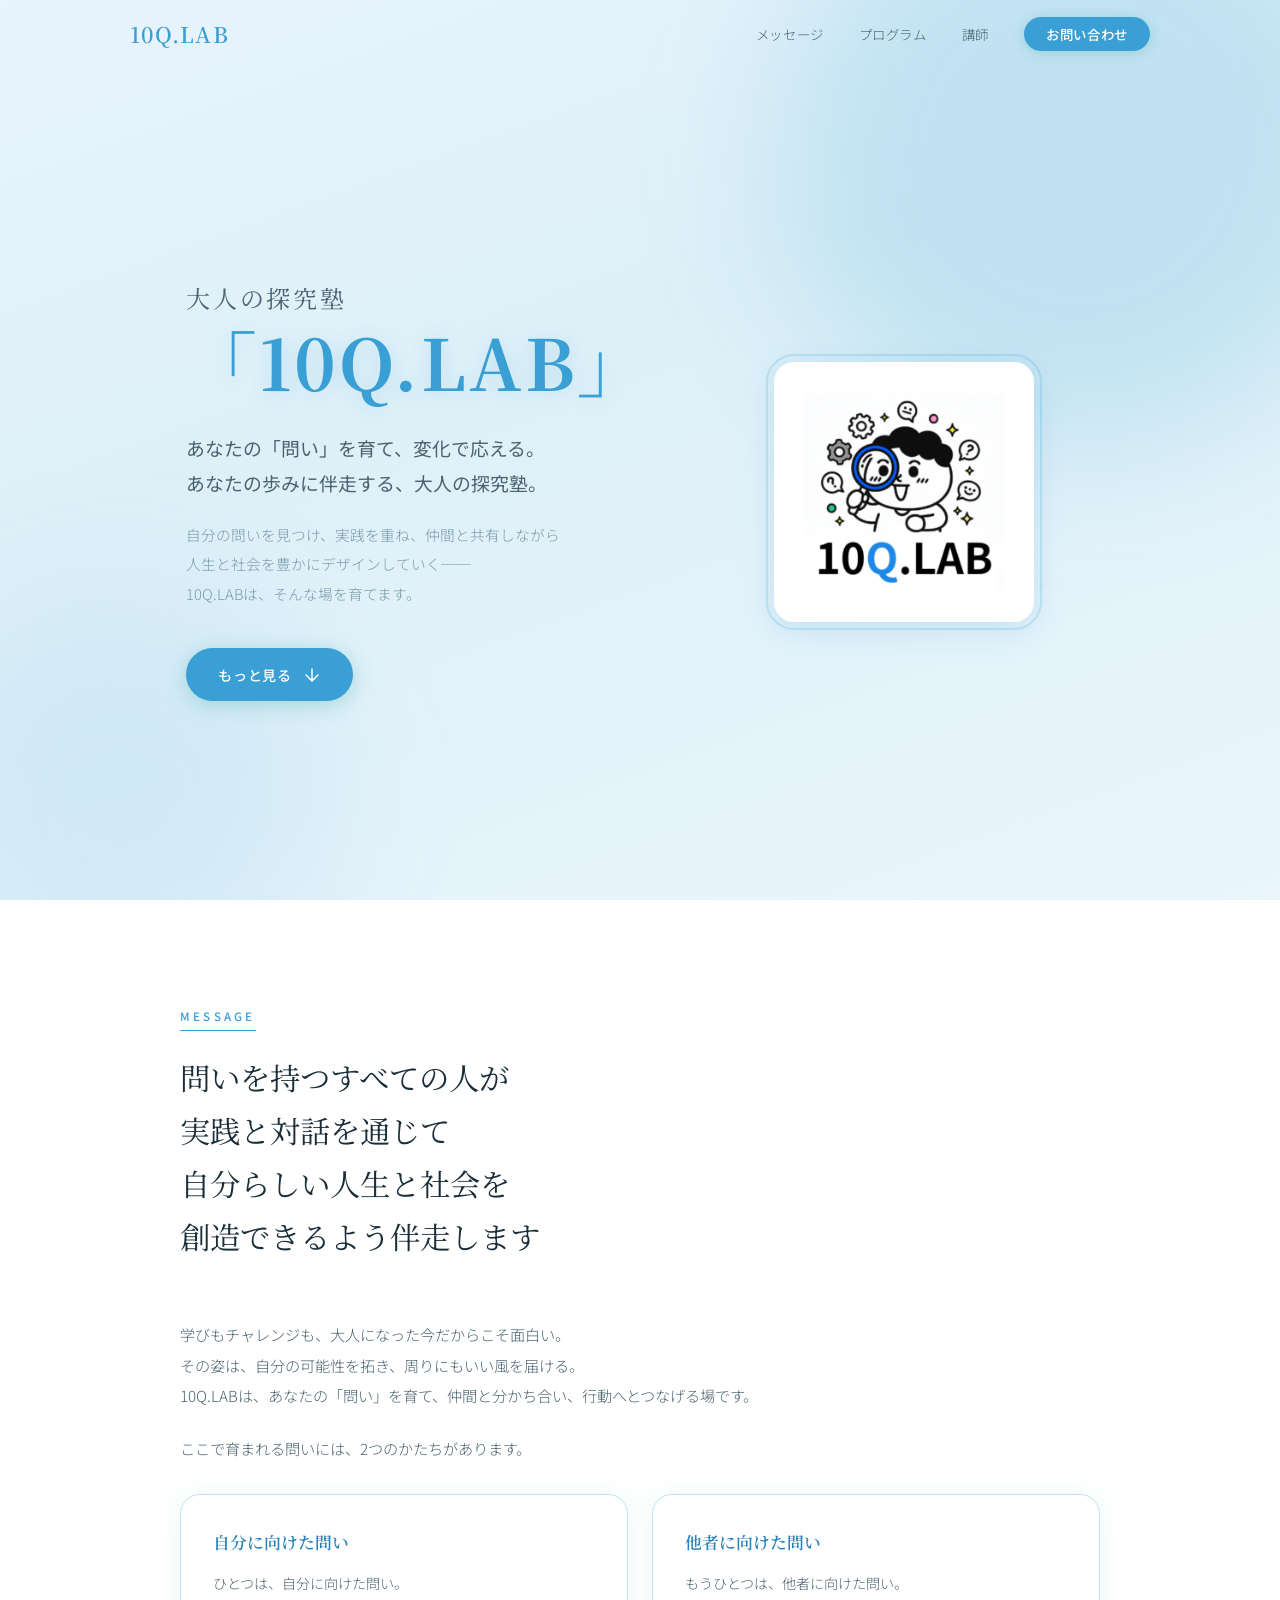
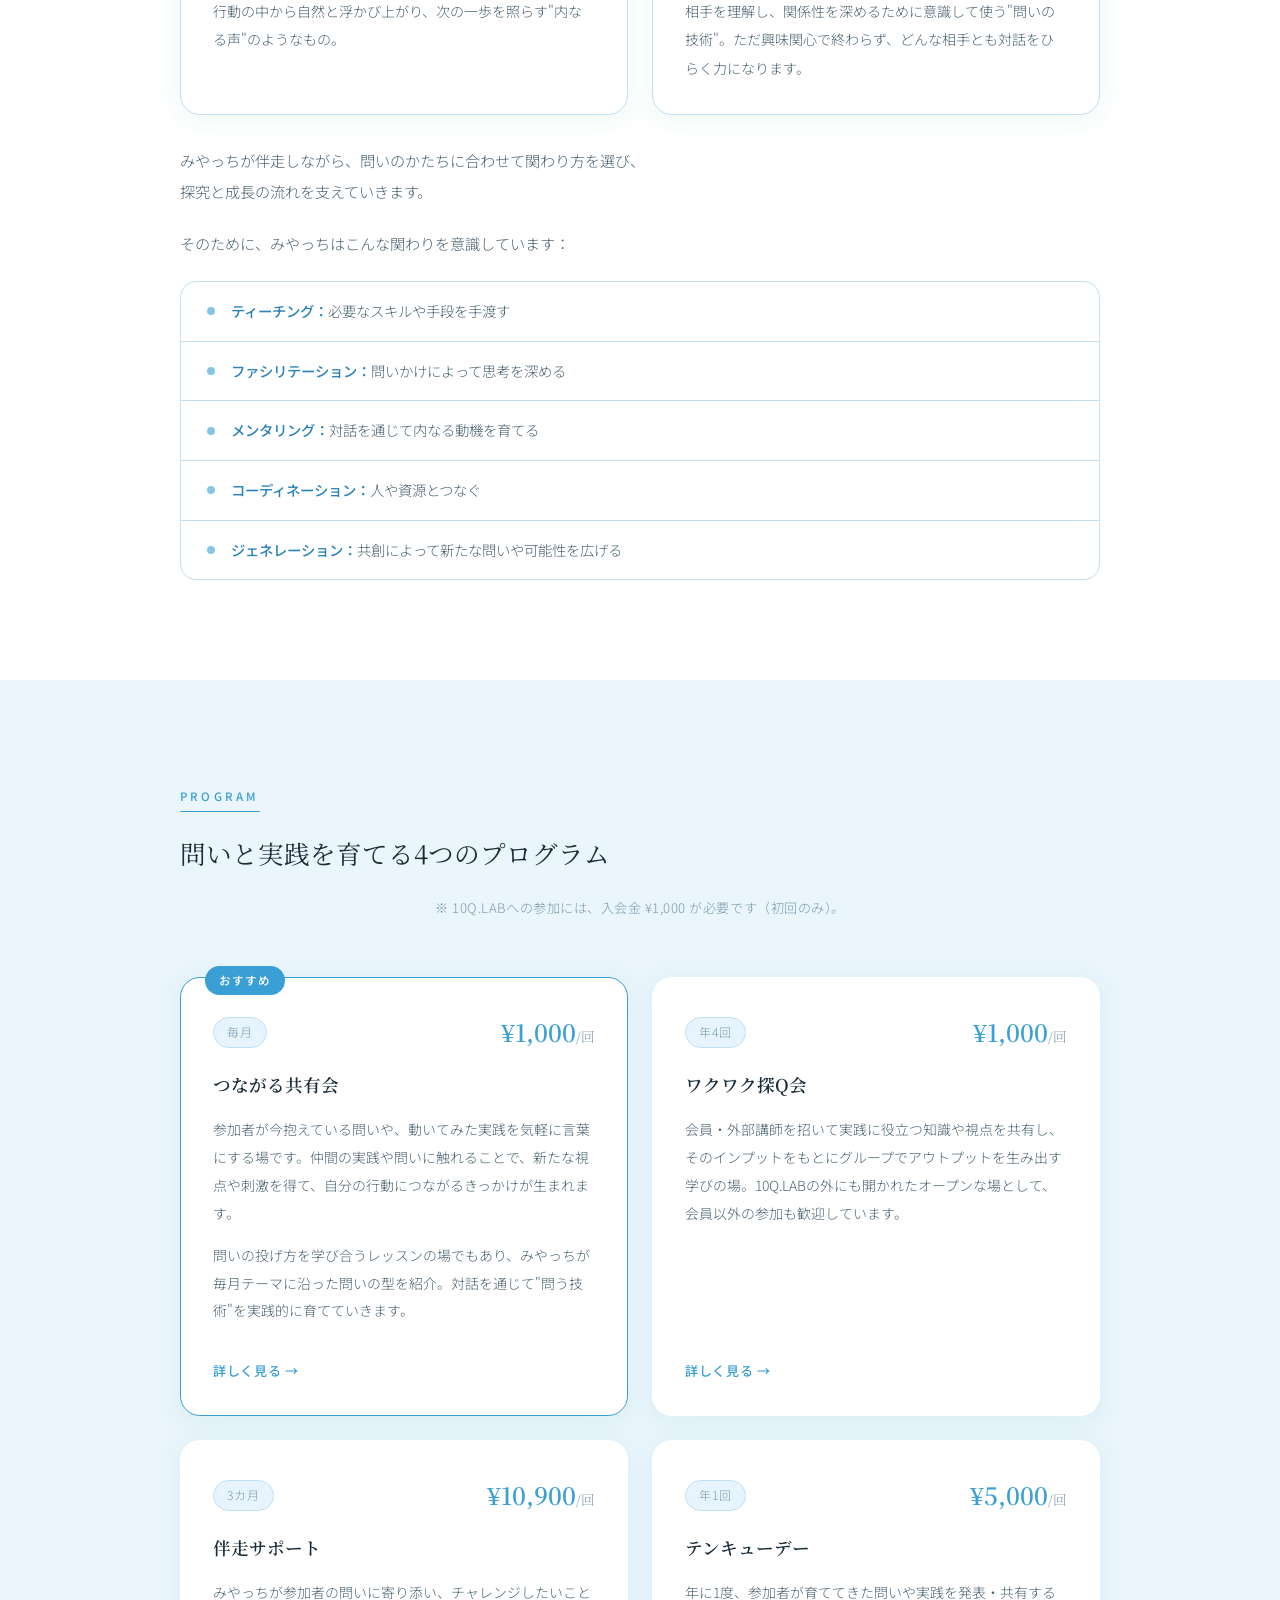
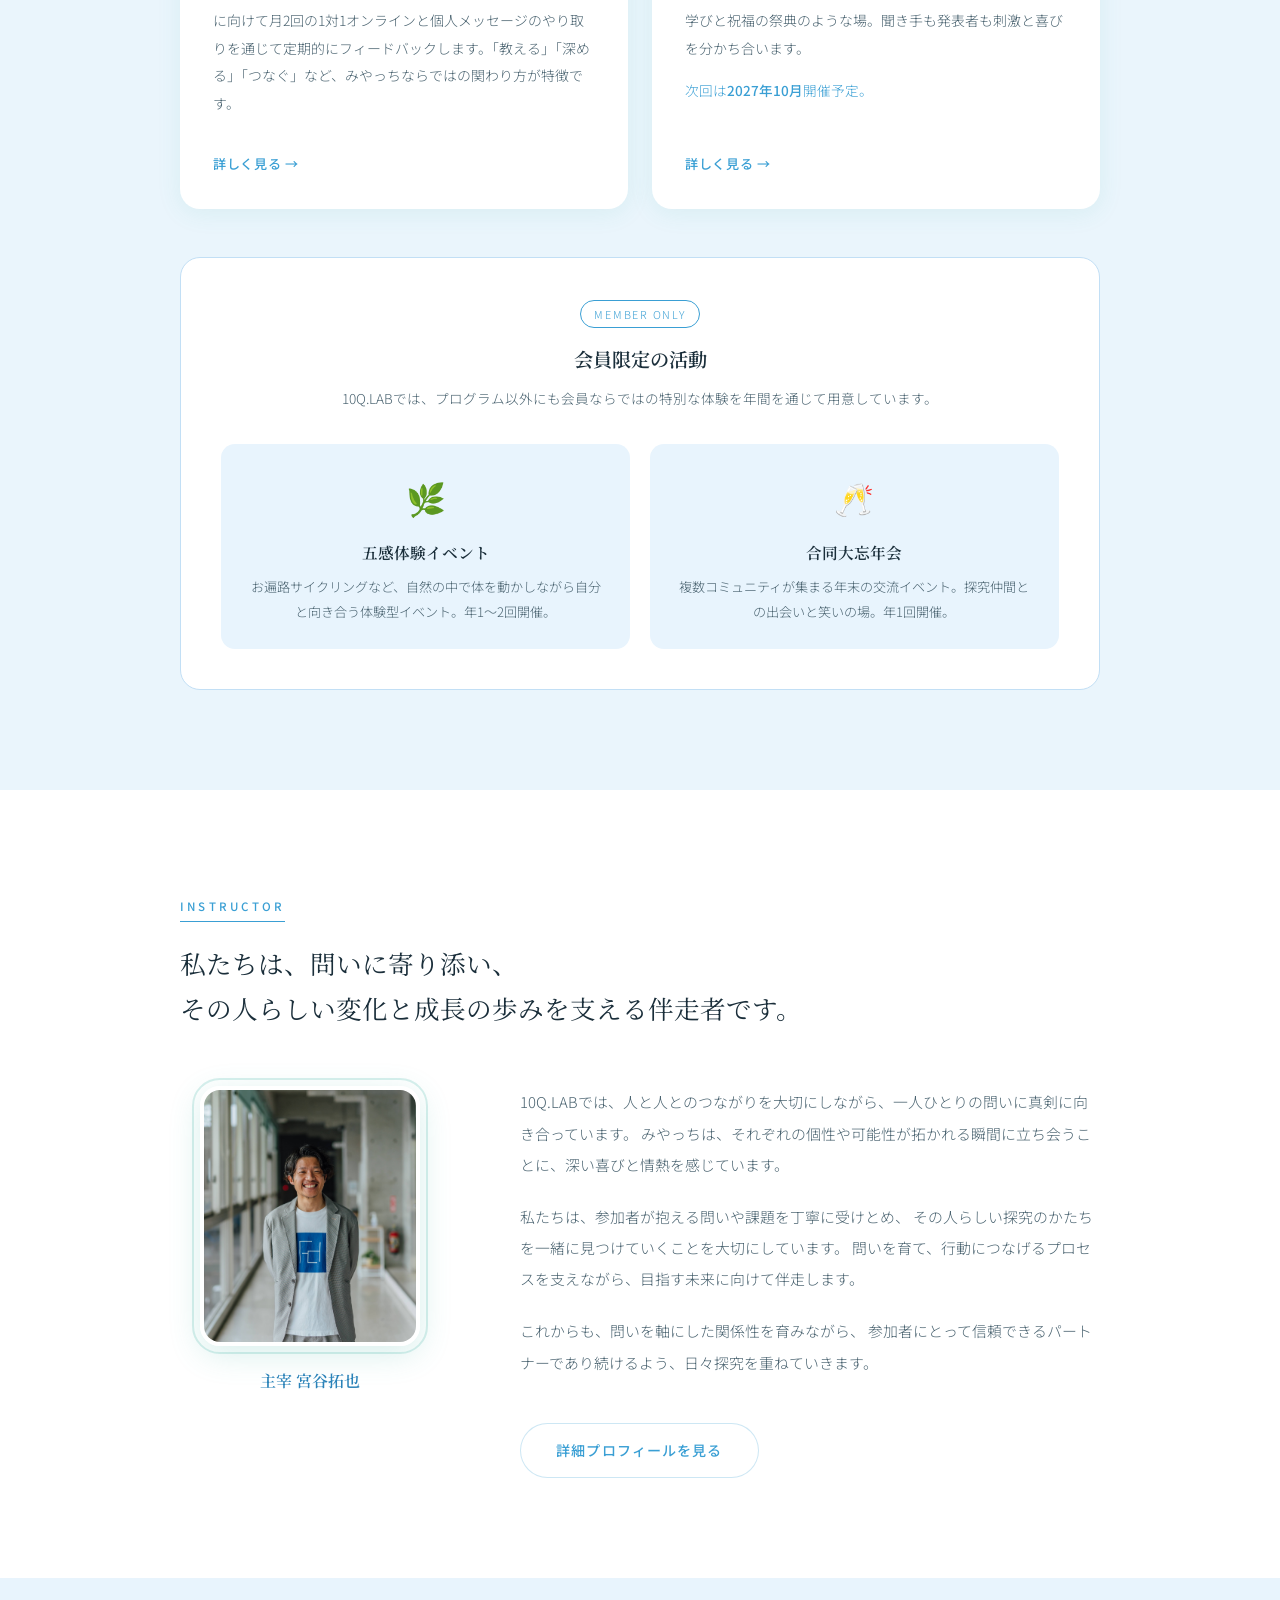
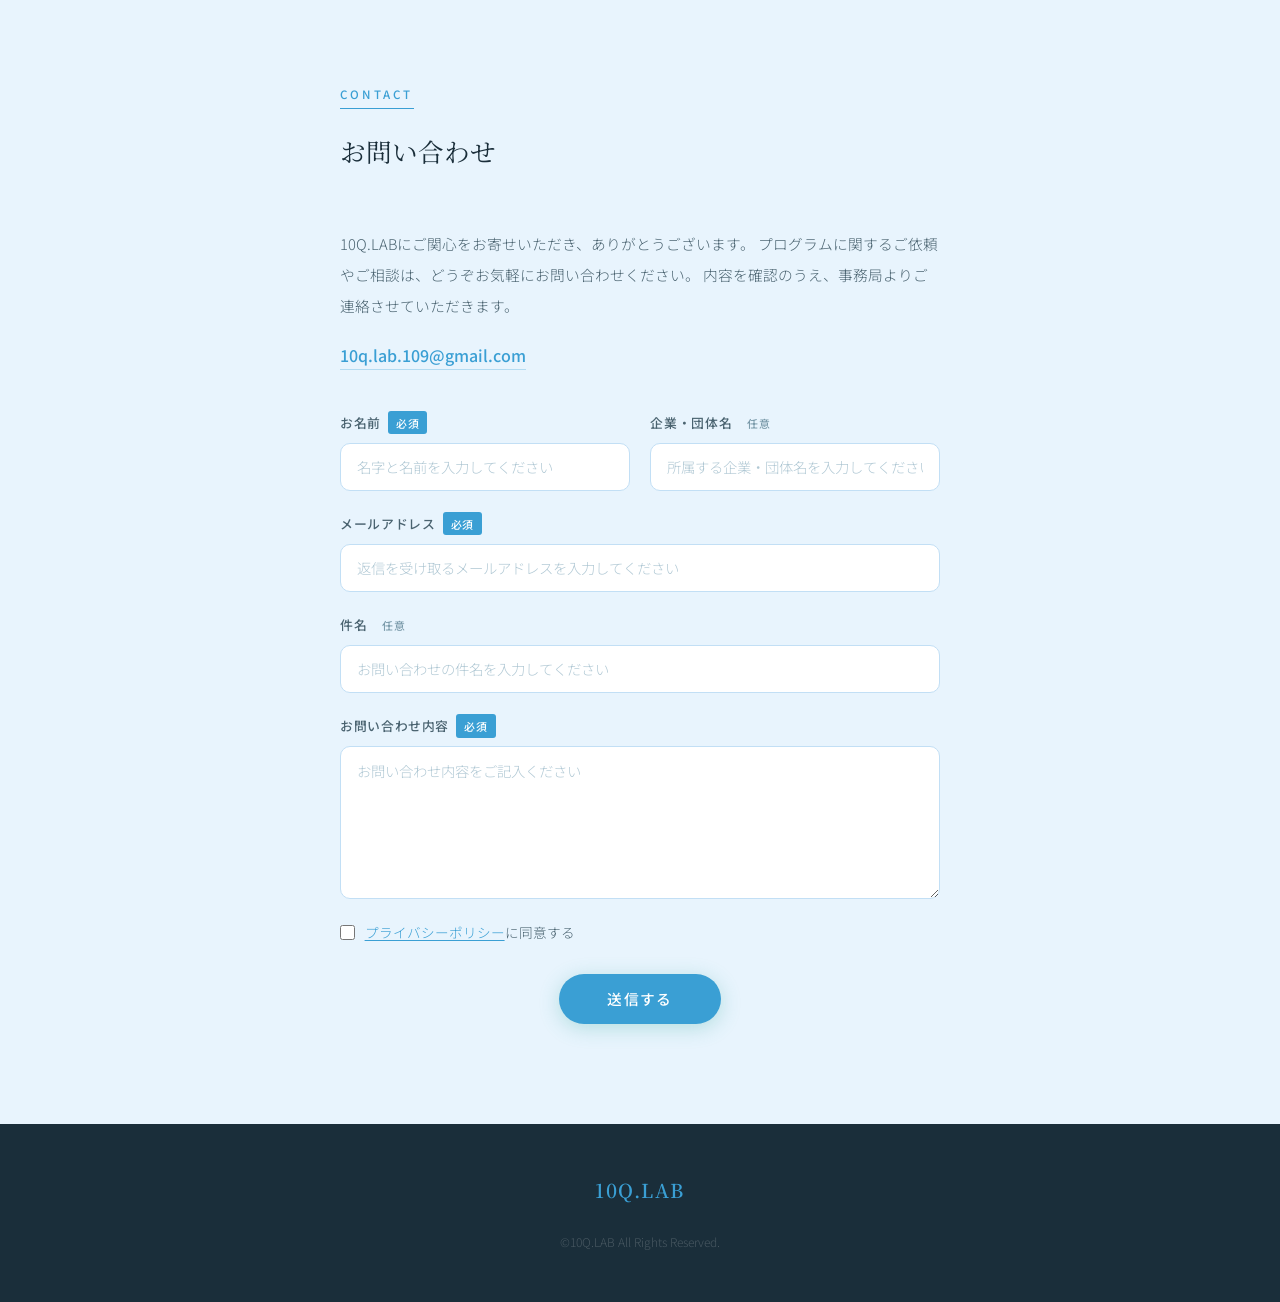
==== index.html @ c4c84e3c "共有会の名前変更とテンキューデー次回開催日更新 - 「問いと実践の共有会」→「つながる共有会」に名称変更（index.html, program-sharing.html） - ワクワク探Q会の詳細ペ" ====
<!DOCTYPE html>
<html lang="ja">
<head>
  <meta charset="UTF-8" />
  <meta name="viewport" content="width=device-width, initial-scale=1.0" />
  <title>10Q.LAB | 大人の探究塾</title>
  <link rel="preconnect" href="https://fonts.googleapis.com" />
  <link rel="preconnect" href="https://fonts.gstatic.com" crossorigin />
  <link href="https://fonts.googleapis.com/css2?family=Noto+Serif+JP:wght@300;400;600&family=Noto+Sans+JP:wght@300;400;500&family=DM+Sans:ital,wght@0,300;0,400;1,300&display=swap" rel="stylesheet" />
  <link rel="stylesheet" href="style.css" />
</head>
<body>

  <!-- ナビゲーション -->
  <header class="header" id="header">
    <nav class="nav">
      <a href="#" class="nav-logo">10Q.LAB</a>
      <ul class="nav-links" id="navLinks">
        <li><a href="#message">メッセージ</a></li>
        <li><a href="#program">プログラム</a></li>
        <li><a href="#instructor">講師</a></li>
        <li><a href="#contact" class="nav-cta">お問い合わせ</a></li>
      </ul>
      <button class="nav-toggle" id="navToggle" aria-label="メニュー">
        <span></span><span></span>
      </button>
    </nav>
  </header>

  <!-- ヒーロー -->
  <section class="hero">
    <div class="hero-blob hero-blob-1"></div>
    <div class="hero-blob hero-blob-2"></div>
    <div class="hero-inner">
      <div class="hero-text">
        <h1 class="hero-title">
          <span class="hero-title-sub">大人の探究塾</span>
          <span class="hero-title-main">「10Q.LAB」</span>
        </h1>
        <p class="hero-tagline">あなたの「問い」を育て、変化で応える。<br />あなたの歩みに伴走する、大人の探究塾。</p>
        <p class="hero-body">
          自分の問いを見つけ、実践を重ね、仲間と共有しながら<br />
          人生と社会を豊かにデザインしていく──<br />
          10Q.LABは、そんな場を育てます。
        </p>
        <a href="#message" class="hero-btn">
          <span>もっと見る</span>
          <svg width="18" height="18" viewBox="0 0 18 18" fill="none"><path d="M9 3v12M3 9l6 6 6-6" stroke="currentColor" stroke-width="1.5" stroke-linecap="round" stroke-linejoin="round"/></svg>
        </a>
      </div>
      <div class="hero-visual">
        <div class="hero-logo-frame">
          <img src="logo.png" alt="10Q.LAB" class="hero-logo-big" />
        </div>
      </div>
    </div>
  </section>

  <!-- メッセージ -->
  <section class="section" id="message">
    <div class="container">
      <div class="sec-header">
        <span class="sec-tag">MESSAGE</span>
        <h2 class="sec-title">
          問いを持つすべての人が<br />
          実践と対話を通じて<br />
          自分らしい人生と社会を<br />
          創造できるよう伴走します
        </h2>
      </div>

      <div class="msg-body">
        <p>学びもチャレンジも、大人になった今だからこそ面白い。<br />
        その姿は、自分の可能性を拓き、周りにもいい風を届ける。<br />
        10Q.LABは、あなたの「問い」を育て、仲間と分かち合い、行動へとつなげる場です。</p>

        <p>ここで育まれる問いには、2つのかたちがあります。</p>

        <div class="msg-two-q">
          <div class="two-q-card reveal">
              <h3>自分に向けた問い</h3>
            <p>ひとつは、自分に向けた問い。<br />行動の中から自然と浮かび上がり、次の一歩を照らす"内なる声"のようなもの。</p>
          </div>
          <div class="two-q-card reveal">
              <h3>他者に向けた問い</h3>
            <p>もうひとつは、他者に向けた問い。<br />相手を理解し、関係性を深めるために意識して使う"問いの技術"。ただ興味関心で終わらず、どんな相手とも対話をひらく力になります。</p>
          </div>
        </div>

        <p>みやっちが伴走しながら、問いのかたちに合わせて関わり方を選び、<br />探究と成長の流れを支えていきます。</p>

        <p>そのために、みやっちはこんな関わりを意識しています：</p>

        <ul class="approach-list">
          <li class="reveal"><span class="ap-dot"></span><span class="ap-text"><strong>ティーチング：</strong>必要なスキルや手段を手渡す</span></li>
          <li class="reveal"><span class="ap-dot"></span><span class="ap-text"><strong>ファシリテーション：</strong>問いかけによって思考を深める</span></li>
          <li class="reveal"><span class="ap-dot"></span><span class="ap-text"><strong>メンタリング：</strong>対話を通じて内なる動機を育てる</span></li>
          <li class="reveal"><span class="ap-dot"></span><span class="ap-text"><strong>コーディネーション：</strong>人や資源とつなぐ</span></li>
          <li class="reveal"><span class="ap-dot"></span><span class="ap-text"><strong>ジェネレーション：</strong>共創によって新たな問いや可能性を広げる</span></li>
        </ul>
      </div>
    </div>
  </section>

  <!-- プログラム -->
  <section class="section sec-mint" id="program">
    <div class="container">
      <div class="sec-header">
        <span class="sec-tag">PROGRAM</span>
        <h2 class="sec-title-sm">問いと実践を育てる4つのプログラム</h2>
        <p class="prog-note">※ 10Q.LABへの参加には、入会金 ¥1,000 が必要です（初回のみ）。</p>
      </div>

      <div class="prog-grid">
        <a href="program-sharing.html" class="prog-card prog-featured reveal">
          <div class="prog-badge">おすすめ</div>
          <div class="prog-top">
            <span class="prog-freq">毎月</span>
            <span class="prog-price">¥1,000<small>/回</small></span>
          </div>
          <h3>つながる共有会</h3>
          <p>参加者が今抱えている問いや、動いてみた実践を気軽に言葉にする場です。仲間の実践や問いに触れることで、新たな視点や刺激を得て、自分の行動につながるきっかけが生まれます。</p>
          <p>問いの投げ方を学び合うレッスンの場でもあり、みやっちが毎月テーマに沿った問いの型を紹介。対話を通じて"問う技術"を実践的に育てていきます。</p>
          <span class="prog-more">詳しく見る →</span>
        </a>

        <a href="program-study.html" class="prog-card reveal">
          <div class="prog-top">
            <span class="prog-freq">年4回</span>
            <span class="prog-price">¥1,000<small>/回</small></span>
          </div>
          <h3>ワクワク探Q会</h3>
          <p>会員・外部講師を招いて実践に役立つ知識や視点を共有し、そのインプットをもとにグループでアウトプットを生み出す学びの場。10Q.LABの外にも開かれたオープンな場として、会員以外の参加も歓迎しています。</p>
          <span class="prog-more">詳しく見る →</span>
        </a>

        <a href="program-support.html" class="prog-card reveal">
          <div class="prog-top">
            <span class="prog-freq">3カ月</span>
            <span class="prog-price">¥10,900<small>/回</small></span>
          </div>
          <h3>伴走サポート</h3>
          <p>みやっちが参加者の問いに寄り添い、チャレンジしたいことに向けて月2回の1対1オンラインと個人メッセージのやり取りを通じて定期的にフィードバックします。「教える」「深める」「つなぐ」など、みやっちならではの関わり方が特徴です。</p>
          <span class="prog-more">詳しく見る →</span>
        </a>

        <a href="program-tenqday.html" class="prog-card reveal">
          <div class="prog-top">
            <span class="prog-freq">年1回</span>
            <span class="prog-price">¥5,000<small>/回</small></span>
          </div>
          <h3>テンキューデー</h3>
          <p>年に1度、参加者が育ててきた問いや実践を発表・共有する学びと祝福の祭典のような場。聞き手も発表者も刺激と喜びを分かち合います。</p>
          <p class="prog-date">次回は<strong>2027年10月</strong>開催予定。</p>
          <span class="prog-more">詳しく見る →</span>
        </a>
      </div>

      <div class="member-activities reveal">
        <div class="member-activities-header">
          <span class="member-tag">MEMBER ONLY</span>
          <h3>会員限定の活動</h3>
          <p>10Q.LABでは、プログラム以外にも会員ならではの特別な体験を年間を通じて用意しています。</p>
        </div>
        <div class="member-activities-grid">
          <div class="member-act-card">
            <span class="member-act-icon">🌿</span>
            <h4>五感体験イベント</h4>
            <p>お遍路サイクリングなど、自然の中で体を動かしながら自分と向き合う体験型イベント。年1〜2回開催。</p>
          </div>
          <div class="member-act-card">
            <span class="member-act-icon">🥂</span>
            <h4>合同大忘年会</h4>
            <p>複数コミュニティが集まる年末の交流イベント。探究仲間との出会いと笑いの場。年1回開催。</p>
          </div>
        </div>
      </div>

    </div>
  </section>

  <!-- 講師 -->
  <section class="section" id="instructor">
    <div class="container">
      <div class="sec-header">
        <span class="sec-tag">INSTRUCTOR</span>
        <h2 class="sec-title-sm">
          私たちは、問いに寄り添い、<br />
          その人らしい変化と成長の歩みを支える伴走者です。
        </h2>
      </div>

      <div class="inst-layout">
        <div class="inst-avatar-wrap reveal">
          <div class="inst-photo-frame">
            <img src="miyatchi.jpg" alt="宮谷拓也" class="inst-photo" />
          </div>
          <div class="inst-name">主宰 宮谷拓也</div>
        </div>
        <div class="inst-text reveal">
          <p>10Q.LABでは、人と人とのつながりを大切にしながら、一人ひとりの問いに真剣に向き合っています。 みやっちは、それぞれの個性や可能性が拓かれる瞬間に立ち会うことに、深い喜びと情熱を感じています。</p>
          <p>私たちは、参加者が抱える問いや課題を丁寧に受けとめ、 その人らしい探究のかたちを一緒に見つけていくことを大切にしています。 問いを育て、行動につなげるプロセスを支えながら、目指す未来に向けて伴走します。</p>
          <p>これからも、問いを軸にした関係性を育みながら、 参加者にとって信頼できるパートナーであり続けるよう、日々探究を重ねていきます。</p>
          <a href="instructor.html" class="inst-detail-btn">詳細プロフィールを見る</a>
        </div>
      </div>
    </div>
  </section>

  <!-- お問い合わせ -->
  <section class="section sec-sky" id="contact">
    <div class="container container-sm">
      <div class="sec-header">
        <span class="sec-tag">CONTACT</span>
        <h2 class="sec-title-sm">お問い合わせ</h2>
      </div>
      <p class="contact-intro">
        10Q.LABにご関心をお寄せいただき、ありがとうございます。 プログラムに関するご依頼やご相談は、どうぞお気軽にお問い合わせください。 内容を確認のうえ、事務局よりご連絡させていただきます。
      </p>
      <p class="contact-email">
        <a href="mailto:10q.lab.109@gmail.com">10q.lab.109@gmail.com</a>
      </p>

      <form class="c-form" id="contactForm" action="https://formspree.io/f/xeewwoyb" method="POST">
        <div class="c-row">
          <div class="c-field">
            <label>お名前 <em>必須</em></label>
            <input type="text" name="name" placeholder="名字と名前を入力してください" required />
          </div>
          <div class="c-field">
            <label>企業・団体名 <span>任意</span></label>
            <input type="text" name="org" placeholder="所属する企業・団体名を入力してください" />
          </div>
        </div>
        <div class="c-field">
          <label>メールアドレス <em>必須</em></label>
          <input type="email" name="email" placeholder="返信を受け取るメールアドレスを入力してください" required />
        </div>
        <div class="c-field">
          <label>件名 <span>任意</span></label>
          <input type="text" name="subject" placeholder="お問い合わせの件名を入力してください" />
        </div>
        <div class="c-field">
          <label>お問い合わせ内容 <em>必須</em></label>
          <textarea name="message" rows="6" placeholder="お問い合わせ内容をご記入ください" required></textarea>
        </div>
        <div class="c-privacy">
          <label>
            <input type="checkbox" id="privacy" required />
            <span><a href="privacy.html" target="_blank">プライバシーポリシー</a>に同意する</span>
          </label>
        </div>
        <div class="c-submit-wrap">
          <button type="submit" class="c-submit">送信する</button>
        </div>
      </form>
    </div>
  </section>

  <!-- フッター -->
  <footer class="footer">
    <div class="footer-inner">
      <a href="#" class="footer-logo">10Q.LAB</a>
<p class="footer-copy">©10Q.LAB All Rights Reserved.</p>
    </div>
  </footer>

  <script src="script.js"></script>
</body>
</html>
---- style.css ----
/* ===== BASE ===== */
*, *::before, *::after { box-sizing: border-box; margin: 0; padding: 0; }

:root {
  --sky:      #e8f4fd;
  --sky-mid:  #c2dff5;
  --sky-deep: #94c8ea;
  --mint:     #eaf5fc;
  --mint-mid: #b6d8f0;
  --teal:     #3a9fd4;
  --teal-d:   #2a82b8;
  --blue:     #4a9fd4;
  --blue-d:   #2e7fb8;
  --ink:      #1a2e3a;
  --mid:      #4a6370;
  --light:    #7a9aaa;
  --white:    #ffffff;
  --offwhite: #f5fafd;

  --font-serif: 'Noto Serif JP', serif;
  --font-sans:  'Noto Sans JP', 'DM Sans', sans-serif;
  --ease: cubic-bezier(.16, 1, .3, 1);
  --shadow: 0 4px 24px rgba(58, 173, 160, .10);
  --shadow-lg: 0 12px 40px rgba(58, 173, 160, .14);
}

html { scroll-behavior: smooth; }

body {
  font-family: var(--font-sans);
  font-weight: 300;
  color: var(--ink);
  background: var(--white);
  line-height: 1.85;
  overflow-x: hidden;
}

a { color: inherit; text-decoration: none; }

/* ===== ナビ ===== */
.header {
  position: fixed; top: 0; left: 0; width: 100%; z-index: 100;
  transition: background .35s, box-shadow .35s;
}
.header.scrolled {
  background: rgba(255,255,255,.92);
  backdrop-filter: blur(12px);
  box-shadow: 0 1px 0 rgba(58,173,160,.12);
}
.nav {
  max-width: 1100px; margin: 0 auto;
  padding: 0 2.5rem;
  display: flex; align-items: center; justify-content: space-between;
  height: 68px;
}
.nav-logo {
  font-family: var(--font-serif);
  font-size: 1.35rem; font-weight: 600;
  color: var(--teal); letter-spacing: .06em;
}
.nav-links {
  display: flex; gap: 2.2rem; list-style: none; align-items: center;
}
.nav-links a {
  font-size: .84rem; letter-spacing: .04em; color: var(--mid);
  transition: color .2s; position: relative; padding-bottom: 2px;
}
.nav-links a::after {
  content: ''; position: absolute; bottom: 0; left: 0;
  width: 0; height: 2px; background: var(--teal); border-radius: 2px;
  transition: width .3s var(--ease);
}
.nav-links a:hover { color: var(--teal); }
.nav-links a:hover::after { width: 100%; }
.nav-cta {
  background: var(--teal) !important; color: var(--white) !important;
  padding: .45rem 1.4rem !important; border-radius: 99px;
  font-weight: 500; transition: background .2s !important;
  box-shadow: 0 2px 12px rgba(58,173,160,.3);
}
.nav-cta::after { display: none !important; }
.nav-cta:hover { background: var(--teal-d) !important; }

.nav-toggle {
  display: none; background: none; border: none; cursor: pointer;
  flex-direction: column; gap: 6px; padding: 4px;
}
.nav-toggle span {
  display: block; width: 22px; height: 1.5px;
  background: var(--teal); border-radius: 2px;
  transition: transform .35s var(--ease), opacity .2s;
}
.nav-toggle.open span:first-child { transform: translateY(7.5px) rotate(45deg); }
.nav-toggle.open span:last-child  { transform: translateY(-7.5px) rotate(-45deg); }

/* ===== ヒーロー ===== */
.hero {
  position: relative; min-height: 100svh;
  display: flex; align-items: center;
  background: linear-gradient(160deg, var(--sky) 0%, #ddf0f8 40%, var(--mint) 100%);
  overflow: hidden; padding-top: 68px;
}
.hero-blob {
  position: absolute; border-radius: 50%;
  filter: blur(70px); pointer-events: none;
}
.hero-blob-1 {
  width: 600px; height: 600px;
  background: rgba(58,159,212,.18);
  top: -150px; right: -100px;
  animation: float1 12s ease-in-out infinite;
}
.hero-blob-2 {
  width: 400px; height: 400px;
  background: rgba(100,180,230,.13);
  bottom: -100px; left: -80px;
  animation: float2 15s ease-in-out infinite;
}
@keyframes float1 {
  0%,100% { transform: translate(0,0) scale(1); }
  50%      { transform: translate(-30px, 40px) scale(1.05); }
}
@keyframes float2 {
  0%,100% { transform: translate(0,0) scale(1); }
  50%      { transform: translate(20px,-30px) scale(1.08); }
}

.hero-inner {
  position: relative; z-index: 1;
  max-width: 1100px; margin: 0 auto; padding: 5rem 2.5rem 4rem;
  display: grid; grid-template-columns: 1fr 380px; gap: 4rem; align-items: center;
}
.hero-eyebrow {
  display: inline-block; font-size: .78rem; letter-spacing: .22em;
  color: var(--teal); background: rgba(58,173,160,.1);
  padding: .3rem 1rem; border-radius: 99px;
  margin-bottom: 1.4rem; font-weight: 400;
}
/* hero title */
.hero-title { margin-bottom: 1.6rem; line-height: 1.25; }
.hero-title-sub {
  display: block;
  font-family: var(--font-serif); font-weight: 400;
  font-size: clamp(1.1rem, 2.5vw, 1.5rem);
  color: var(--mid); letter-spacing: .12em;
  margin-bottom: .3rem;
}
.hero-title-main {
  display: block;
  font-family: var(--font-serif); font-weight: 700;
  font-size: clamp(2.8rem, 6vw, 4.4rem);
  color: var(--teal); letter-spacing: .04em;
  text-shadow: 0 2px 20px rgba(58,159,212,.2);
}

/* hero right logo */
.hero-visual {
  display: flex; justify-content: center; align-items: center;
}
.hero-logo-frame {
  width: 260px; height: 260px;
  border-radius: 20px; overflow: hidden;
  box-shadow: 0 8px 32px rgba(58,159,212,.2);
  border: 4px solid var(--white);
  outline: 2px solid rgba(58,159,212,.2);
  outline-offset: 6px;
  background: var(--white);
  display: flex; align-items: center; justify-content: center;
  animation: logoFloat 6s ease-in-out infinite;
}
.hero-logo-big {
  width: 85%; height: 85%;
  object-fit: contain;
}
@keyframes logoFloat {
  0%,100% { transform: translateY(0); }
  50%      { transform: translateY(-12px); }
}
.hero-tagline {
  font-size: clamp(1rem, 2vw, 1.18rem);
  color: var(--mid); line-height: 1.85; margin-bottom: 1.2rem;
  font-weight: 400;
}
.hero-body {
  font-size: .92rem; color: var(--light); line-height: 2;
  margin-bottom: 2.5rem;
}
.hero-btn {
  display: inline-flex; align-items: center; gap: .7rem;
  background: var(--teal); color: var(--white);
  font-size: .88rem; font-weight: 500; letter-spacing: .06em;
  padding: .85rem 2rem; border-radius: 99px;
  box-shadow: 0 4px 20px rgba(58,173,160,.35);
  transition: background .2s, transform .2s, box-shadow .2s;
}
.hero-btn:hover {
  background: var(--teal-d);
  transform: translateY(-2px);
  box-shadow: 0 8px 28px rgba(58,173,160,.4);
}


/* ===== セクション共通 ===== */
.section { padding: 100px 0; }
.sec-mint { background: var(--mint); }
.sec-sky  { background: var(--sky); }

.container { max-width: 1000px; margin: 0 auto; padding: 0 2.5rem; }
.container-sm { max-width: 680px; }

.sec-header { margin-bottom: 3.5rem; }
.sec-tag {
  display: inline-block; font-size: .72rem; letter-spacing: .28em;
  color: var(--teal); font-weight: 500; text-transform: uppercase;
  border-bottom: 1.5px solid var(--teal); padding-bottom: .2rem;
  margin-bottom: 1.2rem;
}
.sec-title {
  font-family: var(--font-serif);
  font-size: clamp(1.35rem, 3vw, 1.9rem);
  font-weight: 400; line-height: 1.75; color: var(--ink);
}
.sec-title-sm {
  font-family: var(--font-serif);
  font-size: clamp(1.2rem, 2.5vw, 1.6rem);
  font-weight: 400; line-height: 1.75; color: var(--ink);
}

/* ===== MESSAGE ===== */
.msg-body { display: flex; flex-direction: column; gap: 1.4rem; }
.msg-body > p { font-size: .95rem; color: var(--mid); line-height: 2; }

.msg-two-q {
  display: grid; grid-template-columns: 1fr 1fr; gap: 1.5rem;
  margin: .5rem 0;
}
.two-q-card {
  background: var(--white);
  border: 1px solid var(--sky-mid);
  border-radius: 20px; padding: 2rem;
  box-shadow: var(--shadow);
  transition: transform .3s var(--ease), box-shadow .3s;
}
.two-q-card:hover {
  transform: translateY(-4px);
  box-shadow: var(--shadow-lg);
}
.two-q-icon {
  width: 48px; height: 48px; color: var(--teal);
  margin-bottom: 1rem; opacity: .7;
}
.two-q-card h3 {
  font-family: var(--font-serif); font-size: 1.05rem; font-weight: 600;
  color: var(--teal-d); margin-bottom: .7rem;
}
.two-q-card p { font-size: .88rem; color: var(--mid); line-height: 2; }

.approach-list {
  list-style: none; display: flex; flex-direction: column; gap: 0;
  border: 1px solid var(--sky-mid); border-radius: 16px;
  overflow: hidden; background: var(--white);
}
.approach-list li {
  display: flex; align-items: center; gap: 1rem;
  padding: 1rem 1.6rem;
  border-bottom: 1px solid var(--sky-mid);
  font-size: .9rem; color: var(--mid);
  transition: background .2s;
}
.approach-list li:last-child { border-bottom: none; }
.approach-list li:hover { background: var(--offwhite); }
.ap-dot {
  flex-shrink: 0; width: 8px; height: 8px; border-radius: 50%;
  background: var(--teal); opacity: .6;
}
.ap-text strong { color: var(--teal-d); font-weight: 500; }

/* ===== PROGRAM ===== */
.prog-grid {
  display: grid; grid-template-columns: 1fr 1fr; gap: 1.5rem;
}
/* 会員限定活動 */
.member-activities {
  margin-top: 3rem;
  background: var(--white);
  border-radius: 20px;
  padding: 2.5rem;
  border: 1.5px solid var(--sky-mid);
}
.member-activities-header {
  text-align: center; margin-bottom: 2rem;
}
.member-tag {
  display: inline-block; font-size: .68rem; letter-spacing: .16em;
  color: var(--teal); border: 1px solid var(--teal);
  padding: .2rem .85rem; border-radius: 99px; margin-bottom: .8rem;
}
.member-activities-header h3 {
  font-family: var(--font-serif); font-size: 1.2rem; font-weight: 600;
  color: var(--ink); margin-bottom: .6rem;
}
.member-activities-header p {
  font-size: .85rem; color: var(--mid); line-height: 1.9;
}
.member-activities-grid {
  display: grid; grid-template-columns: 1fr 1fr; gap: 1.2rem;
}
.member-act-card {
  background: var(--sky); border-radius: 14px;
  padding: 1.5rem; text-align: center;
}
.member-act-icon {
  font-size: 2rem; display: block; margin-bottom: .7rem;
}
.member-act-card h4 {
  font-family: var(--font-serif); font-size: .98rem; font-weight: 600;
  color: var(--ink); margin-bottom: .5rem;
}
.member-act-card p {
  font-size: .82rem; color: var(--mid); line-height: 1.9;
}
@media (max-width: 600px) {
  .member-activities-grid { grid-template-columns: 1fr; }
  .member-activities { padding: 1.8rem 1.2rem; }
}

.prog-note {
  margin-top: 1.2rem; margin-bottom: .5rem; text-align: center;
  font-size: .82rem; color: var(--light); letter-spacing: .04em;
  line-height: 2;
}
.prog-card {
  position: relative;
  background: var(--white); border-radius: 20px;
  padding: 2rem; box-shadow: var(--shadow);
  border: 1.5px solid transparent;
  transition: transform .3s var(--ease), box-shadow .3s, border-color .3s, background .3s;
  display: flex; flex-direction: column; gap: .9rem;
}
.prog-card:hover {
  transform: translateY(-5px);
  box-shadow: var(--shadow-lg);
  border-color: var(--mint-mid);
  background: #f2f9fe;
}
.prog-featured {
  border-color: var(--teal) !important;
  background: var(--white);
}
.prog-badge {
  position: absolute; top: -12px; left: 1.5rem;
  background: var(--teal); color: var(--white);
  font-size: .72rem; font-weight: 500; letter-spacing: .08em;
  padding: .22rem .9rem; border-radius: 99px;
}
.prog-top {
  display: flex; align-items: center; justify-content: space-between;
}
.prog-freq {
  font-size: .75rem; letter-spacing: .1em; color: var(--light);
  background: var(--sky); padding: .22rem .8rem; border-radius: 99px;
  border: 1px solid var(--sky-mid);
}
.prog-price {
  font-family: var(--font-serif); font-size: 1.5rem; font-weight: 600;
  color: var(--teal);
}
.prog-price small { font-size: .85rem; font-weight: 300; color: var(--light); }
.prog-card h3 {
  font-family: var(--font-serif); font-size: 1.1rem; font-weight: 600;
  color: var(--ink);
}
.prog-card p { font-size: .87rem; color: var(--mid); line-height: 2; }
.prog-date { color: var(--teal) !important; font-size: .85rem !important; }
.prog-date strong { font-weight: 500; }
.prog-more {
  display: block; margin-top: auto; padding-top: 1.2rem;
  font-size: .82rem; color: var(--teal); font-weight: 500;
  letter-spacing: .05em;
}
a.prog-card { text-decoration: none; cursor: pointer; }

/* ===== INSTRUCTOR ===== */
.inst-layout {
  display: grid; grid-template-columns: 260px 1fr; gap: 5rem; align-items: start;
}
.inst-avatar-wrap { display: flex; flex-direction: column; align-items: center; gap: 1.2rem; }
.inst-photo-frame {
  width: 220px; height: 260px;
  border-radius: 20px; overflow: hidden;
  box-shadow: 0 8px 32px rgba(58,173,160,.2);
  border: 4px solid var(--white);
  outline: 2px solid rgba(58,173,160,.2);
  outline-offset: 6px;
}
.inst-photo {
  width: 100%; height: 100%;
  object-fit: cover; object-position: center top;
  display: block;
}
.inst-name {
  font-family: var(--font-serif); font-size: 1rem; font-weight: 600;
  color: var(--teal-d); text-align: center;
}
.inst-detail-btn {
  display: inline-block; margin-top: 1.5rem;
  background: var(--white); color: var(--teal);
  font-size: .88rem; font-weight: 500; letter-spacing: .08em;
  padding: .85rem 2.2rem; border-radius: 99px;
  border: 1.5px solid rgba(58,159,212,.25);
  transition: border-color .2s, transform .2s, box-shadow .2s;
}
.inst-detail-btn:hover {
  border-color: var(--teal);
  transform: translateY(-2px);
  box-shadow: 0 4px 16px rgba(58,159,212,.15);
}
.inst-text p {
  font-size: .93rem; color: var(--mid); line-height: 2.1; margin-bottom: 1.3rem;
}
.inst-text p:last-child { margin-bottom: 0; }

/* ===== CONTACT ===== */
.contact-intro {
  font-size: .92rem; color: var(--mid); line-height: 2.1; margin-bottom: 1.2rem;
}
.contact-email {
  margin-bottom: 2.5rem;
}
.contact-email a {
  font-size: 1rem; color: var(--teal); font-weight: 500;
  border-bottom: 1px solid rgba(58,159,212,.3);
  padding-bottom: 2px;
  transition: border-color .2s;
}
.contact-email a:hover { border-color: var(--teal); }
.c-form { display: flex; flex-direction: column; gap: 1.3rem; }
.c-row { display: grid; grid-template-columns: 1fr 1fr; gap: 1.3rem; }
.c-field { display: flex; flex-direction: column; gap: .5rem; }
.c-field label {
  font-size: .8rem; letter-spacing: .05em; color: var(--mid); font-weight: 500;
  display: flex; align-items: center; gap: .45rem;
}
.c-field label em {
  font-style: normal; font-size: .68rem; background: var(--teal);
  color: var(--white); padding: .1rem .5rem; border-radius: 3px;
}
.c-field label span {
  font-size: .68rem; background: var(--sky); color: var(--light);
  padding: .1rem .5rem; border-radius: 3px;
}
.c-field input,
.c-field textarea {
  border: 1.5px solid var(--sky-mid); border-radius: 10px;
  padding: .8rem 1rem; font-family: var(--font-sans);
  font-size: .9rem; font-weight: 300; color: var(--ink);
  background: var(--white); outline: none;
  transition: border-color .2s, box-shadow .2s;
}
.c-field input:focus,
.c-field textarea:focus {
  border-color: var(--teal);
  box-shadow: 0 0 0 3px rgba(58,173,160,.12);
}
.c-field input::placeholder,
.c-field textarea::placeholder { color: #b0c8d4; }
.c-field textarea { resize: vertical; min-height: 130px; }

.c-privacy { font-size: .85rem; color: var(--mid); }
.c-privacy label { display: flex; align-items: center; gap: .6rem; cursor: pointer; }
.c-privacy input[type=checkbox] { accent-color: var(--teal); width: 15px; height: 15px; }
.c-privacy a { color: var(--teal); text-decoration: underline; text-underline-offset: 2px; }

.c-submit-wrap { display: flex; justify-content: center; padding-top: .5rem; }
.c-submit {
  background: var(--teal); color: var(--white); border: none; cursor: pointer;
  font-family: var(--font-sans); font-size: .92rem; font-weight: 500; letter-spacing: .1em;
  padding: .9rem 3rem; border-radius: 99px;
  box-shadow: 0 4px 20px rgba(58,173,160,.3);
  transition: background .2s, transform .2s, box-shadow .2s;
}
.c-submit:hover {
  background: var(--teal-d);
  transform: translateY(-2px);
  box-shadow: 0 8px 28px rgba(58,173,160,.4);
}
.c-submit.sent { background: #4aaa78; box-shadow: 0 4px 20px rgba(74,170,120,.3); }

/* ===== フッター ===== */
.footer { background: var(--ink); padding: 3rem 2.5rem; }
.footer-inner { max-width: 1000px; margin: 0 auto; text-align: center; }
.footer-logo {
  display: block; margin-bottom: 1.5rem;
  font-family: var(--font-serif); font-size: 1.2rem; font-weight: 600;
  color: var(--teal); letter-spacing: .08em;
}
.footer-nav {
  display: flex; justify-content: center; gap: 2rem; flex-wrap: wrap;
  margin-bottom: 1.8rem;
}
.footer-nav a {
  font-size: .82rem; color: rgba(255,255,255,.35); transition: color .2s;
}
.footer-nav a:hover { color: var(--teal); }
.footer-copy { font-size: .75rem; color: rgba(255,255,255,.2); }

/* ===== アニメーション ===== */
.reveal {
  opacity: 0; transform: translateY(20px);
  transition: opacity .65s var(--ease), transform .65s var(--ease);
}
.reveal.in { opacity: 1; transform: none; }
.reveal:nth-child(2) { transition-delay: .08s; }
.reveal:nth-child(3) { transition-delay: .16s; }
.reveal:nth-child(4) { transition-delay: .24s; }
.reveal:nth-child(5) { transition-delay: .32s; }

/* ===== レスポンシブ ===== */
@media (max-width: 900px) {
  .hero-inner { grid-template-columns: 1fr; gap: 2rem; }
  .hero-visual { order: -1; }
  .hero-logo-big { max-width: 200px; }
  .msg-two-q  { grid-template-columns: 1fr; }
  .prog-grid  { grid-template-columns: 1fr; }
  .inst-layout { grid-template-columns: 1fr; gap: 2.5rem; }
  .inst-avatar-wrap { flex-direction: row; }
}

@media (max-width: 600px) {
  .nav-links { display: none; }
  .nav-links.open {
    display: flex; flex-direction: column; gap: 0;
    position: absolute; top: 68px; left: 0; width: 100%;
    background: rgba(255,255,255,.97); backdrop-filter: blur(12px);
    box-shadow: 0 8px 24px rgba(0,0,0,.08);
    padding: .5rem 0 1.5rem;
  }
  .nav-links li { text-align: center; }
  .nav-links a { display: block; padding: .8rem 2rem; }
  .nav-cta { border-radius: 0 !important; }
  .nav-toggle { display: flex; }
  .section { padding: 70px 0; }
  .c-row { grid-template-columns: 1fr; }
  .inst-avatar-wrap { flex-direction: column; }
}
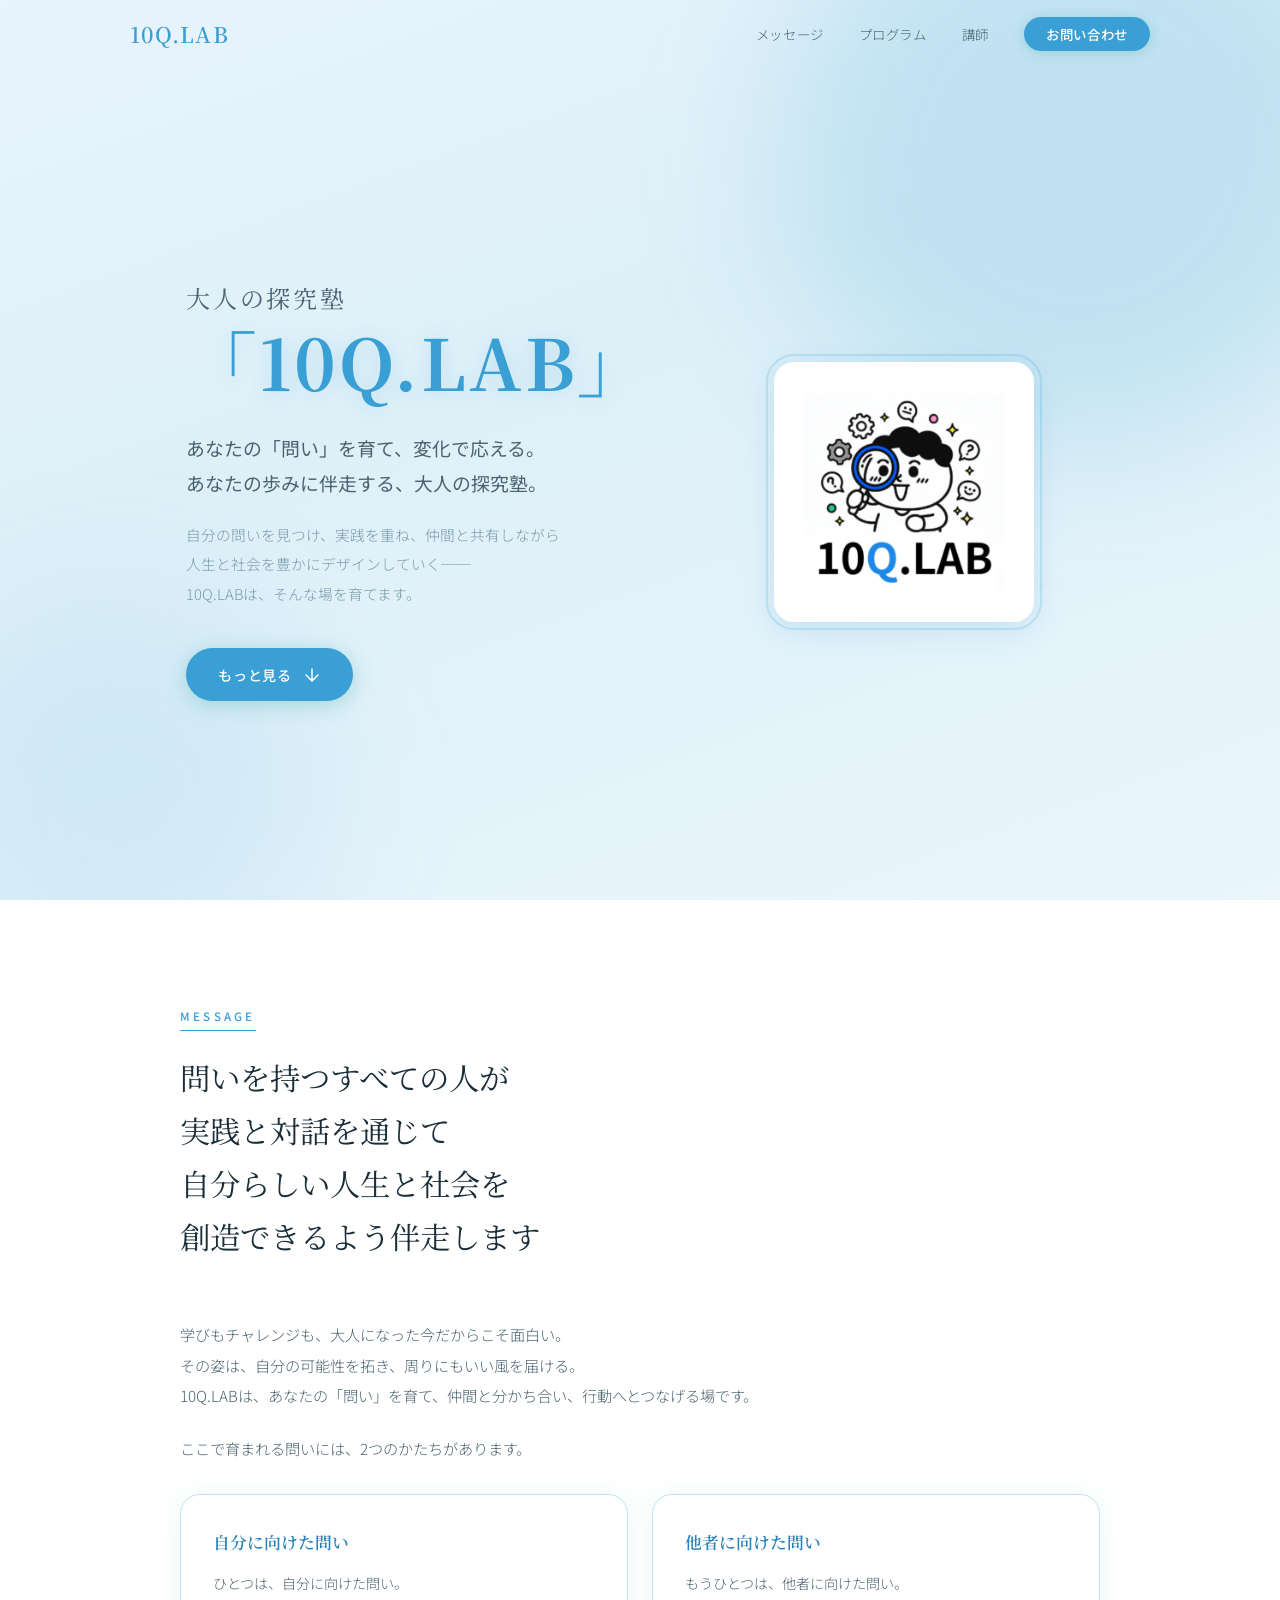
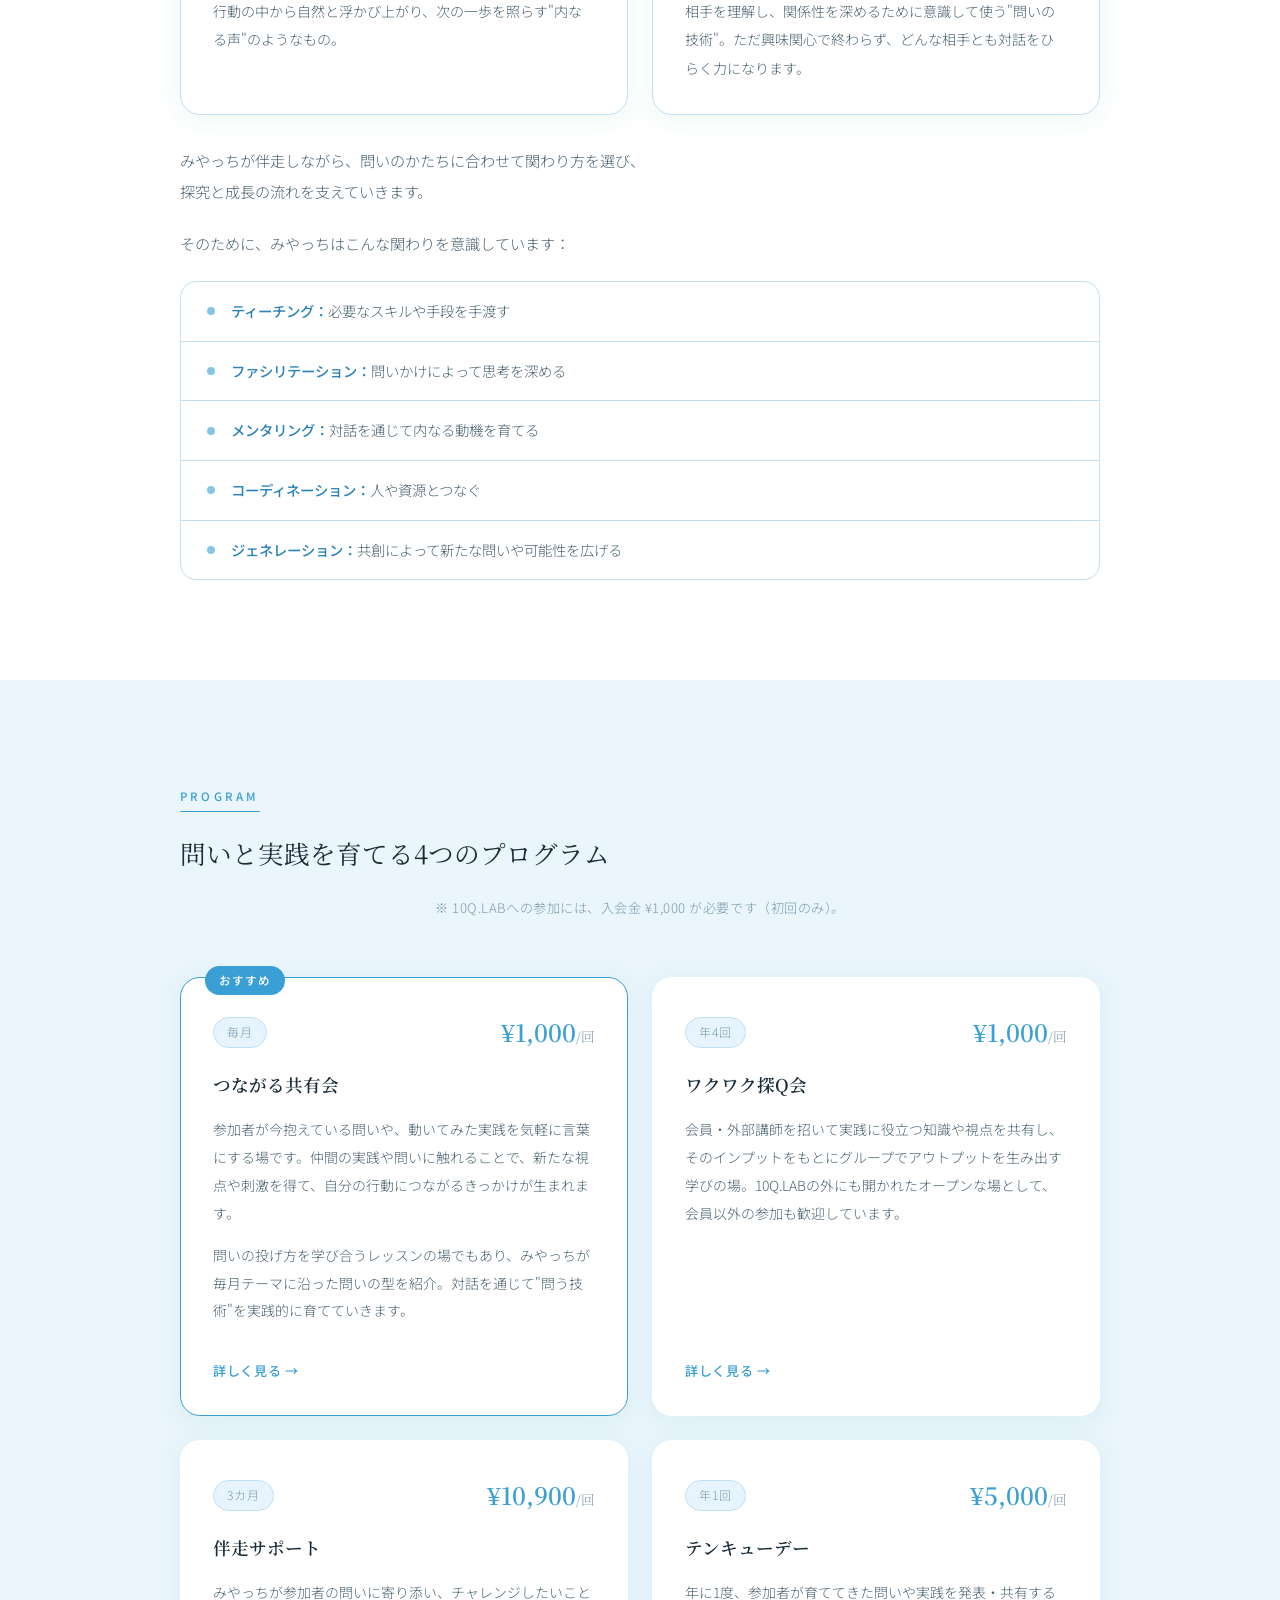
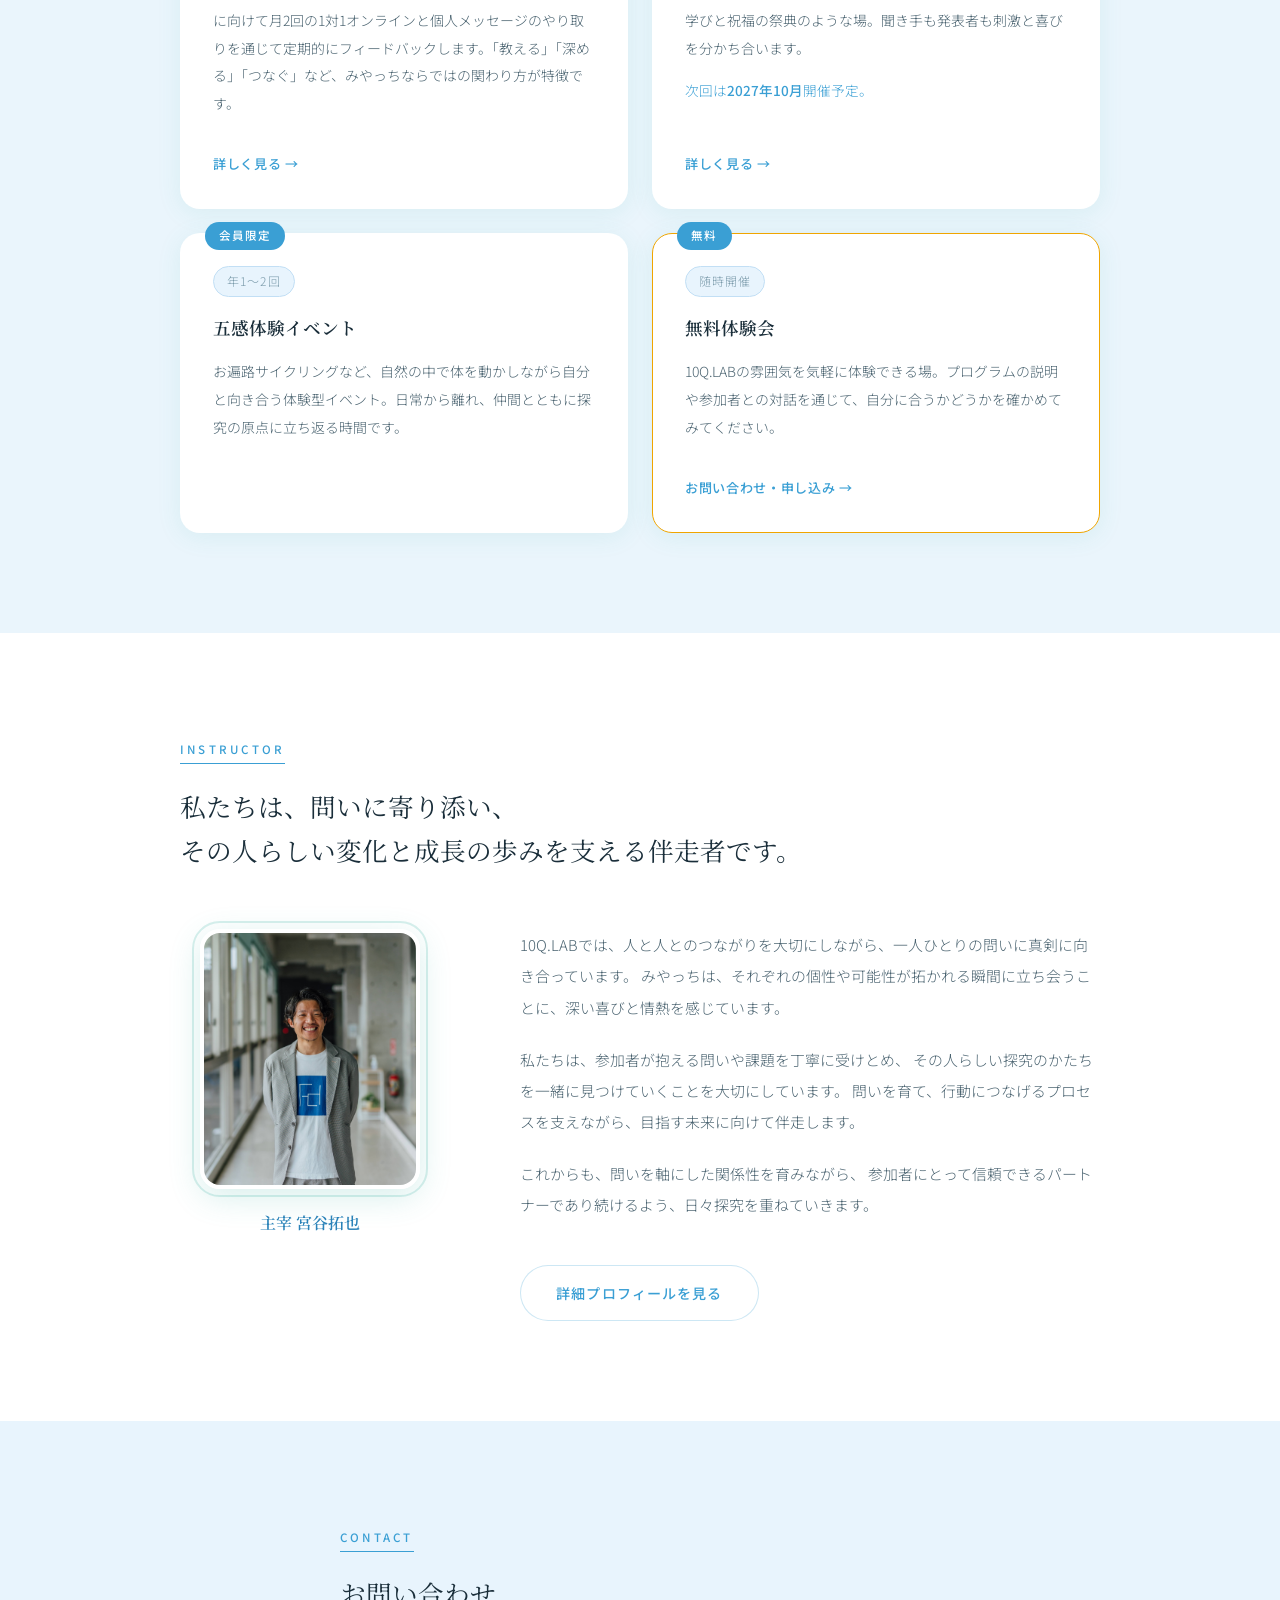
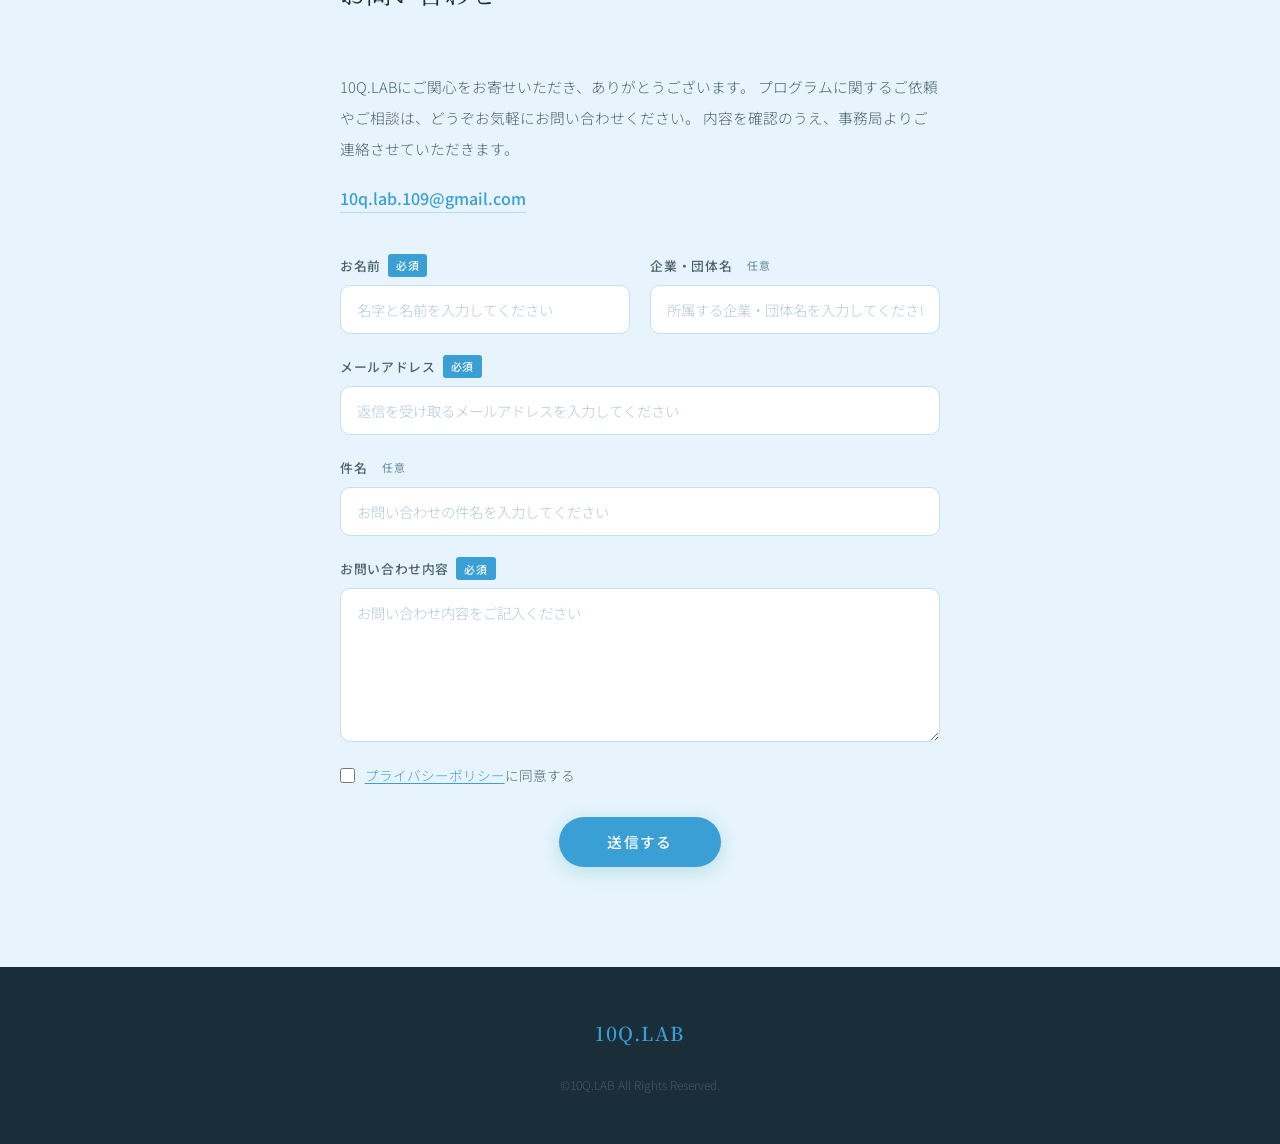
==== commit 4430d9bf: "会員限定セクション削除・五感体験イベントと無料体験会の枠を追加 - index.html: 会員限定セクション（MEMBER ONLY）を削除 - index.html: プログラムグリッドに五感体験" ====
--- a/index.html
+++ b/index.html
@@ -154,26 +154,25 @@
           <p class="prog-date">次回は<strong>2027年10月</strong>開催予定。</p>
           <span class="prog-more">詳しく見る →</span>
         </a>
-      </div>
-
-      <div class="member-activities reveal">
-        <div class="member-activities-header">
-          <span class="member-tag">MEMBER ONLY</span>
-          <h3>会員限定の活動</h3>
-          <p>10Q.LABでは、プログラム以外にも会員ならではの特別な体験を年間を通じて用意しています。</p>
-        </div>
-        <div class="member-activities-grid">
-          <div class="member-act-card">
-            <span class="member-act-icon">🌿</span>
-            <h4>五感体験イベント</h4>
-            <p>お遍路サイクリングなど、自然の中で体を動かしながら自分と向き合う体験型イベント。年1〜2回開催。</p>
-          </div>
-          <div class="member-act-card">
-            <span class="member-act-icon">🥂</span>
-            <h4>合同大忘年会</h4>
-            <p>複数コミュニティが集まる年末の交流イベント。探究仲間との出会いと笑いの場。年1回開催。</p>
-          </div>
-        </div>
+
+        <div class="prog-card reveal prog-member">
+          <div class="prog-badge prog-badge-member">会員限定</div>
+          <div class="prog-top">
+            <span class="prog-freq">年1〜2回</span>
+          </div>
+          <h3>五感体験イベント</h3>
+          <p>お遍路サイクリングなど、自然の中で体を動かしながら自分と向き合う体験型イベント。日常から離れ、仲間とともに探究の原点に立ち返る時間です。</p>
+        </div>
+
+        <a href="index.html#contact" class="prog-card reveal prog-trial">
+          <div class="prog-badge prog-badge-free">無料</div>
+          <div class="prog-top">
+            <span class="prog-freq">随時開催</span>
+          </div>
+          <h3>無料体験会</h3>
+          <p>10Q.LABの雰囲気を気軽に体験できる場。プログラムの説明や参加者との対話を通じて、自分に合うかどうかを確かめてみてください。</p>
+          <span class="prog-more">お問い合わせ・申し込み →</span>
+        </a>
       </div>
 
     </div>
--- a/style.css
+++ b/style.css
@@ -279,49 +279,16 @@
 .prog-grid {
   display: grid; grid-template-columns: 1fr 1fr; gap: 1.5rem;
 }
-/* 会員限定活動 */
-.member-activities {
-  margin-top: 3rem;
-  background: var(--white);
-  border-radius: 20px;
-  padding: 2.5rem;
-  border: 1.5px solid var(--sky-mid);
-}
-.member-activities-header {
-  text-align: center; margin-bottom: 2rem;
-}
-.member-tag {
-  display: inline-block; font-size: .68rem; letter-spacing: .16em;
-  color: var(--teal); border: 1px solid var(--teal);
-  padding: .2rem .85rem; border-radius: 99px; margin-bottom: .8rem;
-}
-.member-activities-header h3 {
-  font-family: var(--font-serif); font-size: 1.2rem; font-weight: 600;
-  color: var(--ink); margin-bottom: .6rem;
-}
-.member-activities-header p {
-  font-size: .85rem; color: var(--mid); line-height: 1.9;
-}
-.member-activities-grid {
-  display: grid; grid-template-columns: 1fr 1fr; gap: 1.2rem;
-}
-.member-act-card {
-  background: var(--sky); border-radius: 14px;
-  padding: 1.5rem; text-align: center;
-}
-.member-act-icon {
-  font-size: 2rem; display: block; margin-bottom: .7rem;
-}
-.member-act-card h4 {
-  font-family: var(--font-serif); font-size: .98rem; font-weight: 600;
-  color: var(--ink); margin-bottom: .5rem;
-}
-.member-act-card p {
-  font-size: .82rem; color: var(--mid); line-height: 1.9;
-}
-@media (max-width: 600px) {
-  .member-activities-grid { grid-template-columns: 1fr; }
-  .member-activities { padding: 1.8rem 1.2rem; }
+/* 会員限定・無料体験バッジ */
+.prog-badge-free {
+  background: #e8960a;
+}
+.prog-member {
+  cursor: default;
+  pointer-events: none;
+}
+.prog-trial {
+  border-color: #f0a500 !important;
 }
 
 .prog-note {
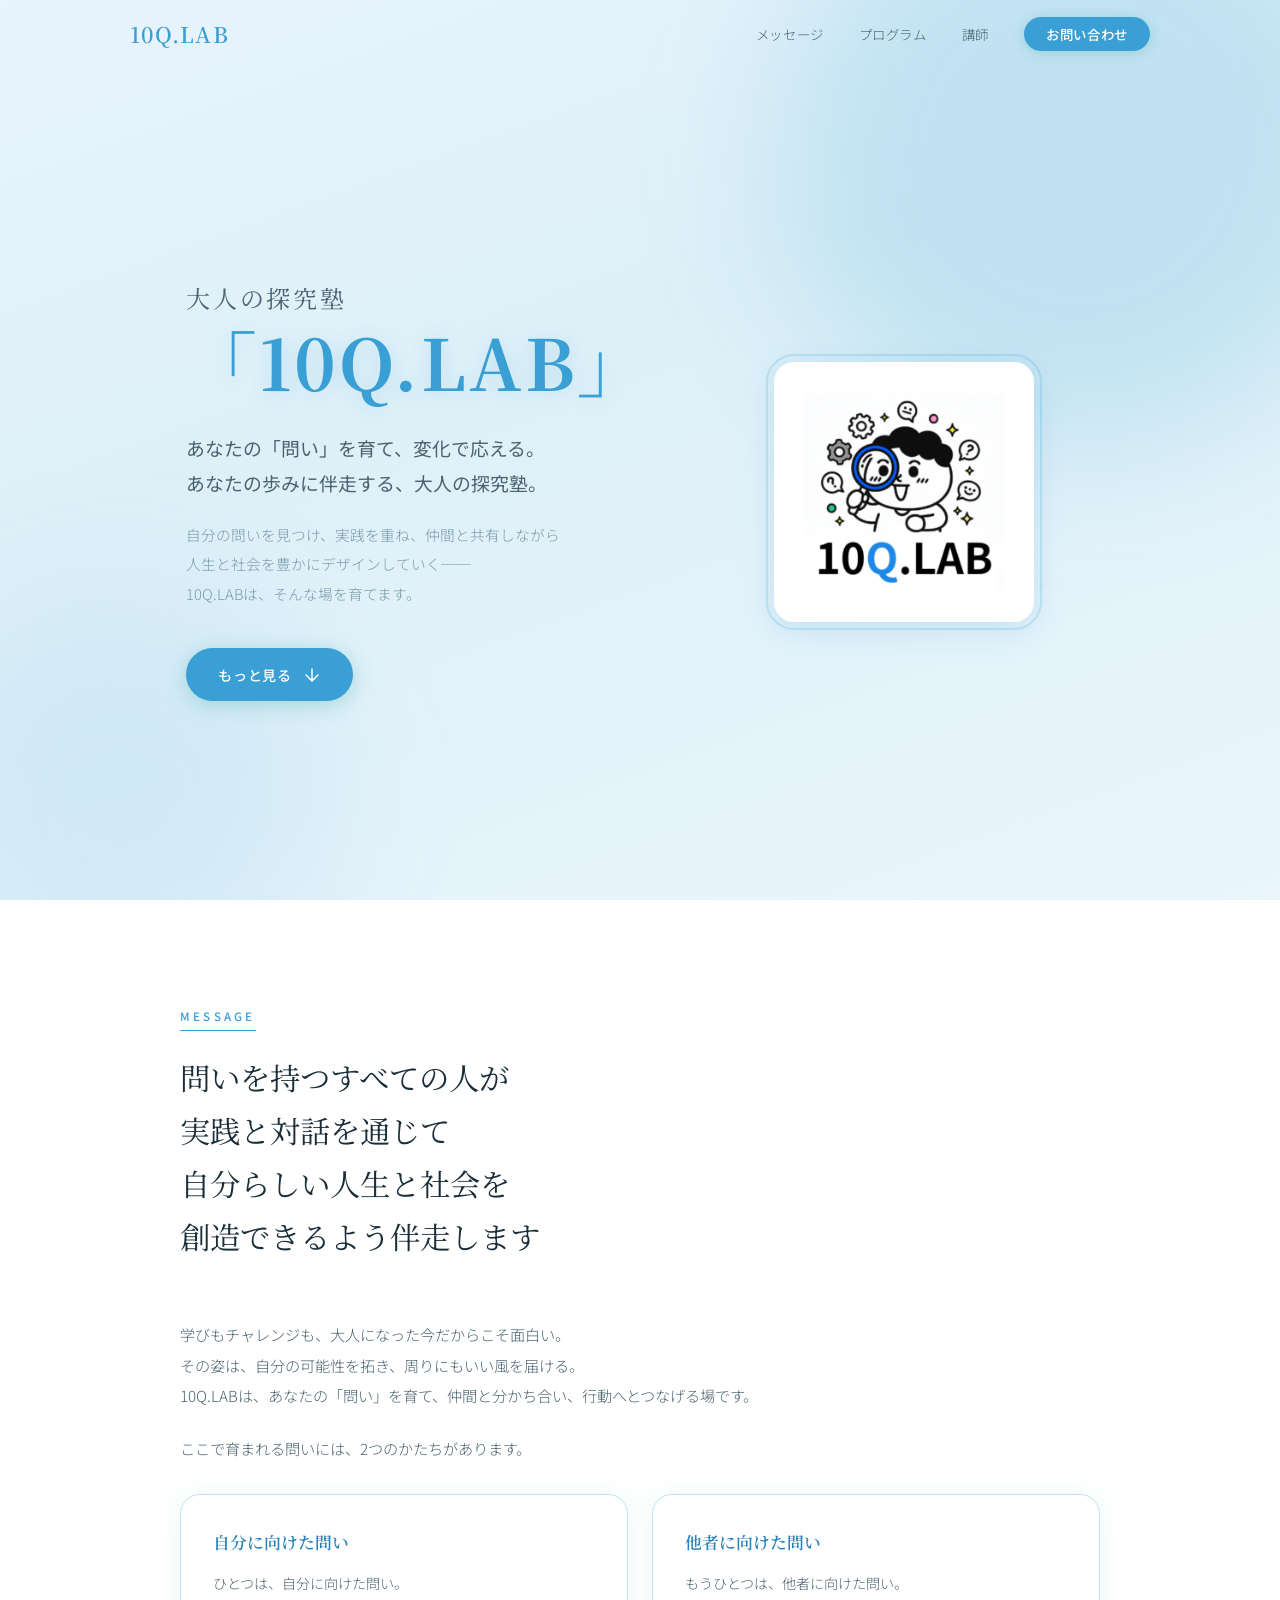
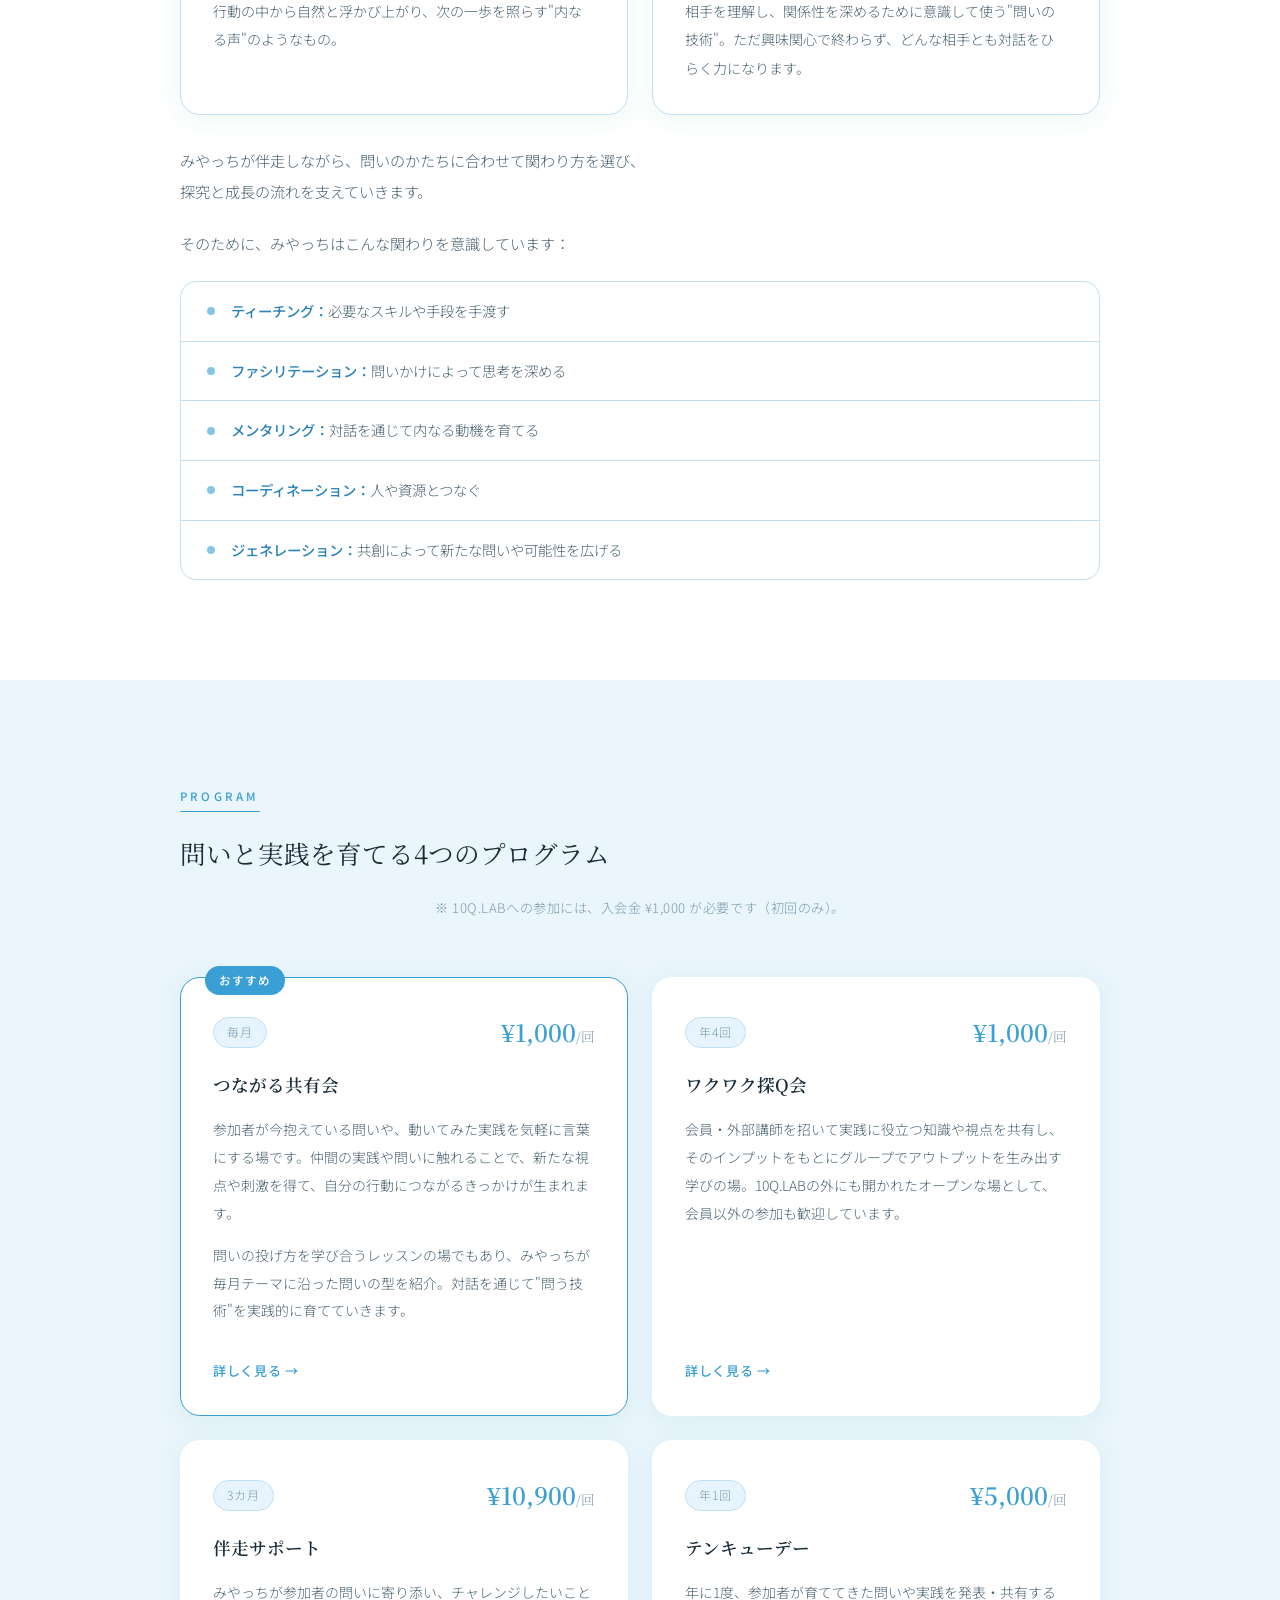
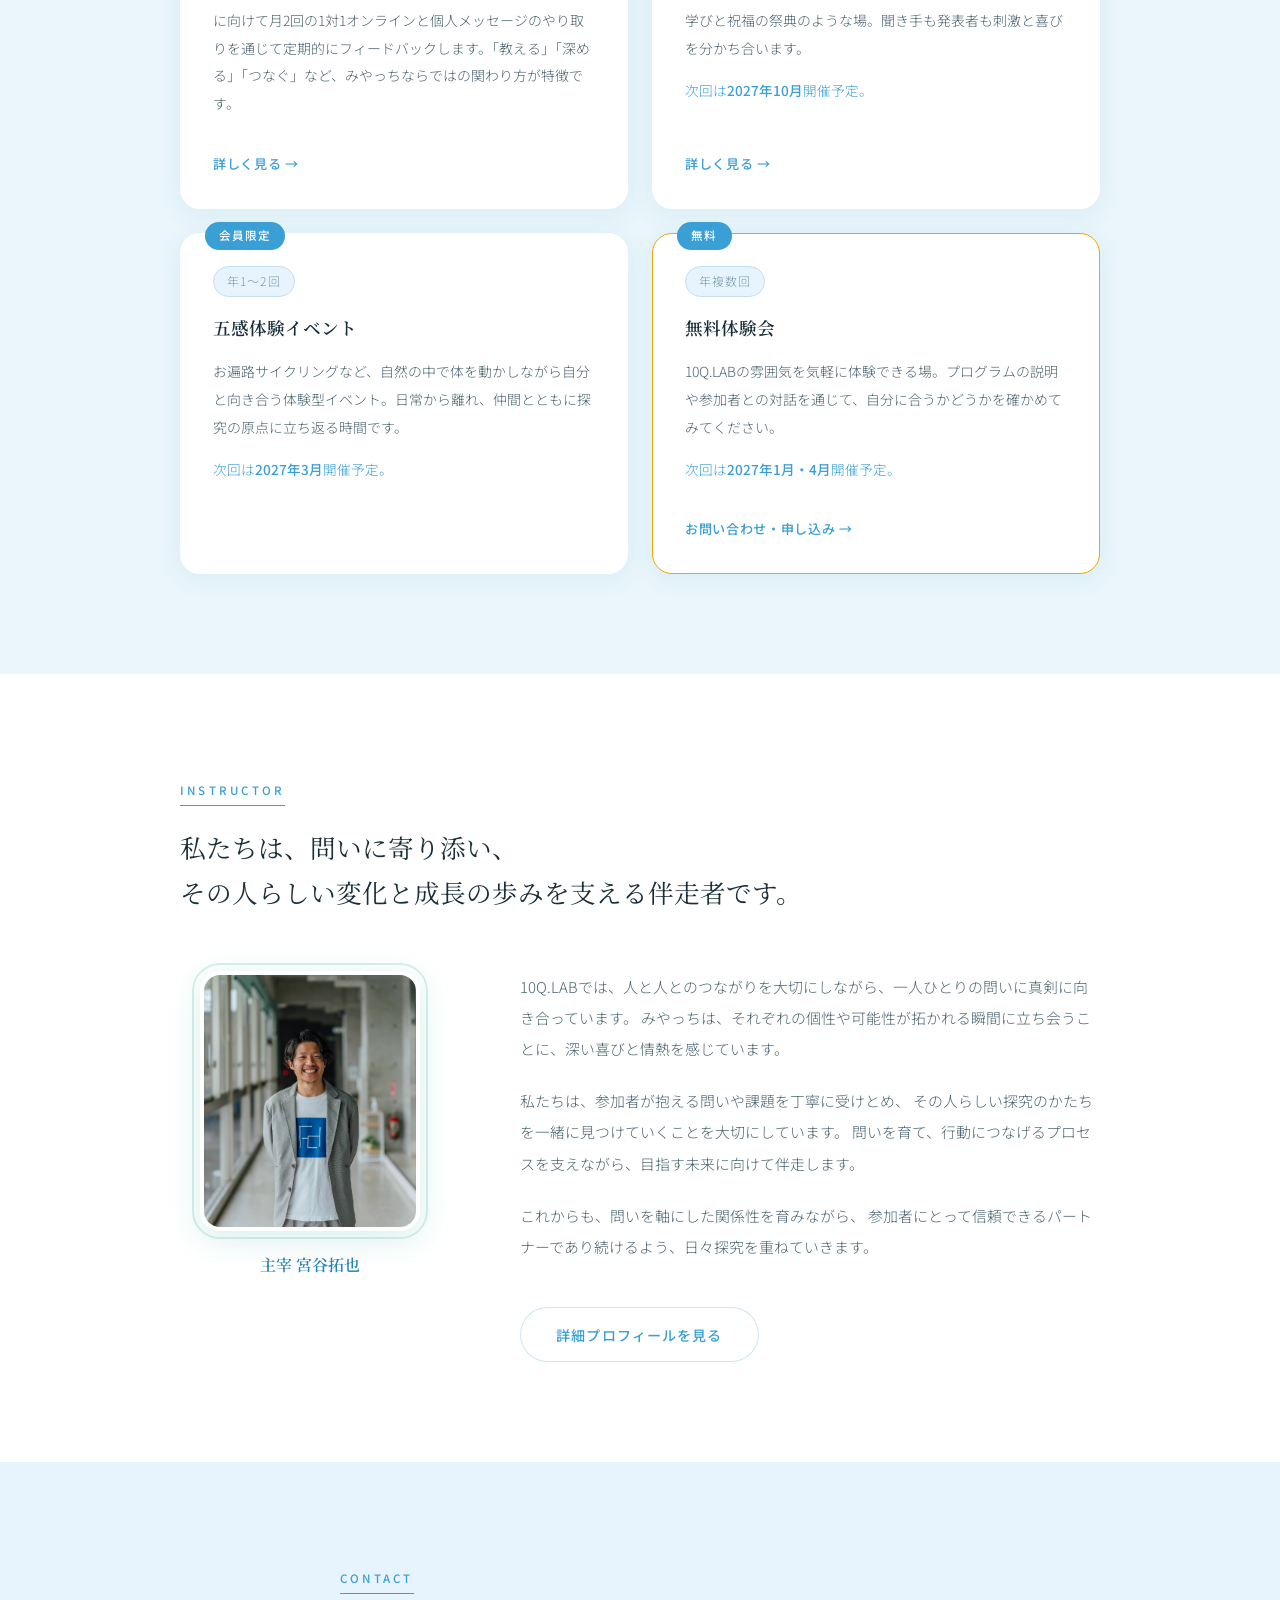
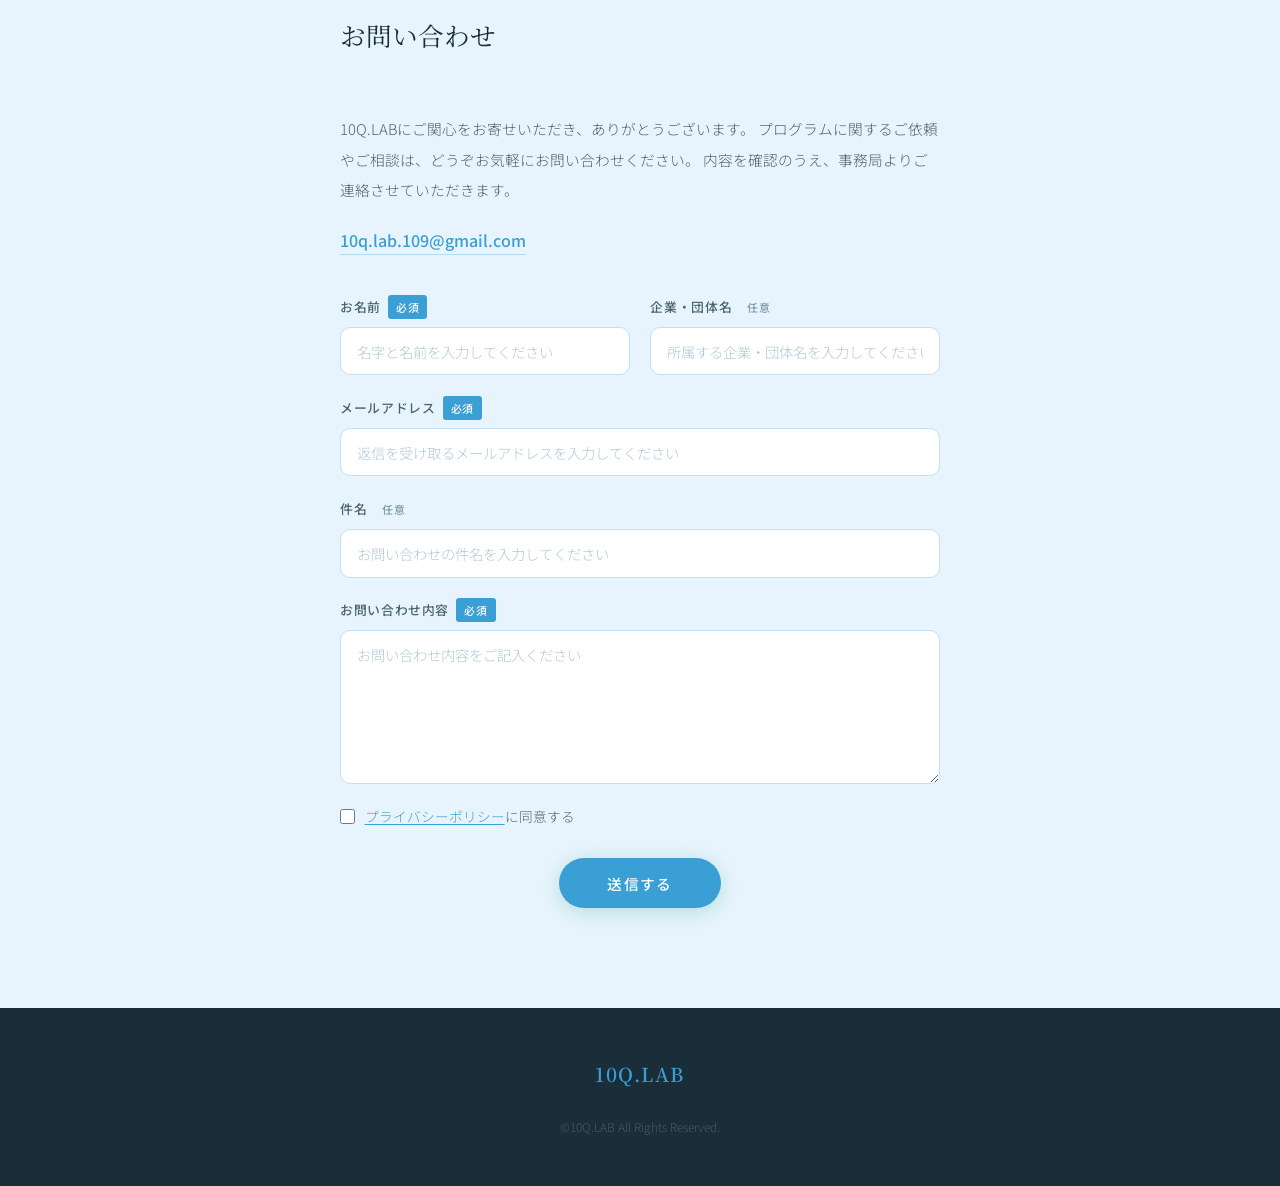
==== commit b6c7f613: "五感体験イベントと無料体験会の開催日を追記 - 五感体験イベント: 2027年3月開催予定 - 無料体験会: 2027年1月・4月開催予定  Co-Authored-By: Claude Sonnet" ====
--- a/index.html
+++ b/index.html
@@ -156,21 +156,23 @@
         </a>
 
         <div class="prog-card reveal prog-member">
-          <div class="prog-badge prog-badge-member">会員限定</div>
+          <div class="prog-badge">会員限定</div>
           <div class="prog-top">
             <span class="prog-freq">年1〜2回</span>
           </div>
           <h3>五感体験イベント</h3>
           <p>お遍路サイクリングなど、自然の中で体を動かしながら自分と向き合う体験型イベント。日常から離れ、仲間とともに探究の原点に立ち返る時間です。</p>
+          <p class="prog-date">次回は<strong>2027年3月</strong>開催予定。</p>
         </div>
 
         <a href="index.html#contact" class="prog-card reveal prog-trial">
           <div class="prog-badge prog-badge-free">無料</div>
           <div class="prog-top">
-            <span class="prog-freq">随時開催</span>
+            <span class="prog-freq">年複数回</span>
           </div>
           <h3>無料体験会</h3>
           <p>10Q.LABの雰囲気を気軽に体験できる場。プログラムの説明や参加者との対話を通じて、自分に合うかどうかを確かめてみてください。</p>
+          <p class="prog-date">次回は<strong>2027年1月・4月</strong>開催予定。</p>
           <span class="prog-more">お問い合わせ・申し込み →</span>
         </a>
       </div>
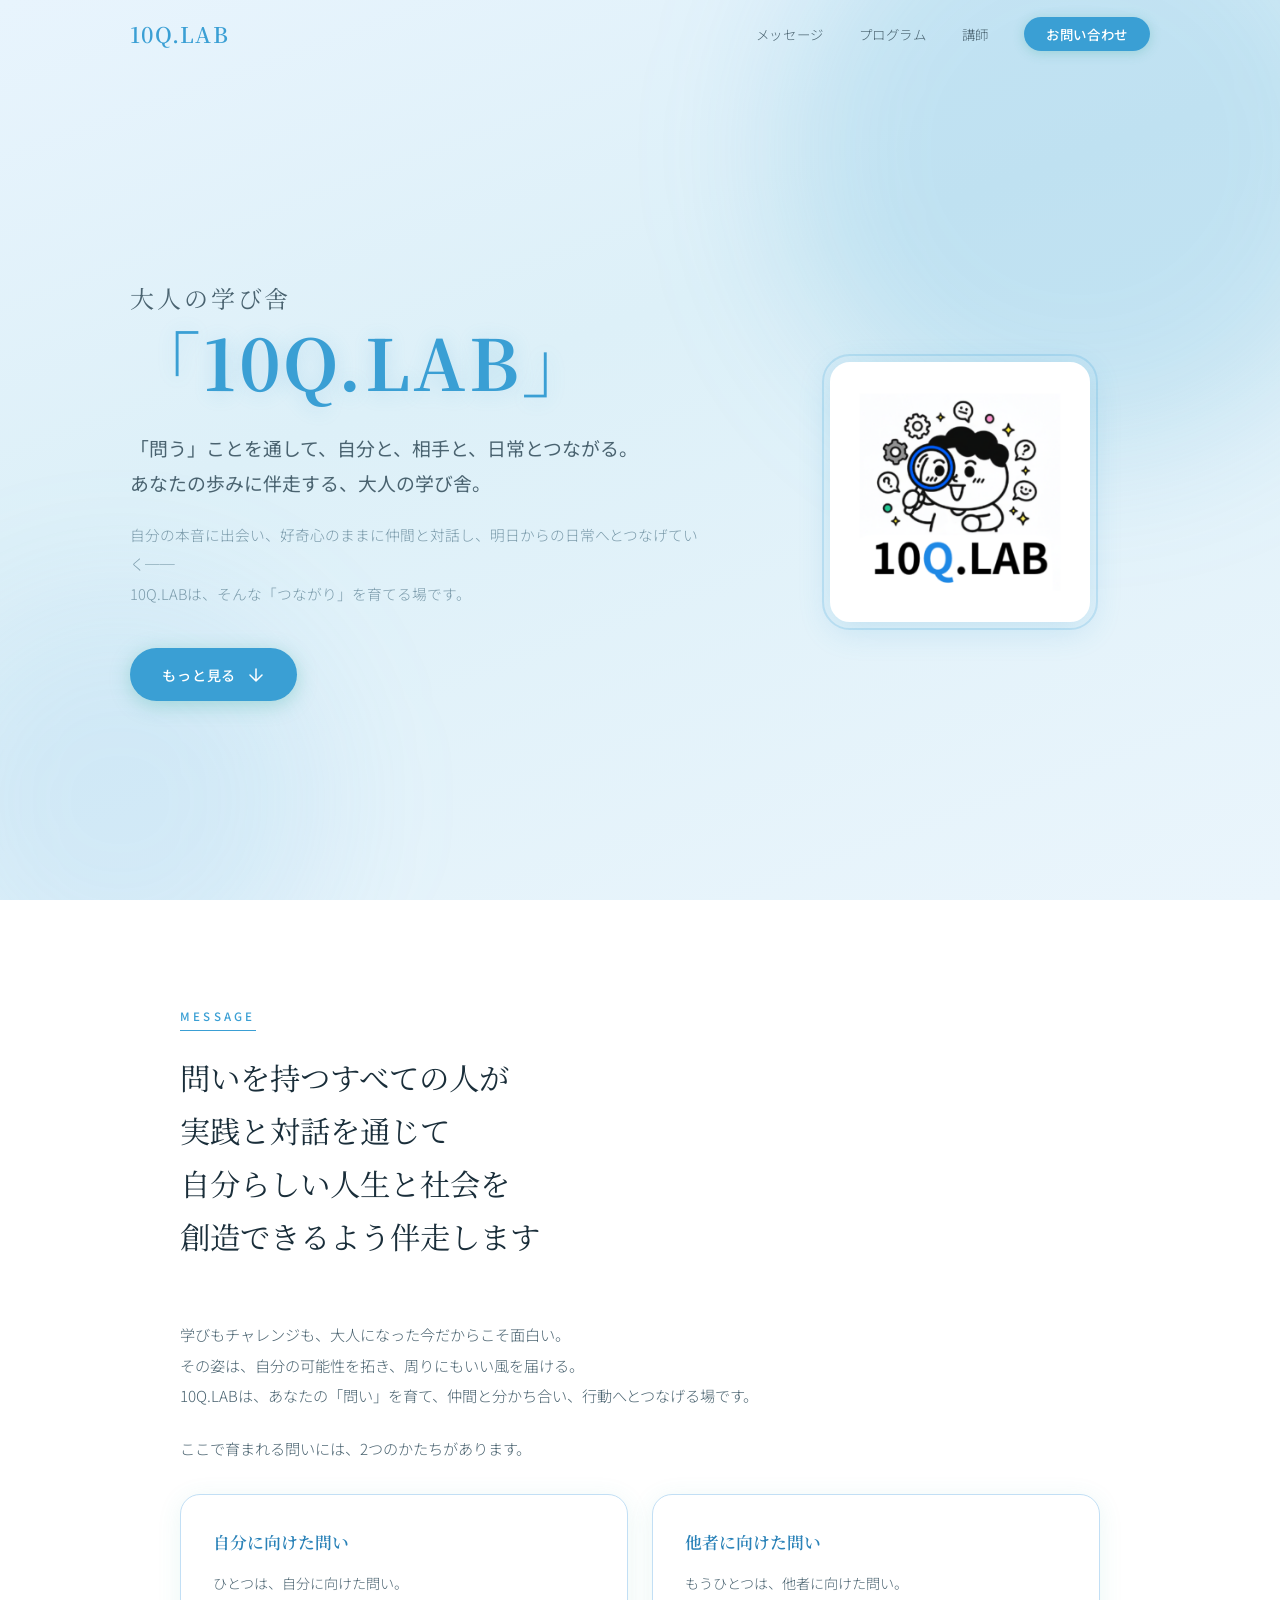
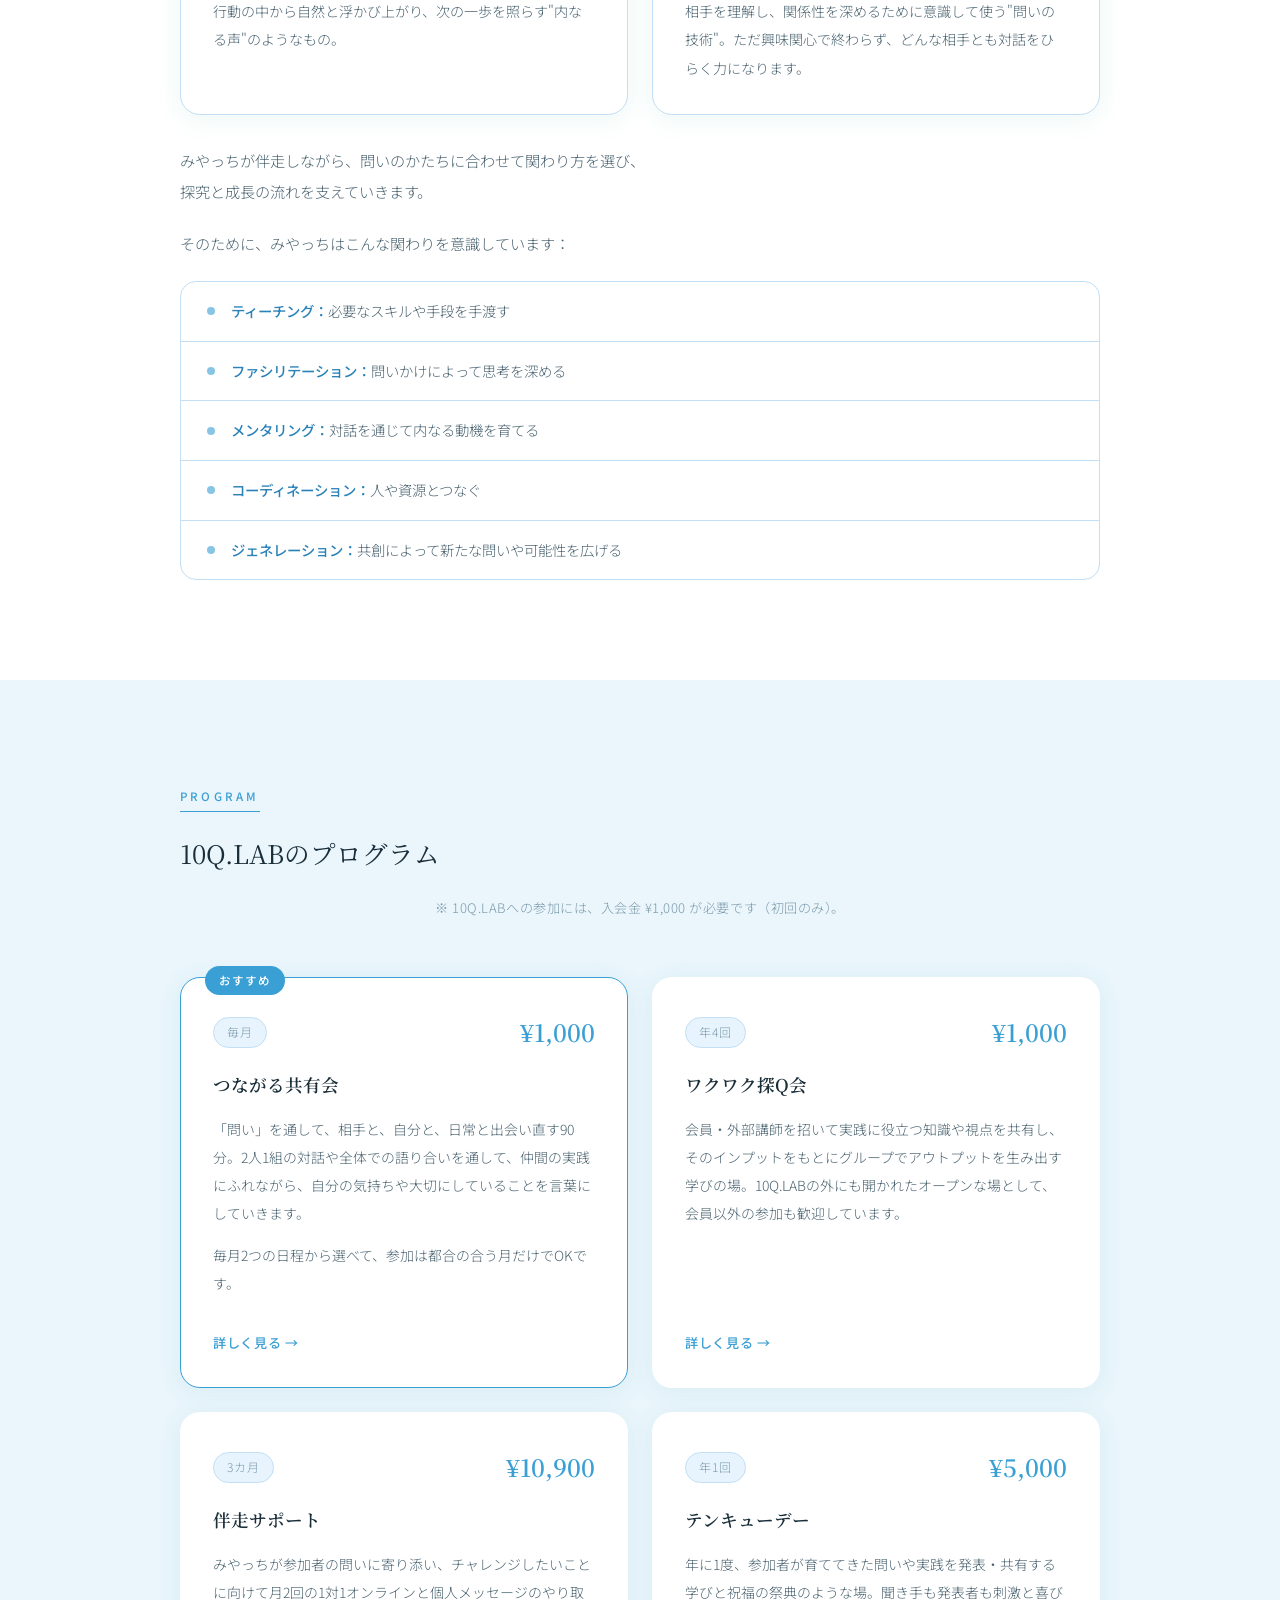
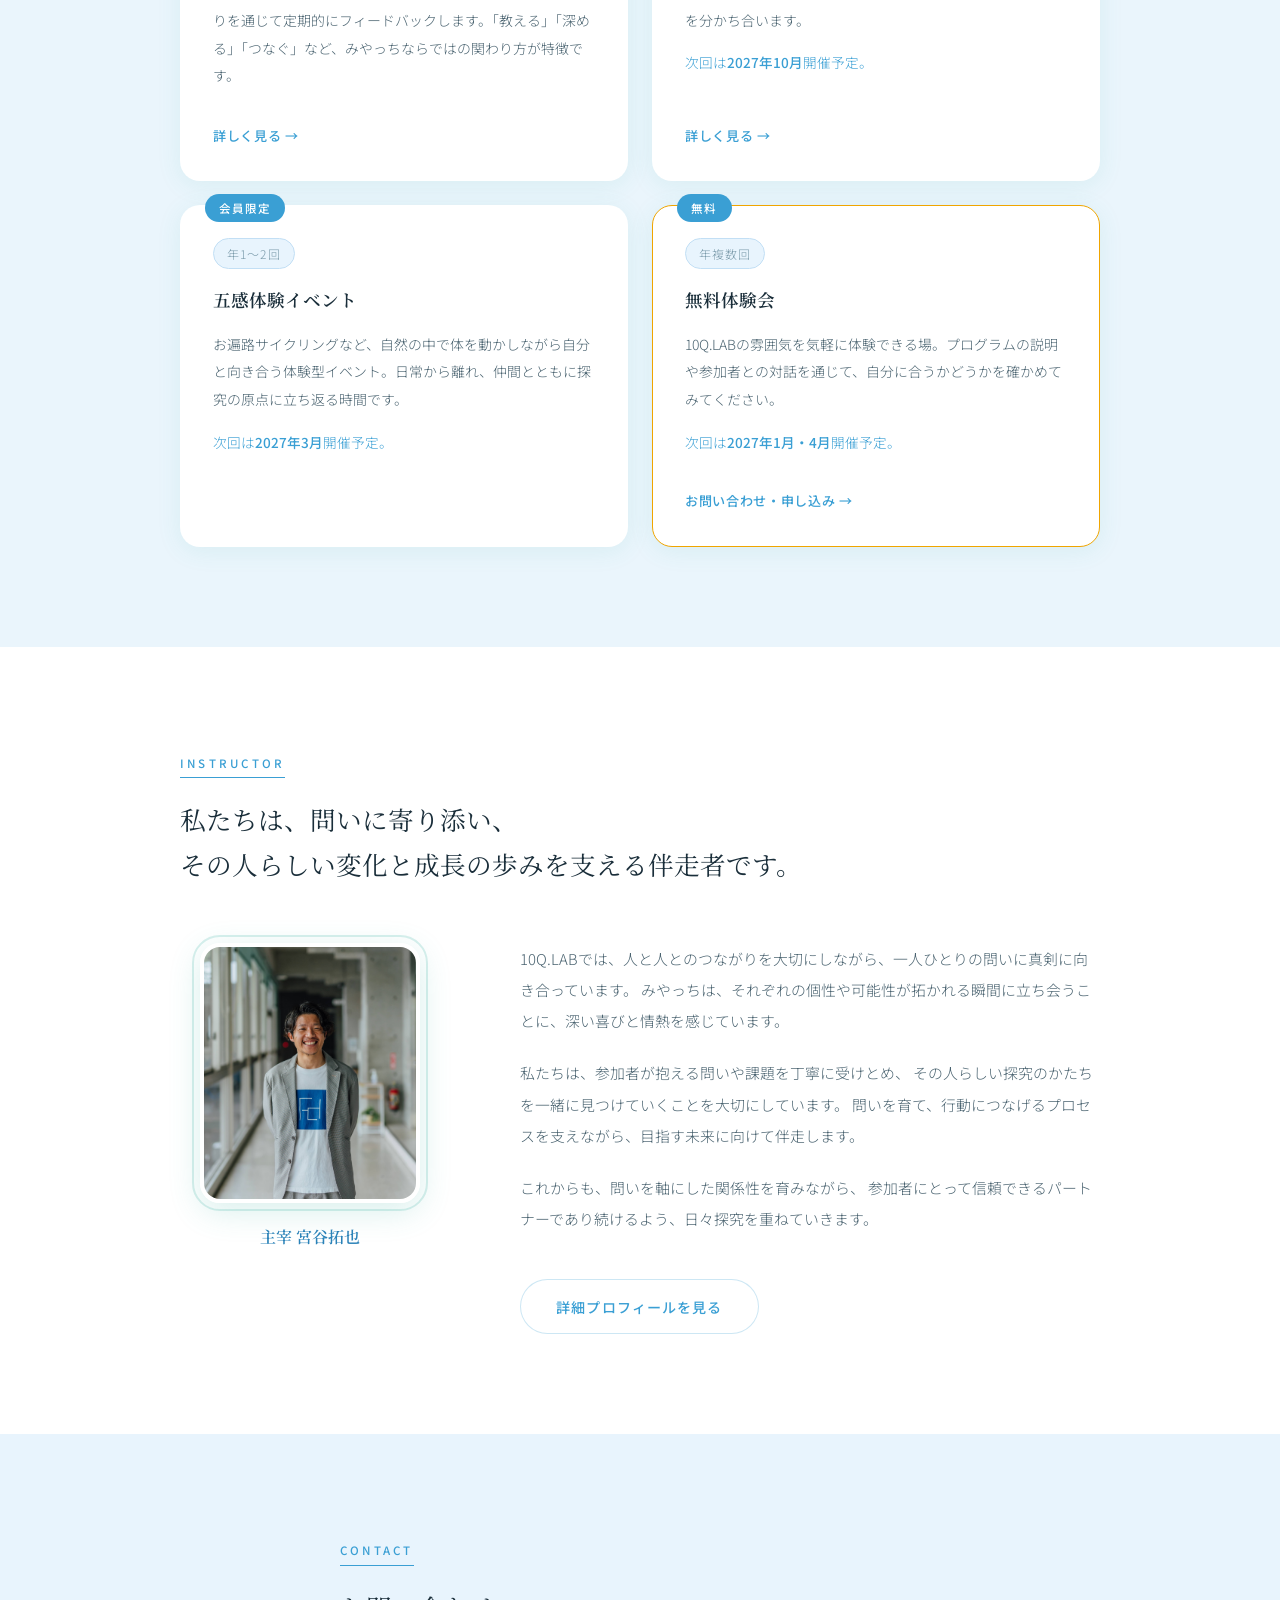
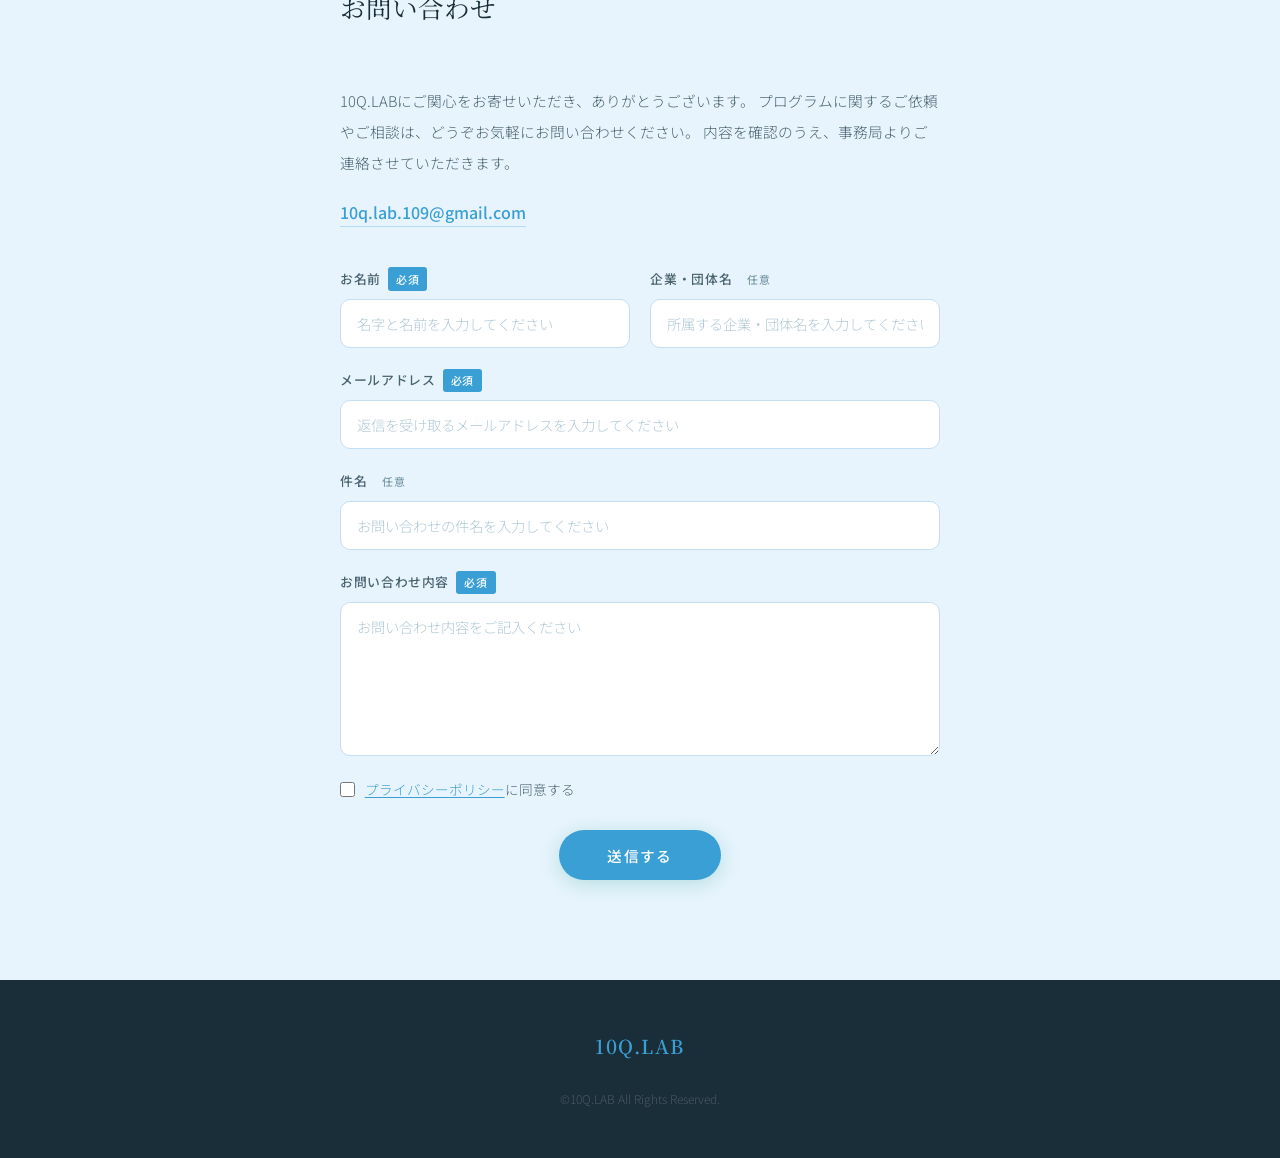
==== commit ba89c9cf: "TOPページの文言・タイトル・プログラム名を更新 - ヒーロー: 大人の探究塾→大人の学び舎、キャッチコピー・本文を変更 - プログラムセクションタイトル: 問いと実践を育てる4つのプログラム→10Q" ====
--- a/index.html
+++ b/index.html
@@ -34,14 +34,13 @@
     <div class="hero-inner">
       <div class="hero-text">
         <h1 class="hero-title">
-          <span class="hero-title-sub">大人の探究塾</span>
+          <span class="hero-title-sub">大人の学び舎</span>
           <span class="hero-title-main">「10Q.LAB」</span>
         </h1>
-        <p class="hero-tagline">あなたの「問い」を育て、変化で応える。<br />あなたの歩みに伴走する、大人の探究塾。</p>
+        <p class="hero-tagline">「問う」ことを通して、自分と、相手と、日常とつながる。<br />あなたの歩みに伴走する、大人の学び舎。</p>
         <p class="hero-body">
-          自分の問いを見つけ、実践を重ね、仲間と共有しながら<br />
-          人生と社会を豊かにデザインしていく──<br />
-          10Q.LABは、そんな場を育てます。
+          自分の本音に出会い、好奇心のままに仲間と対話し、明日からの日常へとつなげていく──<br />
+          10Q.LABは、そんな「つながり」を育てる場です。
         </p>
         <a href="#message" class="hero-btn">
           <span>もっと見る</span>
@@ -107,7 +106,7 @@
     <div class="container">
       <div class="sec-header">
         <span class="sec-tag">PROGRAM</span>
-        <h2 class="sec-title-sm">問いと実践を育てる4つのプログラム</h2>
+        <h2 class="sec-title-sm">10Q.LABのプログラム</h2>
         <p class="prog-note">※ 10Q.LABへの参加には、入会金 ¥1,000 が必要です（初回のみ）。</p>
       </div>
 
@@ -116,18 +115,18 @@
           <div class="prog-badge">おすすめ</div>
           <div class="prog-top">
             <span class="prog-freq">毎月</span>
-            <span class="prog-price">¥1,000<small>/回</small></span>
+            <span class="prog-price">¥1,000</span>
           </div>
           <h3>つながる共有会</h3>
-          <p>参加者が今抱えている問いや、動いてみた実践を気軽に言葉にする場です。仲間の実践や問いに触れることで、新たな視点や刺激を得て、自分の行動につながるきっかけが生まれます。</p>
-          <p>問いの投げ方を学び合うレッスンの場でもあり、みやっちが毎月テーマに沿った問いの型を紹介。対話を通じて"問う技術"を実践的に育てていきます。</p>
+          <p>「問い」を通して、相手と、自分と、日常と出会い直す90分。2人1組の対話や全体での語り合いを通して、仲間の実践にふれながら、自分の気持ちや大切にしていることを言葉にしていきます。</p>
+          <p>毎月2つの日程から選べて、参加は都合の合う月だけでOKです。</p>
           <span class="prog-more">詳しく見る →</span>
         </a>
 
         <a href="program-study.html" class="prog-card reveal">
           <div class="prog-top">
             <span class="prog-freq">年4回</span>
-            <span class="prog-price">¥1,000<small>/回</small></span>
+            <span class="prog-price">¥1,000</span>
           </div>
           <h3>ワクワク探Q会</h3>
           <p>会員・外部講師を招いて実践に役立つ知識や視点を共有し、そのインプットをもとにグループでアウトプットを生み出す学びの場。10Q.LABの外にも開かれたオープンな場として、会員以外の参加も歓迎しています。</p>
@@ -137,7 +136,7 @@
         <a href="program-support.html" class="prog-card reveal">
           <div class="prog-top">
             <span class="prog-freq">3カ月</span>
-            <span class="prog-price">¥10,900<small>/回</small></span>
+            <span class="prog-price">¥10,900</span>
           </div>
           <h3>伴走サポート</h3>
           <p>みやっちが参加者の問いに寄り添い、チャレンジしたいことに向けて月2回の1対1オンラインと個人メッセージのやり取りを通じて定期的にフィードバックします。「教える」「深める」「つなぐ」など、みやっちならではの関わり方が特徴です。</p>
@@ -147,7 +146,7 @@
         <a href="program-tenqday.html" class="prog-card reveal">
           <div class="prog-top">
             <span class="prog-freq">年1回</span>
-            <span class="prog-price">¥5,000<small>/回</small></span>
+            <span class="prog-price">¥5,000</span>
           </div>
           <h3>テンキューデー</h3>
           <p>年に1度、参加者が育ててきた問いや実践を発表・共有する学びと祝福の祭典のような場。聞き手も発表者も刺激と喜びを分かち合います。</p>
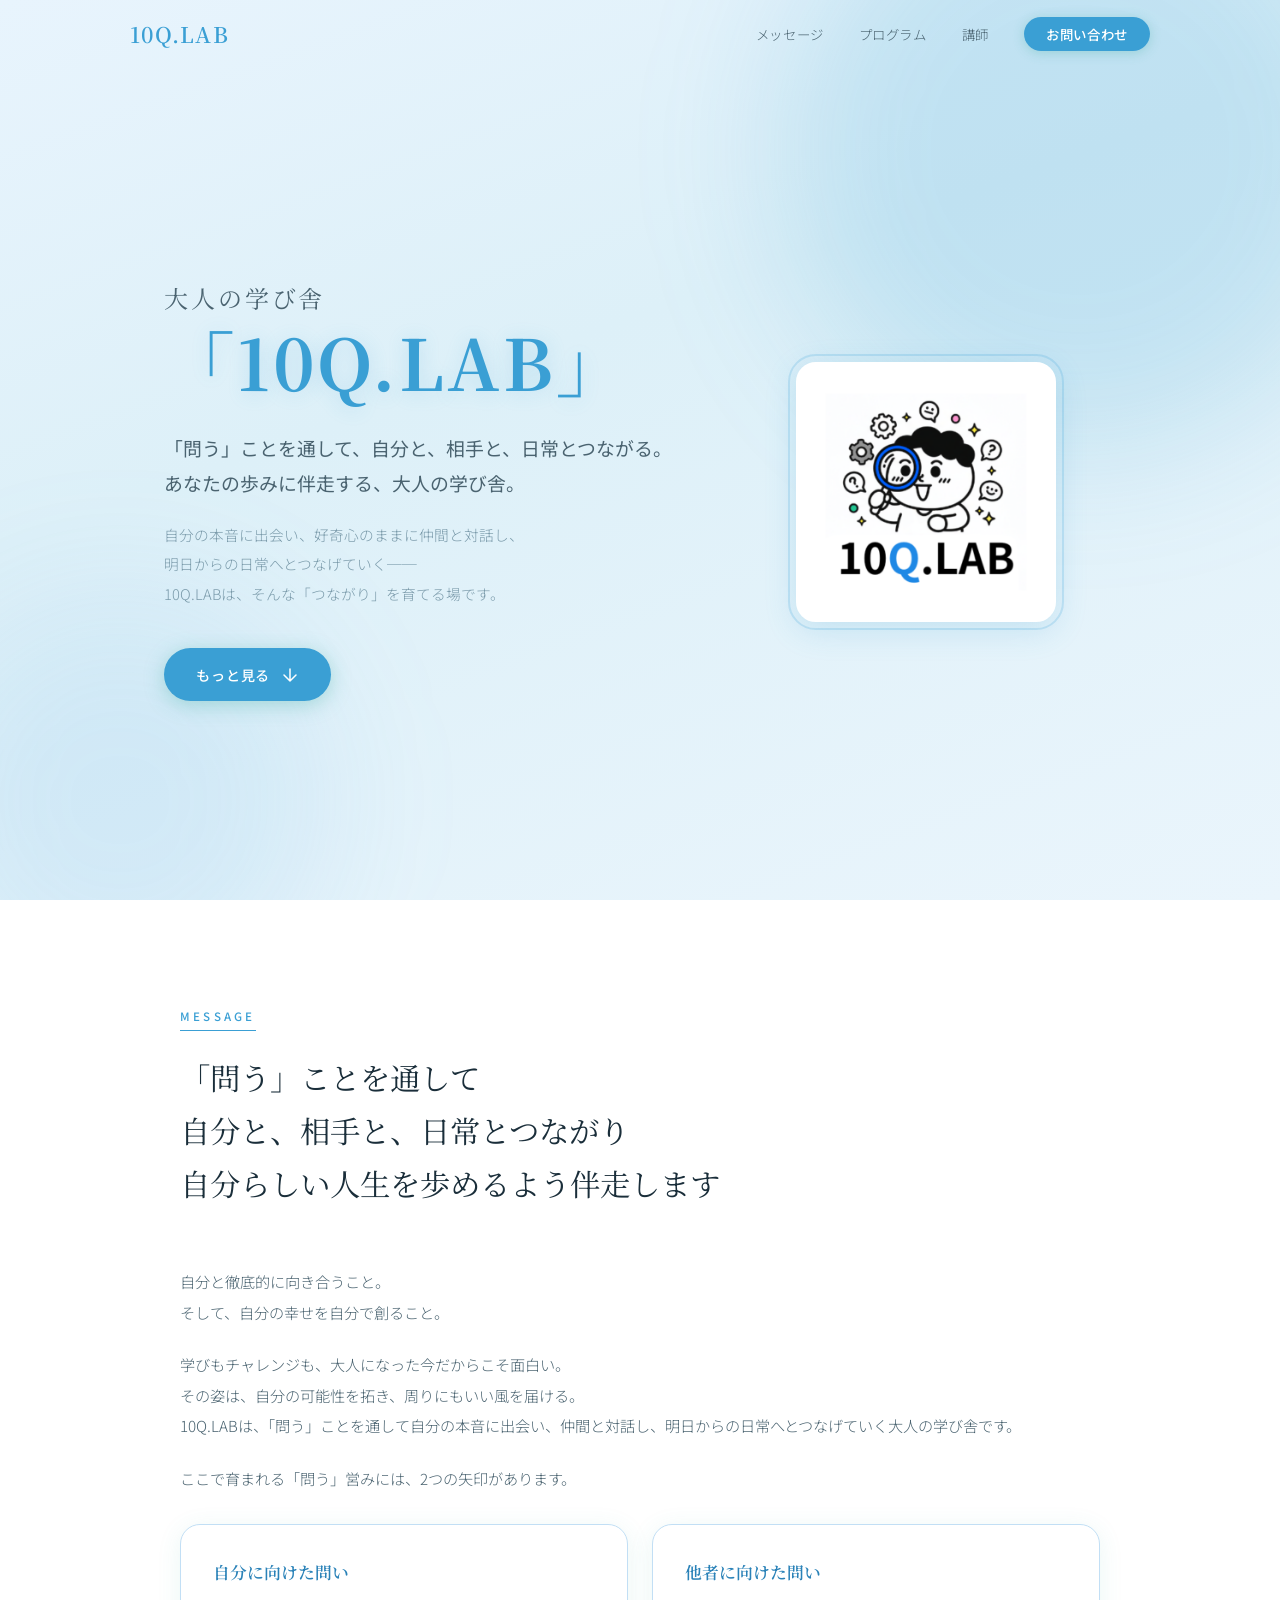
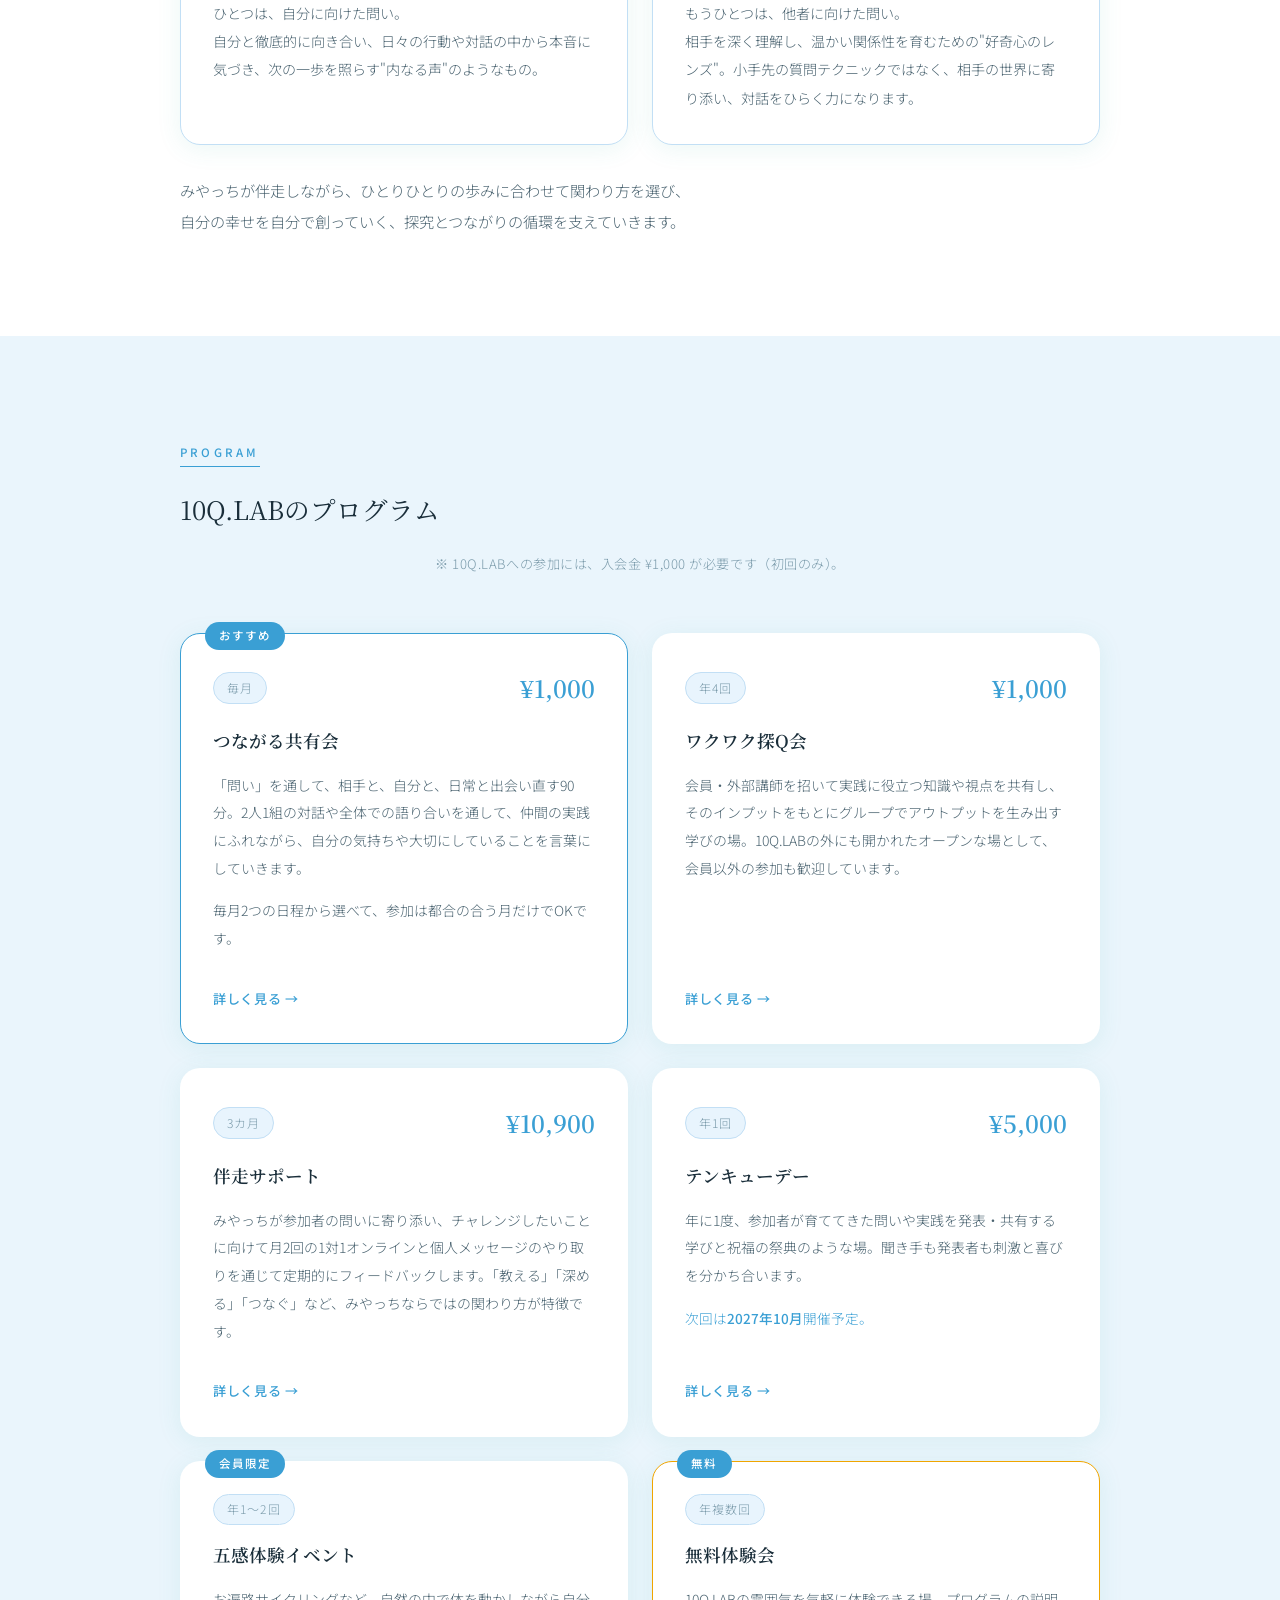
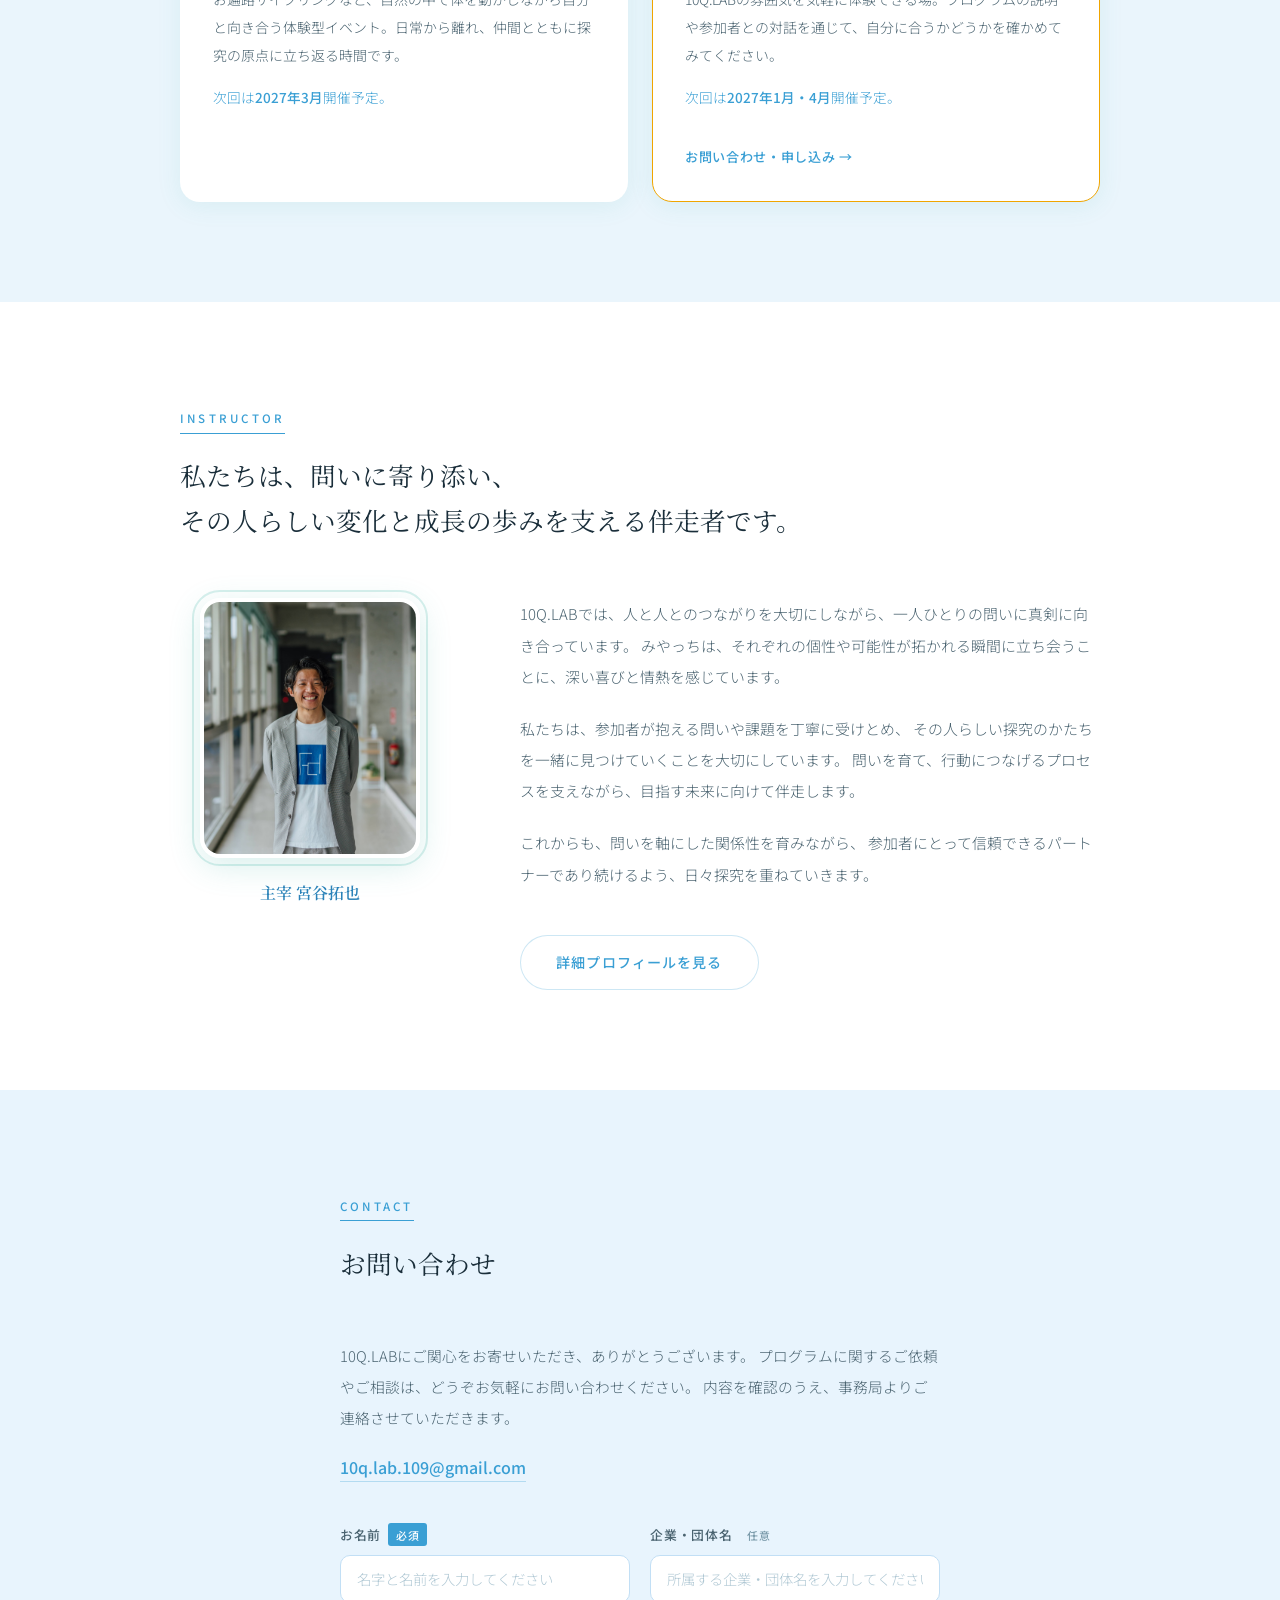
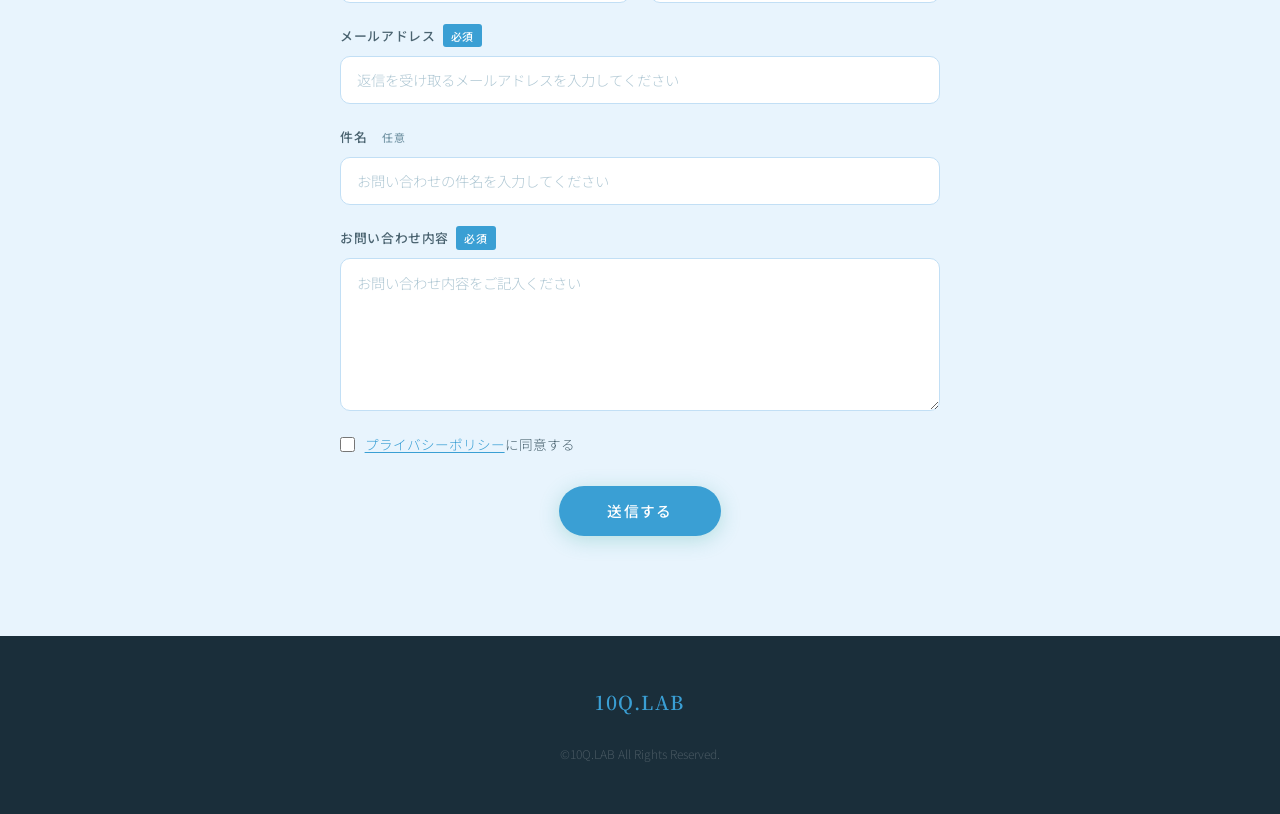
==== commit 8d0e0807: "TOPページのヒーロー・MESSAGEセクションの文言を更新 Co-Authored-By: Claude Sonnet 4.6 <noreply@anthropic.com>" ====
--- a/index.html
+++ b/index.html
@@ -39,7 +39,8 @@
         </h1>
         <p class="hero-tagline">「問う」ことを通して、自分と、相手と、日常とつながる。<br />あなたの歩みに伴走する、大人の学び舎。</p>
         <p class="hero-body">
-          自分の本音に出会い、好奇心のままに仲間と対話し、明日からの日常へとつなげていく──<br />
+          自分の本音に出会い、好奇心のままに仲間と対話し、<br />
+          明日からの日常へとつなげていく──<br />
           10Q.LABは、そんな「つながり」を育てる場です。
         </p>
         <a href="#message" class="hero-btn">
@@ -61,42 +62,35 @@
       <div class="sec-header">
         <span class="sec-tag">MESSAGE</span>
         <h2 class="sec-title">
-          問いを持つすべての人が<br />
-          実践と対話を通じて<br />
-          自分らしい人生と社会を<br />
-          創造できるよう伴走します
+          「問う」ことを通して<br />
+          自分と、相手と、日常とつながり<br />
+          自分らしい人生を歩めるよう伴走します
         </h2>
       </div>
 
       <div class="msg-body">
+        <p>自分と徹底的に向き合うこと。<br />
+        そして、自分の幸せを自分で創ること。</p>
+
         <p>学びもチャレンジも、大人になった今だからこそ面白い。<br />
         その姿は、自分の可能性を拓き、周りにもいい風を届ける。<br />
-        10Q.LABは、あなたの「問い」を育て、仲間と分かち合い、行動へとつなげる場です。</p>
-
-        <p>ここで育まれる問いには、2つのかたちがあります。</p>
+        10Q.LABは、「問う」ことを通して自分の本音に出会い、仲間と対話し、明日からの日常へとつなげていく大人の学び舎です。</p>
+
+        <p>ここで育まれる「問う」営みには、2つの矢印があります。</p>
 
         <div class="msg-two-q">
           <div class="two-q-card reveal">
-              <h3>自分に向けた問い</h3>
-            <p>ひとつは、自分に向けた問い。<br />行動の中から自然と浮かび上がり、次の一歩を照らす"内なる声"のようなもの。</p>
+            <h3>自分に向けた問い</h3>
+            <p>ひとつは、自分に向けた問い。<br />自分と徹底的に向き合い、日々の行動や対話の中から本音に気づき、次の一歩を照らす"内なる声"のようなもの。</p>
           </div>
           <div class="two-q-card reveal">
-              <h3>他者に向けた問い</h3>
-            <p>もうひとつは、他者に向けた問い。<br />相手を理解し、関係性を深めるために意識して使う"問いの技術"。ただ興味関心で終わらず、どんな相手とも対話をひらく力になります。</p>
-          </div>
-        </div>
-
-        <p>みやっちが伴走しながら、問いのかたちに合わせて関わり方を選び、<br />探究と成長の流れを支えていきます。</p>
-
-        <p>そのために、みやっちはこんな関わりを意識しています：</p>
-
-        <ul class="approach-list">
-          <li class="reveal"><span class="ap-dot"></span><span class="ap-text"><strong>ティーチング：</strong>必要なスキルや手段を手渡す</span></li>
-          <li class="reveal"><span class="ap-dot"></span><span class="ap-text"><strong>ファシリテーション：</strong>問いかけによって思考を深める</span></li>
-          <li class="reveal"><span class="ap-dot"></span><span class="ap-text"><strong>メンタリング：</strong>対話を通じて内なる動機を育てる</span></li>
-          <li class="reveal"><span class="ap-dot"></span><span class="ap-text"><strong>コーディネーション：</strong>人や資源とつなぐ</span></li>
-          <li class="reveal"><span class="ap-dot"></span><span class="ap-text"><strong>ジェネレーション：</strong>共創によって新たな問いや可能性を広げる</span></li>
-        </ul>
+            <h3>他者に向けた問い</h3>
+            <p>もうひとつは、他者に向けた問い。<br />相手を深く理解し、温かい関係性を育むための"好奇心のレンズ"。小手先の質問テクニックではなく、相手の世界に寄り添い、対話をひらく力になります。</p>
+          </div>
+        </div>
+
+        <p>みやっちが伴走しながら、ひとりひとりの歩みに合わせて関わり方を選び、<br />
+        自分の幸せを自分で創っていく、探究とつながりの循環を支えていきます。</p>
       </div>
     </div>
   </section>
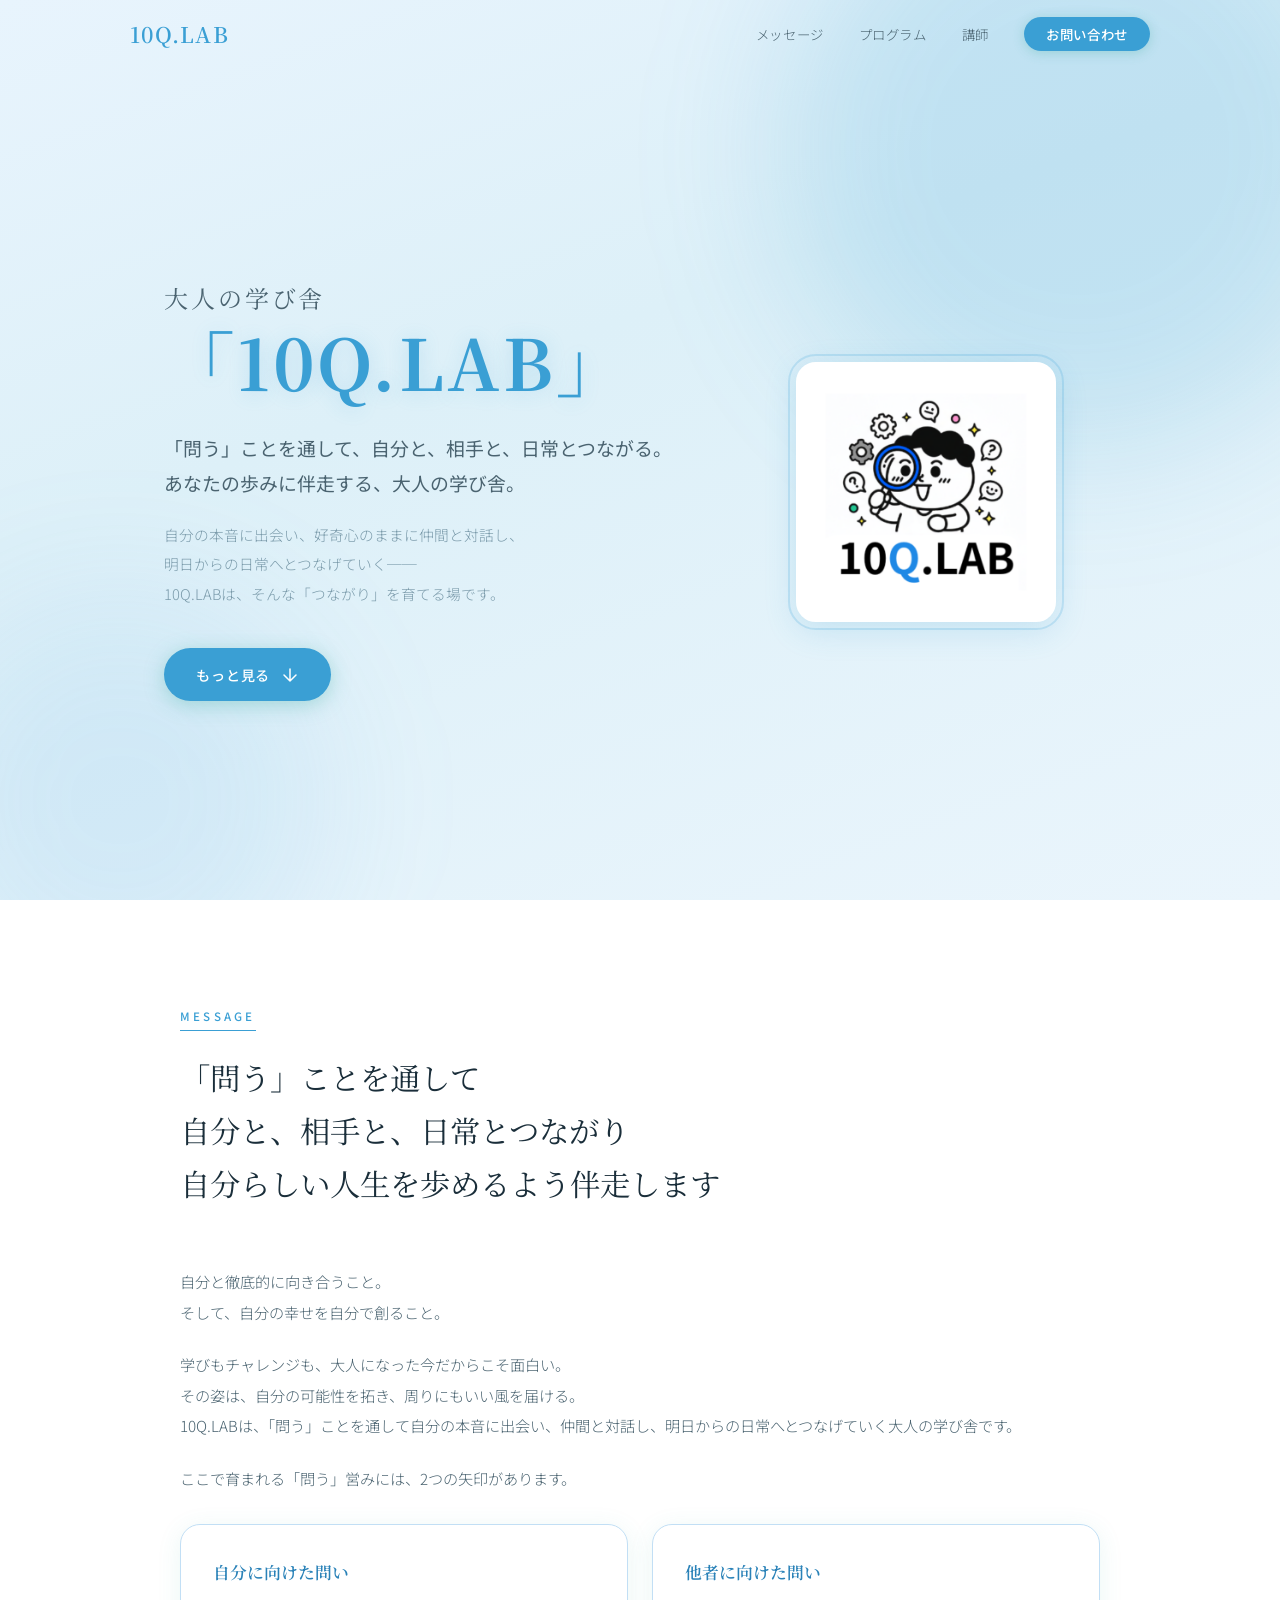
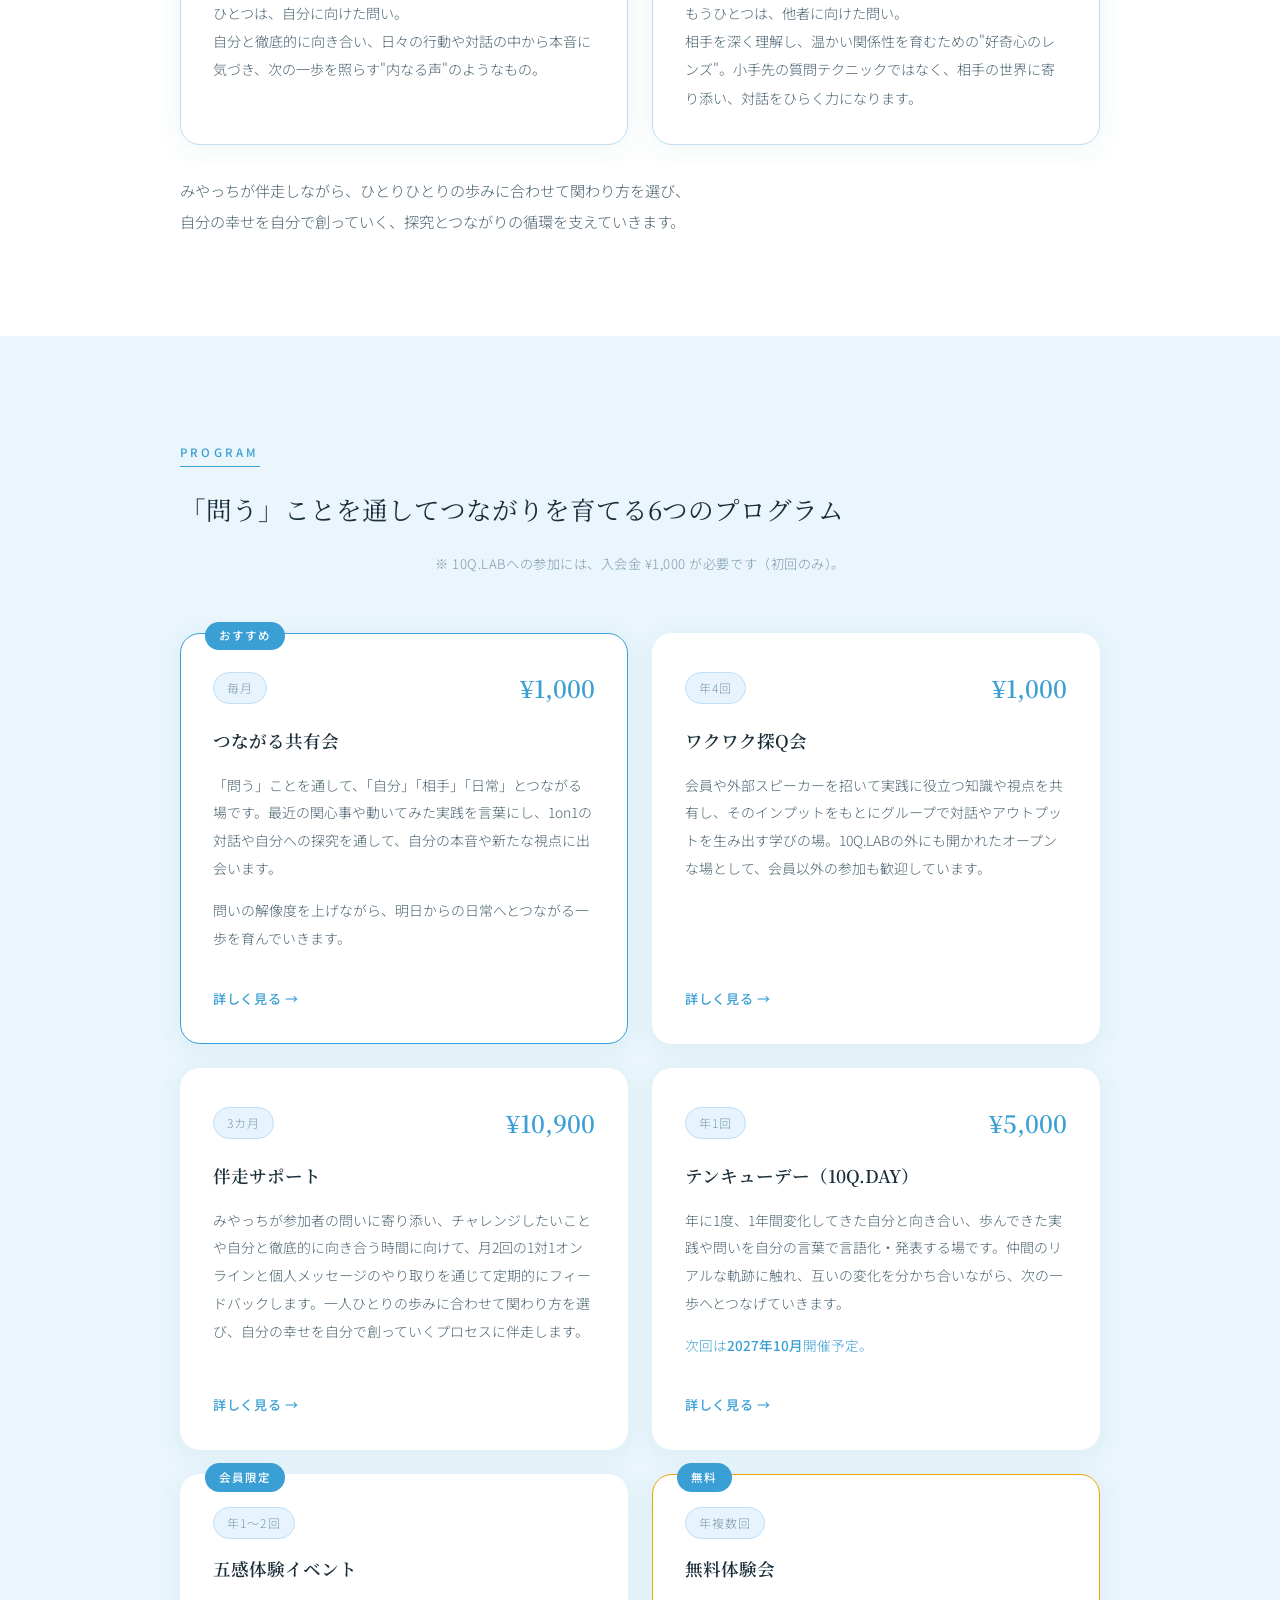
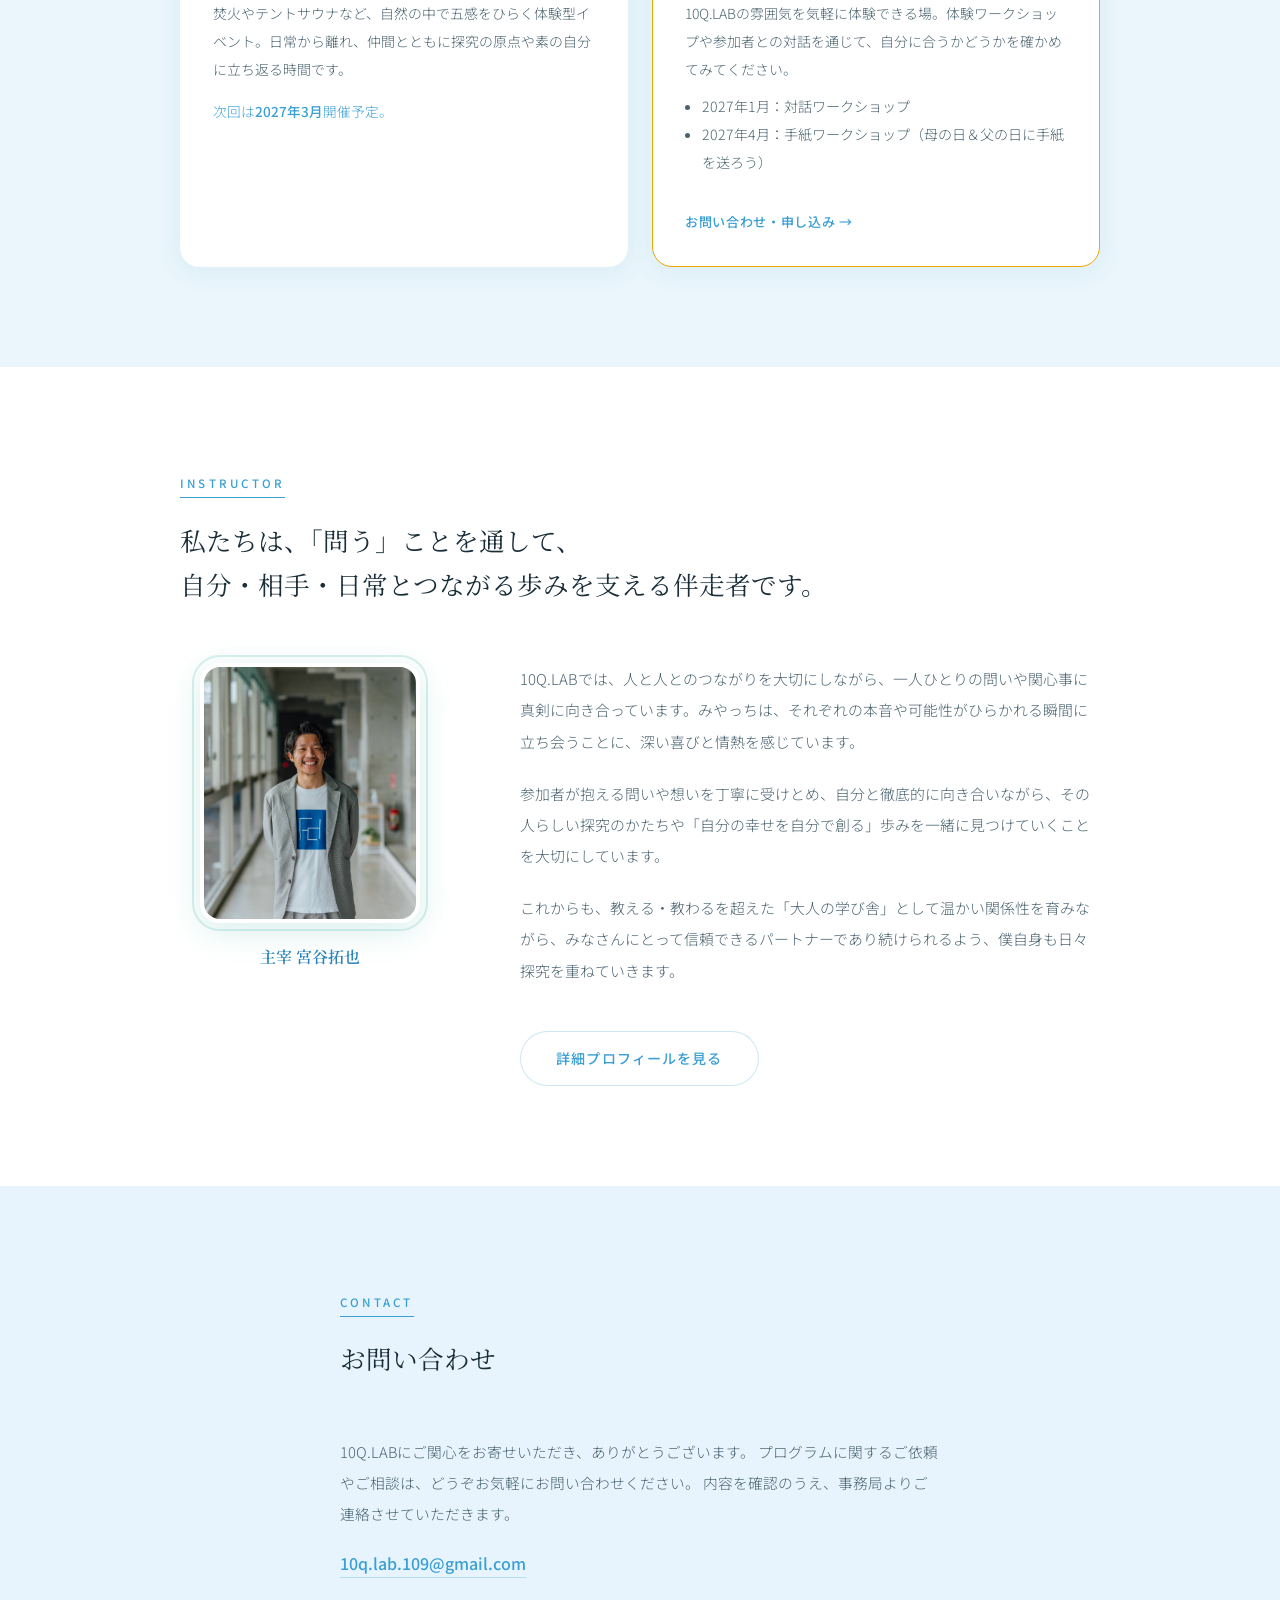
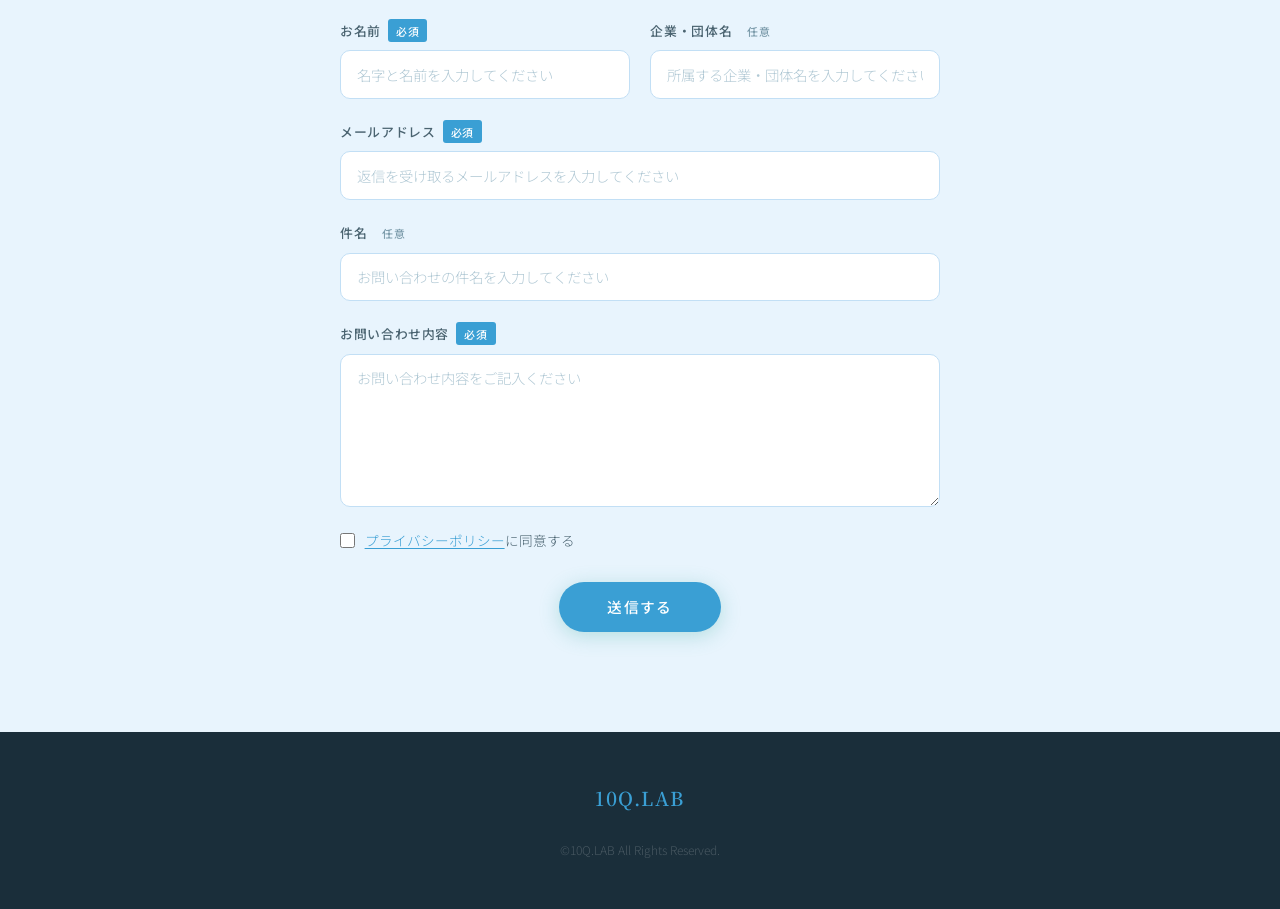
==== commit d8fc6b16: "TOPページの各セクション文言を更新 - プログラムタイトル変更 - 各プログラムカードの説明文更新（つながる共有会・ワクワク探Q会・伴走サポート・テンキューデー・五感体験イベント・無料体験会） - " ====
--- a/index.html
+++ b/index.html
@@ -100,7 +100,7 @@
     <div class="container">
       <div class="sec-header">
         <span class="sec-tag">PROGRAM</span>
-        <h2 class="sec-title-sm">10Q.LABのプログラム</h2>
+        <h2 class="sec-title-sm">「問う」ことを通してつながりを育てる6つのプログラム</h2>
         <p class="prog-note">※ 10Q.LABへの参加には、入会金 ¥1,000 が必要です（初回のみ）。</p>
       </div>
 
@@ -112,8 +112,8 @@
             <span class="prog-price">¥1,000</span>
           </div>
           <h3>つながる共有会</h3>
-          <p>「問い」を通して、相手と、自分と、日常と出会い直す90分。2人1組の対話や全体での語り合いを通して、仲間の実践にふれながら、自分の気持ちや大切にしていることを言葉にしていきます。</p>
-          <p>毎月2つの日程から選べて、参加は都合の合う月だけでOKです。</p>
+          <p>「問う」ことを通して、「自分」「相手」「日常」とつながる場です。最近の関心事や動いてみた実践を言葉にし、1on1の対話や自分への探究を通して、自分の本音や新たな視点に出会います。</p>
+          <p>問いの解像度を上げながら、明日からの日常へとつながる一歩を育んでいきます。</p>
           <span class="prog-more">詳しく見る →</span>
         </a>
 
@@ -123,7 +123,7 @@
             <span class="prog-price">¥1,000</span>
           </div>
           <h3>ワクワク探Q会</h3>
-          <p>会員・外部講師を招いて実践に役立つ知識や視点を共有し、そのインプットをもとにグループでアウトプットを生み出す学びの場。10Q.LABの外にも開かれたオープンな場として、会員以外の参加も歓迎しています。</p>
+          <p>会員や外部スピーカーを招いて実践に役立つ知識や視点を共有し、そのインプットをもとにグループで対話やアウトプットを生み出す学びの場。10Q.LABの外にも開かれたオープンな場として、会員以外の参加も歓迎しています。</p>
           <span class="prog-more">詳しく見る →</span>
         </a>
 
@@ -133,7 +133,7 @@
             <span class="prog-price">¥10,900</span>
           </div>
           <h3>伴走サポート</h3>
-          <p>みやっちが参加者の問いに寄り添い、チャレンジしたいことに向けて月2回の1対1オンラインと個人メッセージのやり取りを通じて定期的にフィードバックします。「教える」「深める」「つなぐ」など、みやっちならではの関わり方が特徴です。</p>
+          <p>みやっちが参加者の問いに寄り添い、チャレンジしたいことや自分と徹底的に向き合う時間に向けて、月2回の1対1オンラインと個人メッセージのやり取りを通じて定期的にフィードバックします。一人ひとりの歩みに合わせて関わり方を選び、自分の幸せを自分で創っていくプロセスに伴走します。</p>
           <span class="prog-more">詳しく見る →</span>
         </a>
 
@@ -142,8 +142,8 @@
             <span class="prog-freq">年1回</span>
             <span class="prog-price">¥5,000</span>
           </div>
-          <h3>テンキューデー</h3>
-          <p>年に1度、参加者が育ててきた問いや実践を発表・共有する学びと祝福の祭典のような場。聞き手も発表者も刺激と喜びを分かち合います。</p>
+          <h3>テンキューデー（10Q.DAY）</h3>
+          <p>年に1度、1年間変化してきた自分と向き合い、歩んできた実践や問いを自分の言葉で言語化・発表する場です。仲間のリアルな軌跡に触れ、互いの変化を分かち合いながら、次の一歩へとつなげていきます。</p>
           <p class="prog-date">次回は<strong>2027年10月</strong>開催予定。</p>
           <span class="prog-more">詳しく見る →</span>
         </a>
@@ -154,7 +154,7 @@
             <span class="prog-freq">年1〜2回</span>
           </div>
           <h3>五感体験イベント</h3>
-          <p>お遍路サイクリングなど、自然の中で体を動かしながら自分と向き合う体験型イベント。日常から離れ、仲間とともに探究の原点に立ち返る時間です。</p>
+          <p>焚火やテントサウナなど、自然の中で五感をひらく体験型イベント。日常から離れ、仲間とともに探究の原点や素の自分に立ち返る時間です。</p>
           <p class="prog-date">次回は<strong>2027年3月</strong>開催予定。</p>
         </div>
 
@@ -164,8 +164,11 @@
             <span class="prog-freq">年複数回</span>
           </div>
           <h3>無料体験会</h3>
-          <p>10Q.LABの雰囲気を気軽に体験できる場。プログラムの説明や参加者との対話を通じて、自分に合うかどうかを確かめてみてください。</p>
-          <p class="prog-date">次回は<strong>2027年1月・4月</strong>開催予定。</p>
+          <p>10Q.LABの雰囲気を気軽に体験できる場。体験ワークショップや参加者との対話を通じて、自分に合うかどうかを確かめてみてください。</p>
+          <ul style="font-size:.88rem;color:var(--mid);line-height:2;padding-left:1.2em;margin-top:-.4rem;">
+            <li>2027年1月：対話ワークショップ</li>
+            <li>2027年4月：手紙ワークショップ（母の日＆父の日に手紙を送ろう）</li>
+          </ul>
           <span class="prog-more">お問い合わせ・申し込み →</span>
         </a>
       </div>
@@ -179,8 +182,8 @@
       <div class="sec-header">
         <span class="sec-tag">INSTRUCTOR</span>
         <h2 class="sec-title-sm">
-          私たちは、問いに寄り添い、<br />
-          その人らしい変化と成長の歩みを支える伴走者です。
+          私たちは、「問う」ことを通して、<br />
+          自分・相手・日常とつながる歩みを支える伴走者です。
         </h2>
       </div>
 
@@ -192,9 +195,9 @@
           <div class="inst-name">主宰 宮谷拓也</div>
         </div>
         <div class="inst-text reveal">
-          <p>10Q.LABでは、人と人とのつながりを大切にしながら、一人ひとりの問いに真剣に向き合っています。 みやっちは、それぞれの個性や可能性が拓かれる瞬間に立ち会うことに、深い喜びと情熱を感じています。</p>
-          <p>私たちは、参加者が抱える問いや課題を丁寧に受けとめ、 その人らしい探究のかたちを一緒に見つけていくことを大切にしています。 問いを育て、行動につなげるプロセスを支えながら、目指す未来に向けて伴走します。</p>
-          <p>これからも、問いを軸にした関係性を育みながら、 参加者にとって信頼できるパートナーであり続けるよう、日々探究を重ねていきます。</p>
+          <p>10Q.LABでは、人と人とのつながりを大切にしながら、一人ひとりの問いや関心事に真剣に向き合っています。みやっちは、それぞれの本音や可能性がひらかれる瞬間に立ち会うことに、深い喜びと情熱を感じています。</p>
+          <p>参加者が抱える問いや想いを丁寧に受けとめ、自分と徹底的に向き合いながら、その人らしい探究のかたちや「自分の幸せを自分で創る」歩みを一緒に見つけていくことを大切にしています。</p>
+          <p>これからも、教える・教わるを超えた「大人の学び舎」として温かい関係性を育みながら、みなさんにとって信頼できるパートナーであり続けられるよう、僕自身も日々探究を重ねていきます。</p>
           <a href="instructor.html" class="inst-detail-btn">詳細プロフィールを見る</a>
         </div>
       </div>
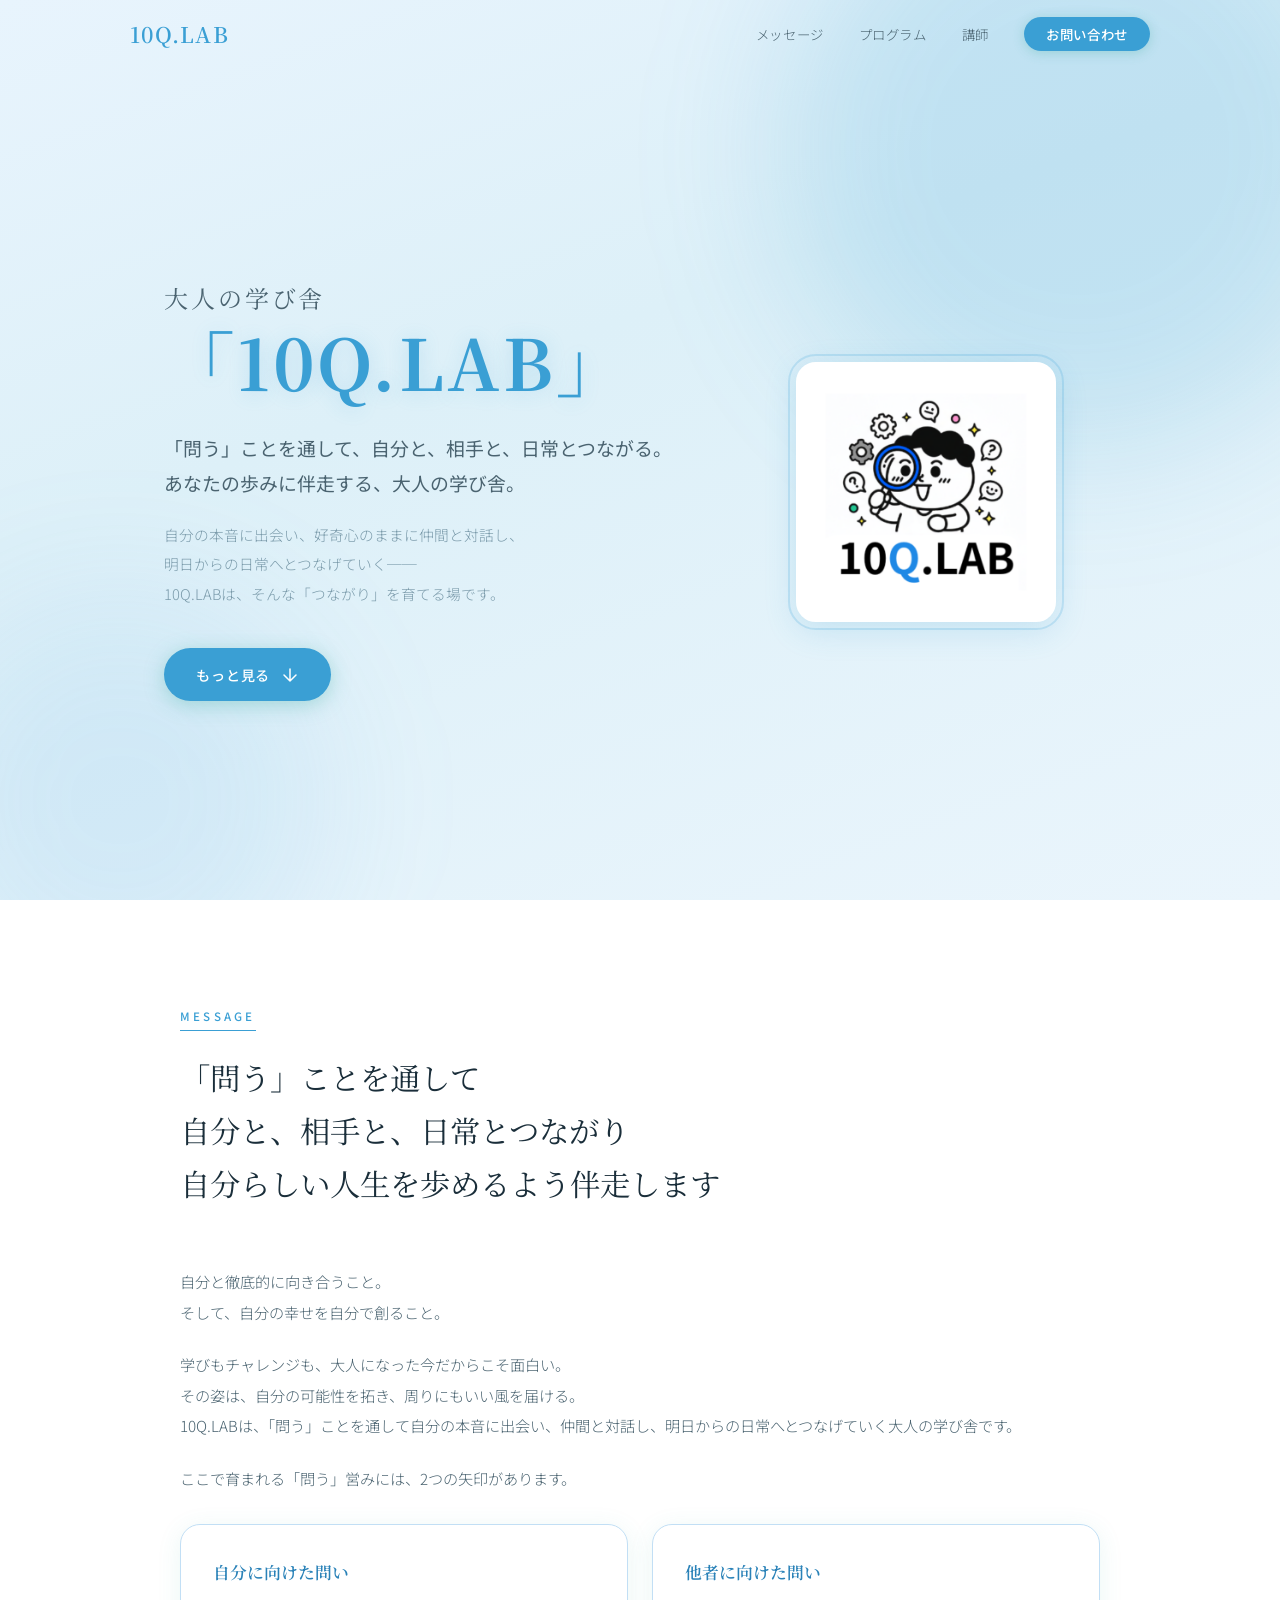
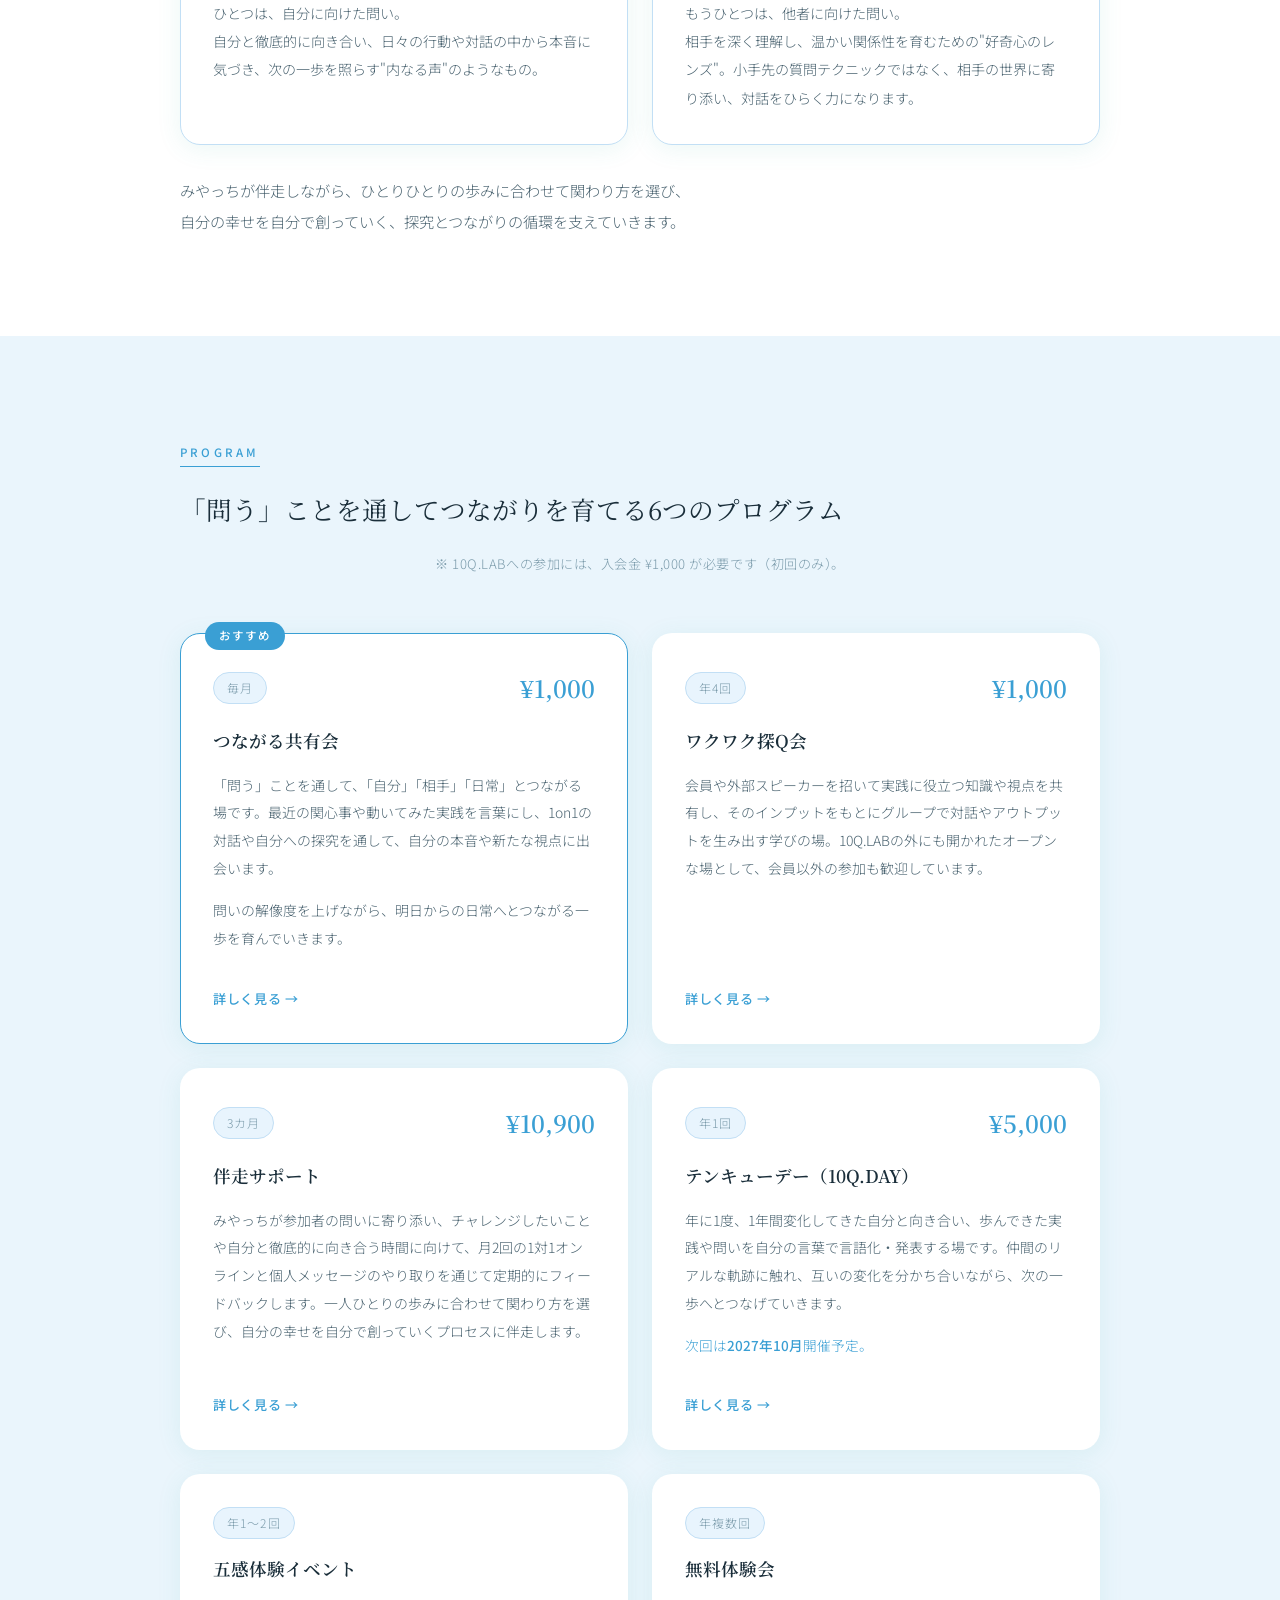
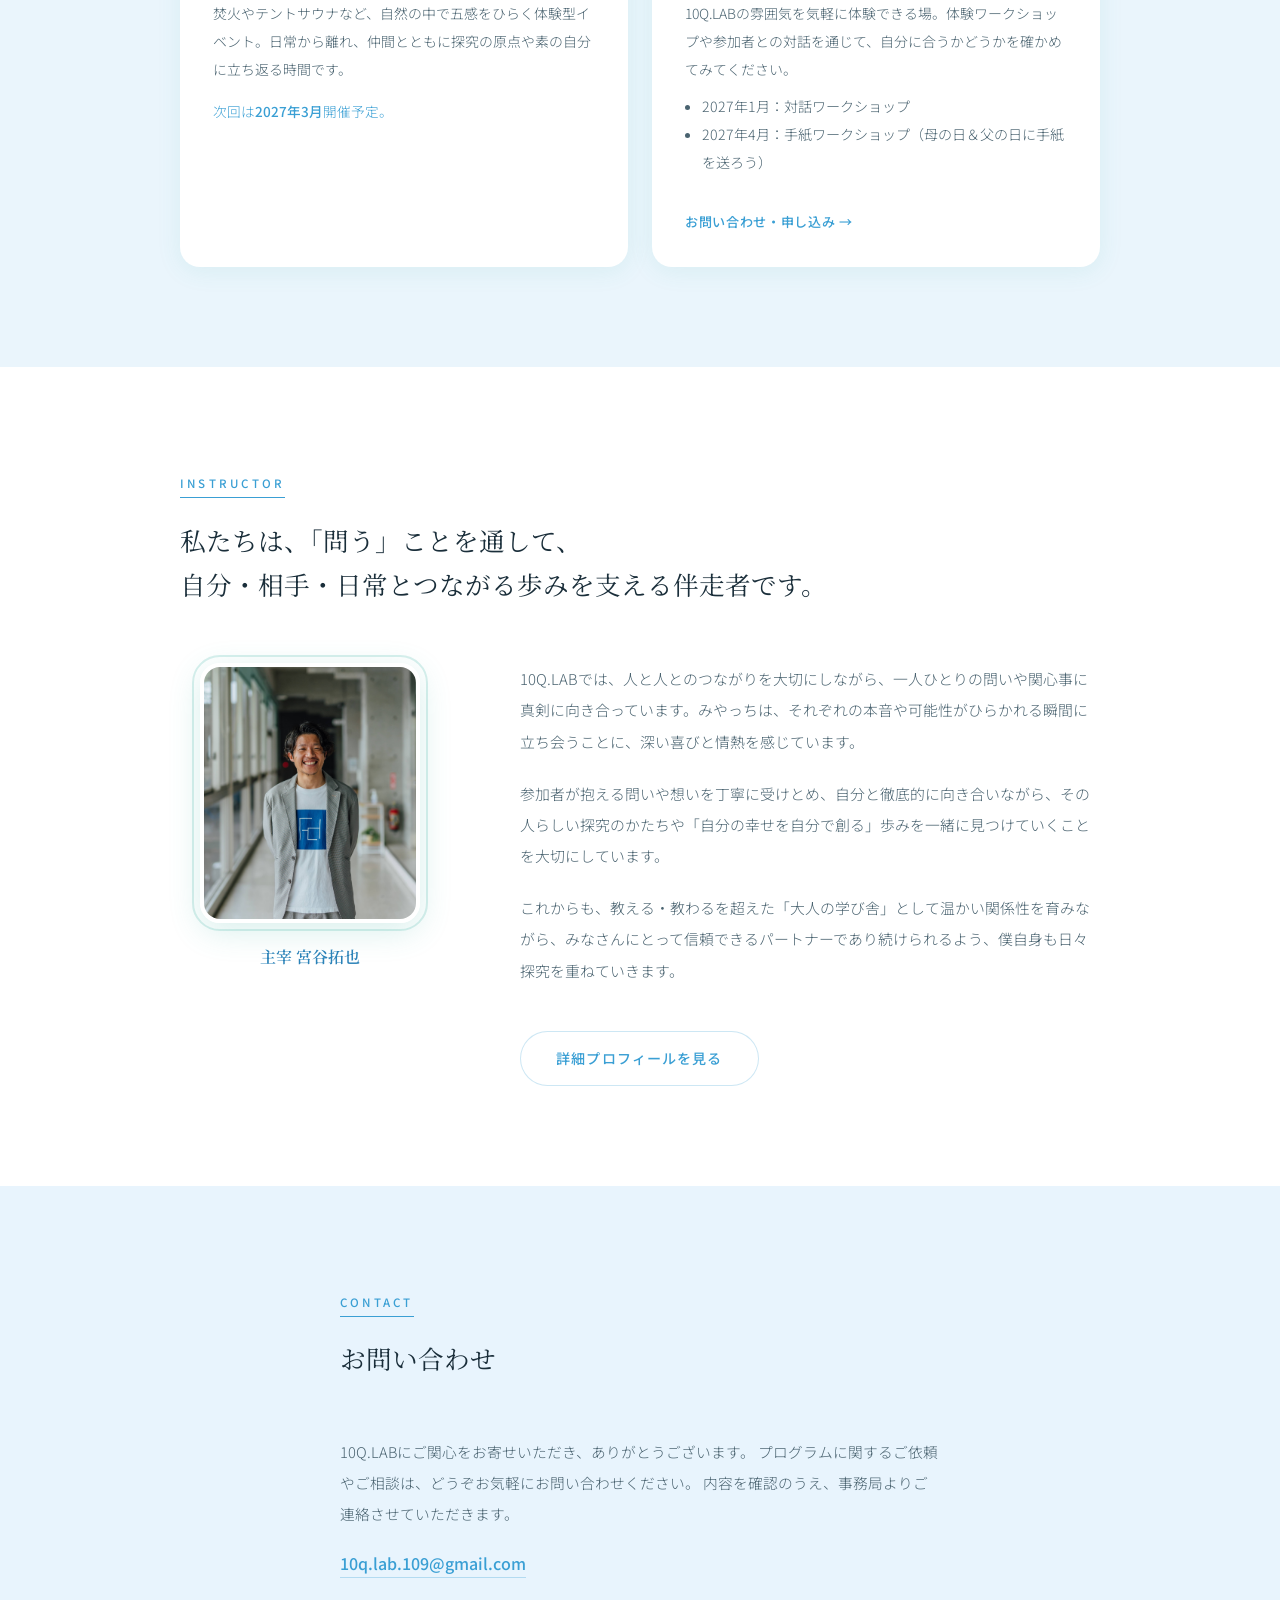
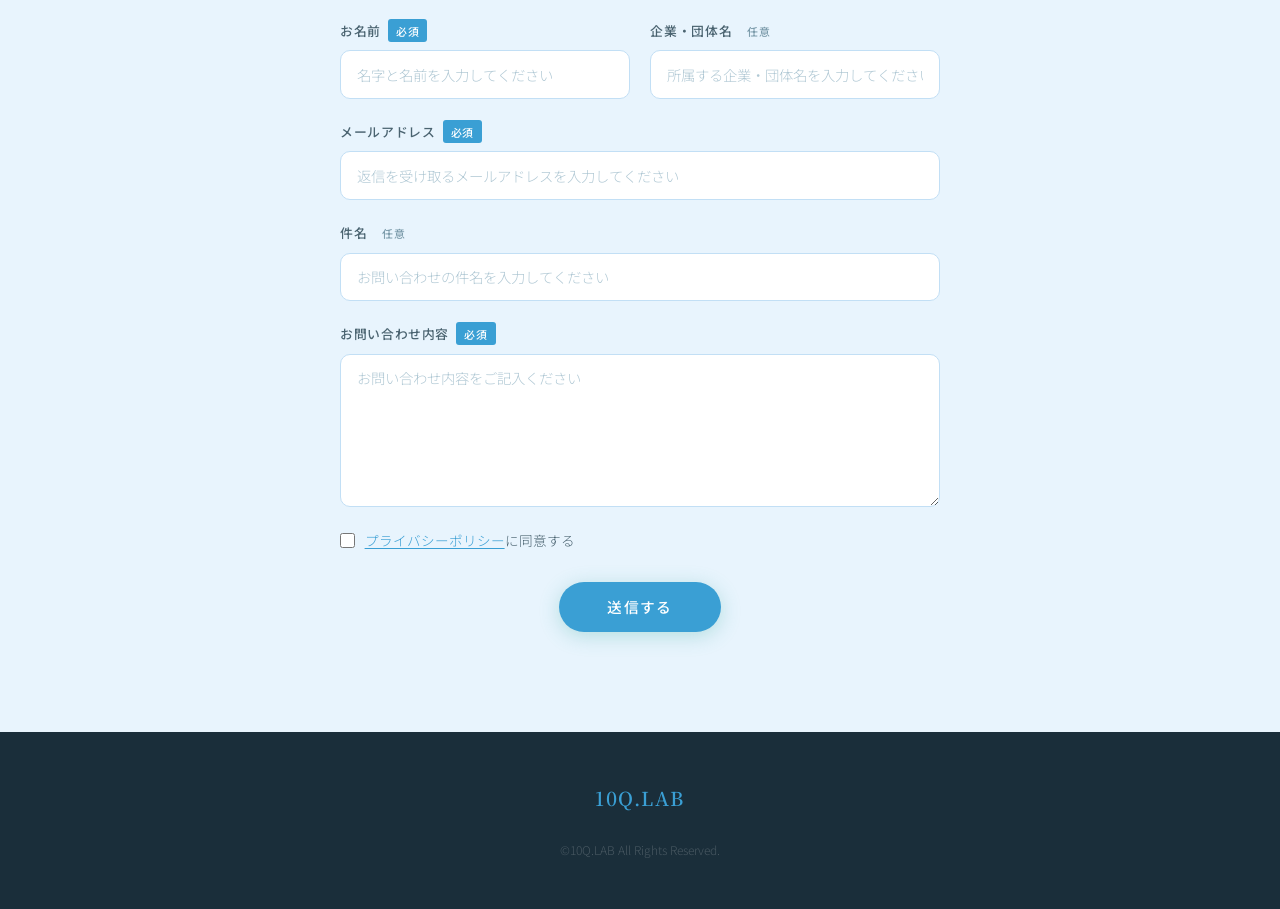
==== commit 635c8eb3: "各ページの文言を更新 - TOPページ: プログラムバッジ削除・無料体験会の枠色を統一 - 講師ページ: キャッチコピー・プロフィール・10Q.LABへの想いを更新 - つながる共有会: このプログラ" ====
--- a/index.html
+++ b/index.html
@@ -149,7 +149,6 @@
         </a>
 
         <div class="prog-card reveal prog-member">
-          <div class="prog-badge">会員限定</div>
           <div class="prog-top">
             <span class="prog-freq">年1〜2回</span>
           </div>
@@ -158,8 +157,7 @@
           <p class="prog-date">次回は<strong>2027年3月</strong>開催予定。</p>
         </div>
 
-        <a href="index.html#contact" class="prog-card reveal prog-trial">
-          <div class="prog-badge prog-badge-free">無料</div>
+        <a href="index.html#contact" class="prog-card reveal">
           <div class="prog-top">
             <span class="prog-freq">年複数回</span>
           </div>
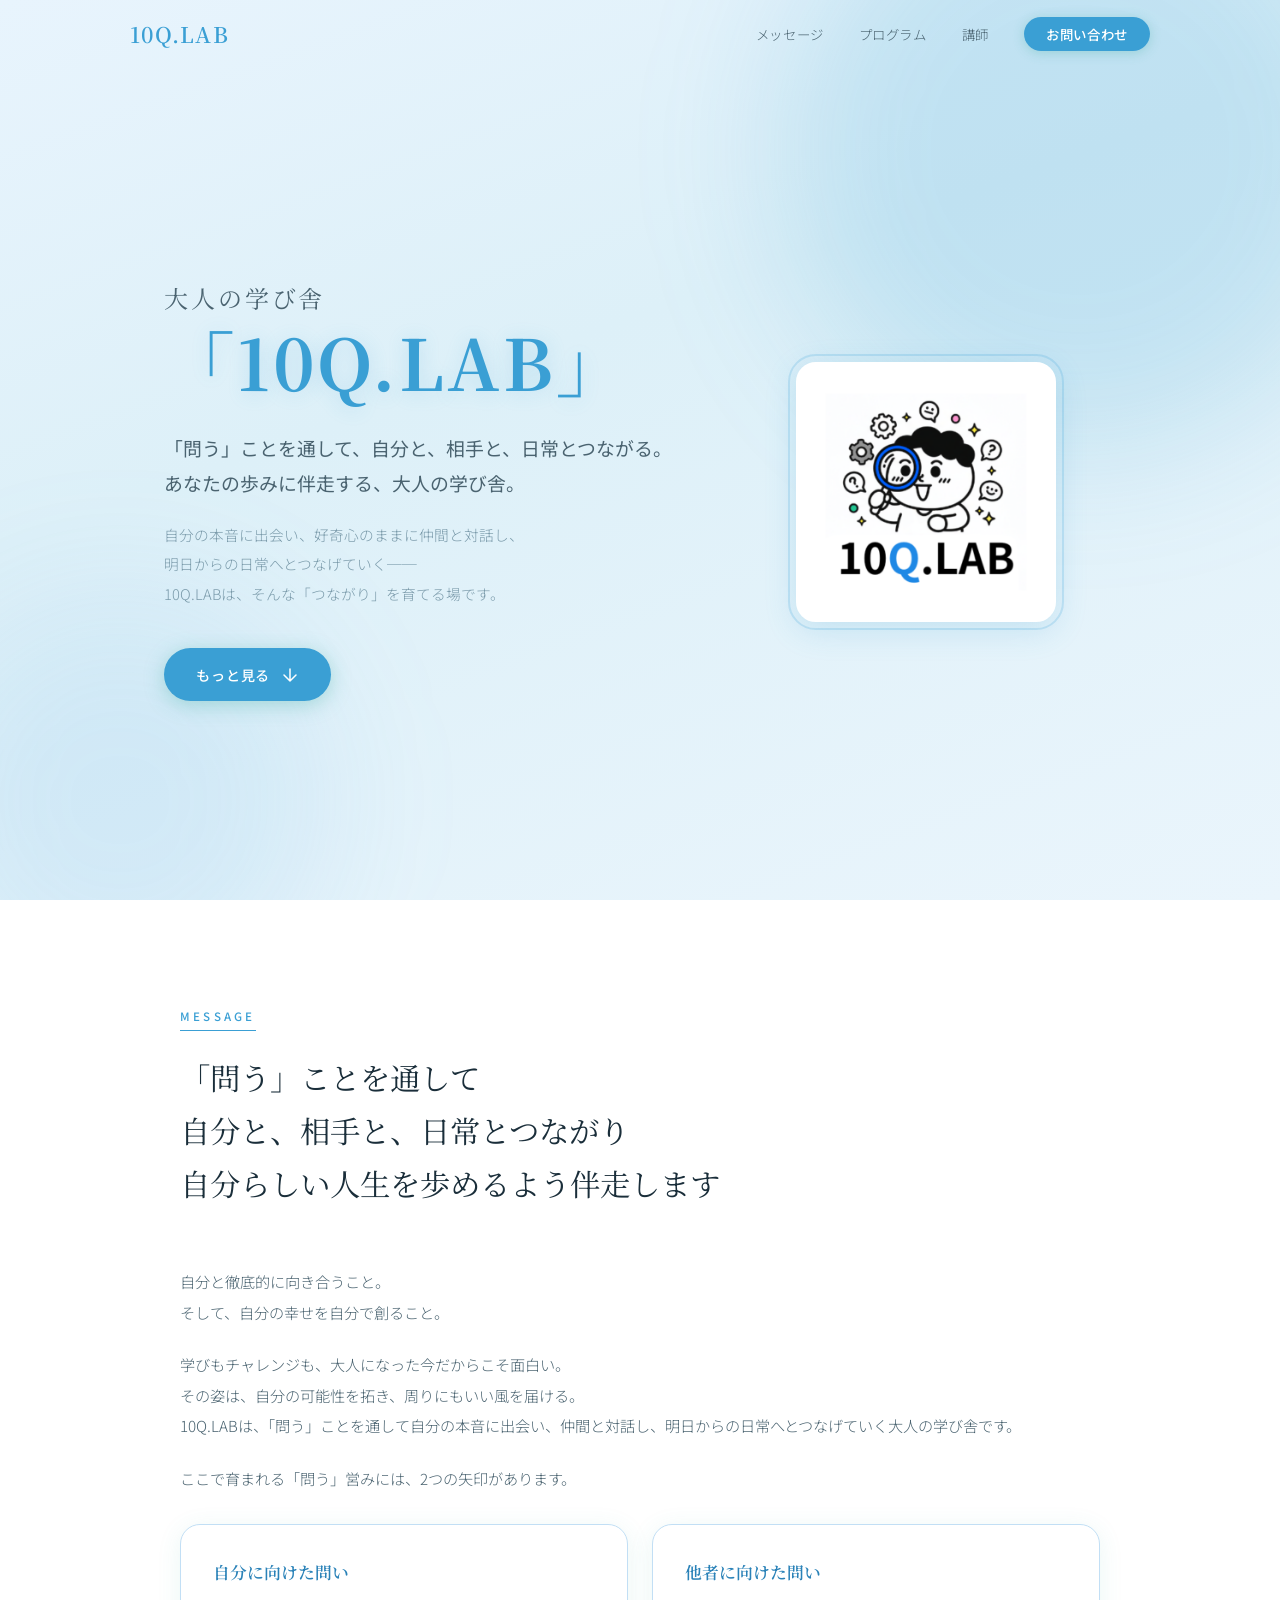
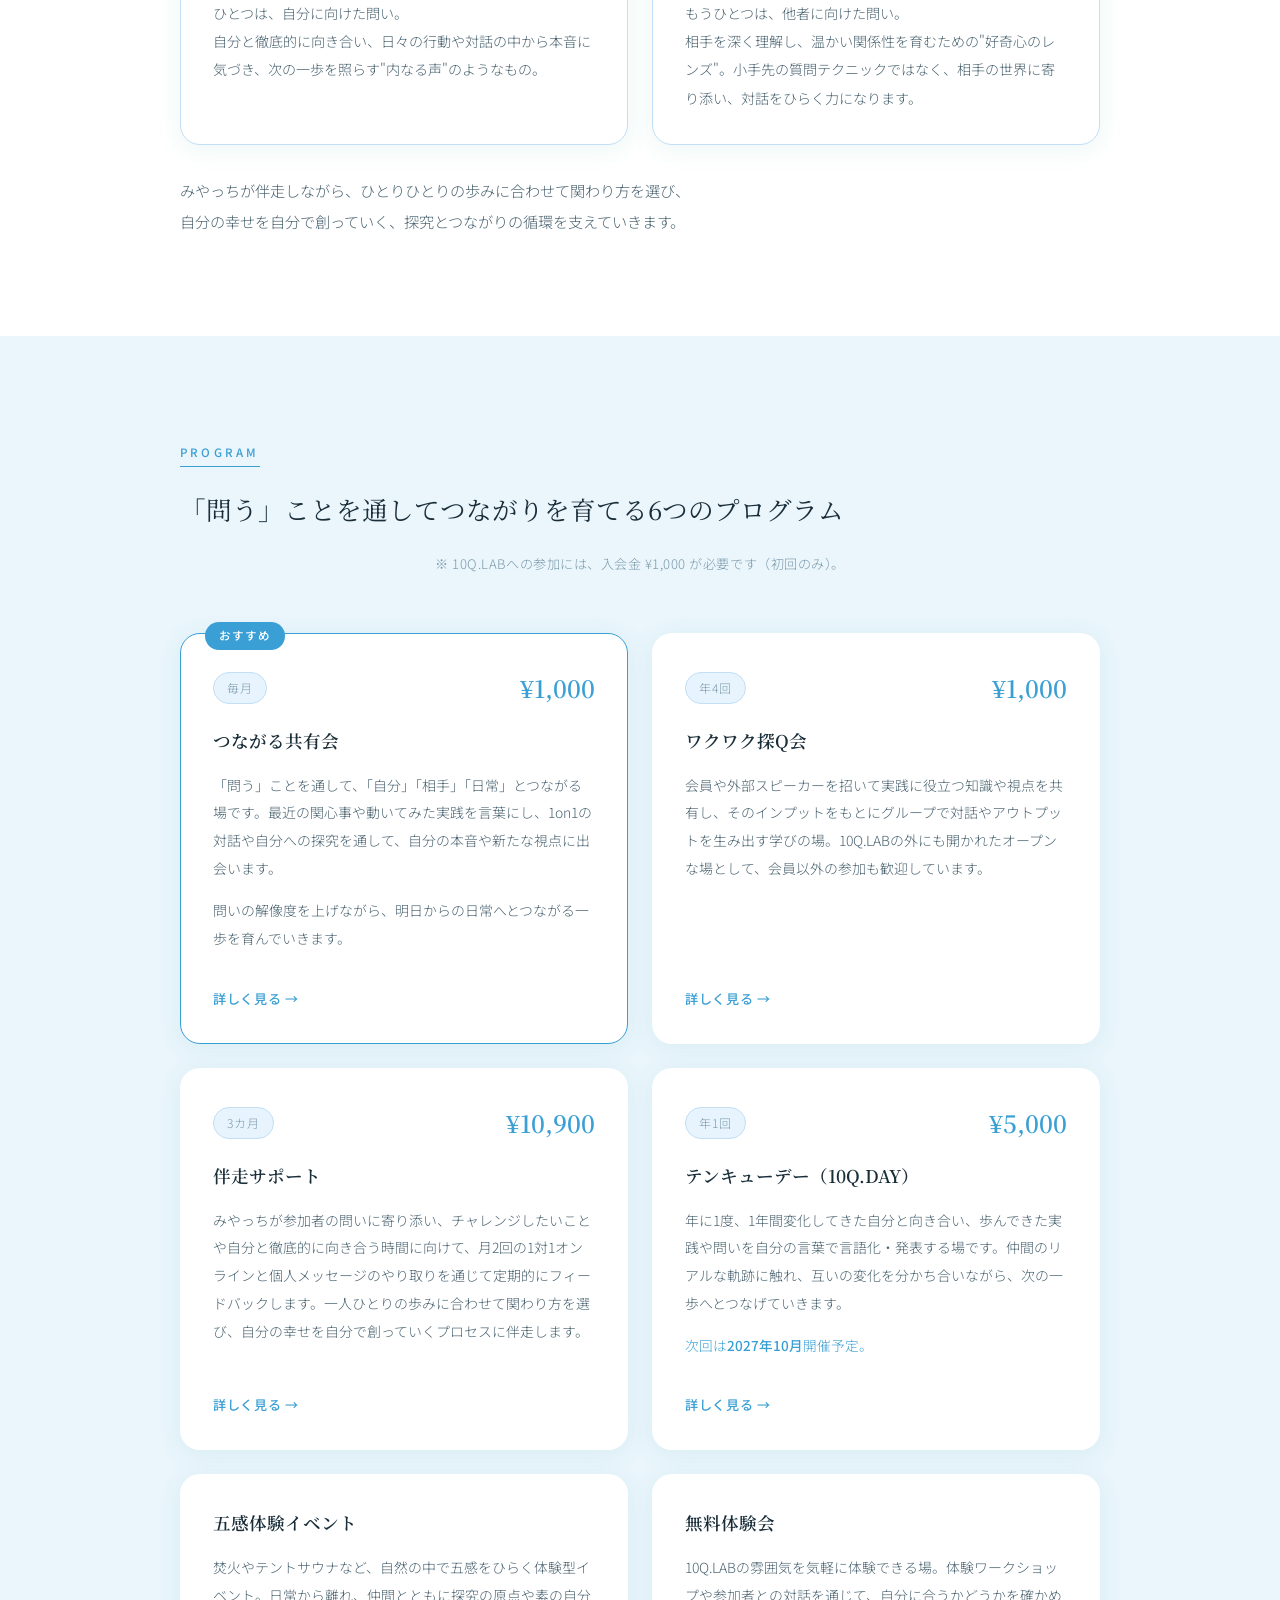
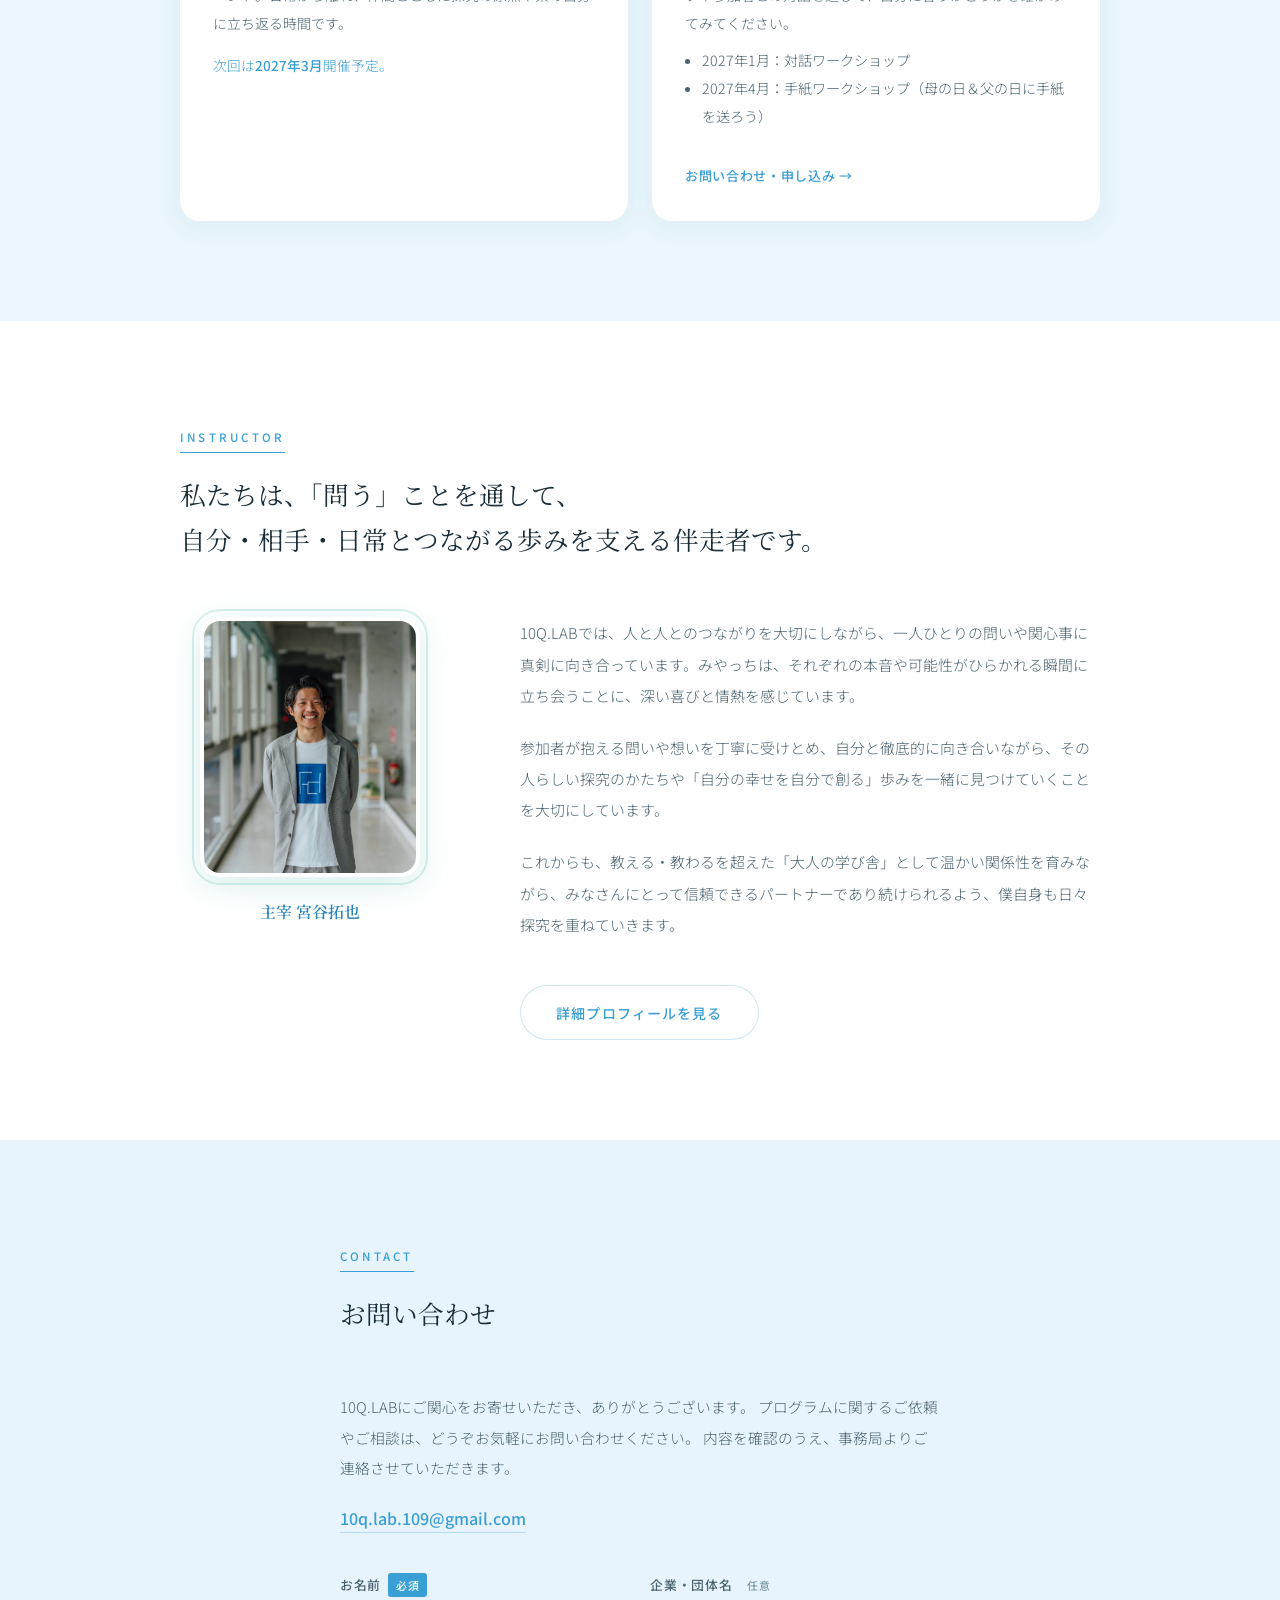
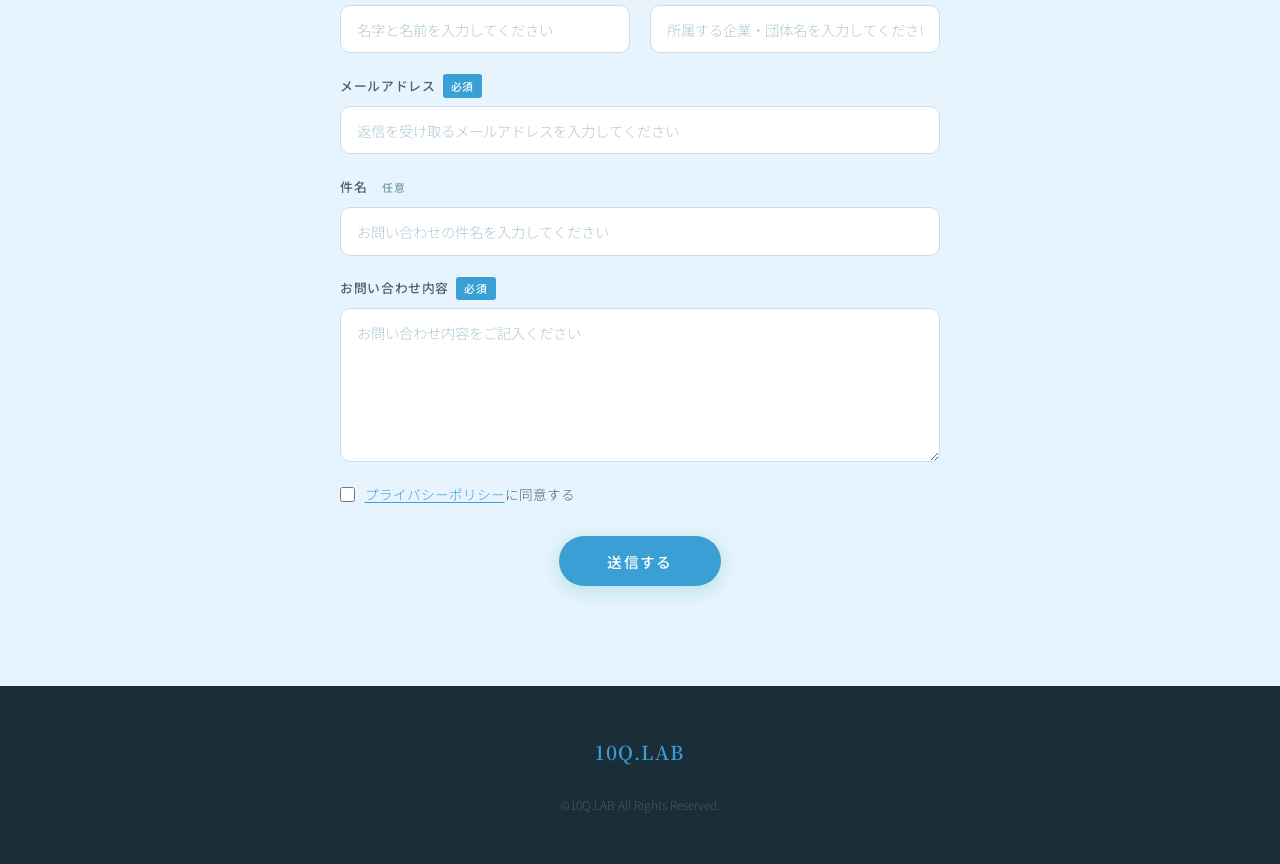
==== commit 95bef959: "各種修正：頻度タグ・おすすめバッジ・価格表示・h1変更 Co-Authored-By: Claude Sonnet 4.6 <noreply@anthropic.com>" ====
--- a/index.html
+++ b/index.html
@@ -149,18 +149,12 @@
         </a>
 
         <div class="prog-card reveal prog-member">
-          <div class="prog-top">
-            <span class="prog-freq">年1〜2回</span>
-          </div>
           <h3>五感体験イベント</h3>
           <p>焚火やテントサウナなど、自然の中で五感をひらく体験型イベント。日常から離れ、仲間とともに探究の原点や素の自分に立ち返る時間です。</p>
           <p class="prog-date">次回は<strong>2027年3月</strong>開催予定。</p>
         </div>
 
         <a href="index.html#contact" class="prog-card reveal">
-          <div class="prog-top">
-            <span class="prog-freq">年複数回</span>
-          </div>
           <h3>無料体験会</h3>
           <p>10Q.LABの雰囲気を気軽に体験できる場。体験ワークショップや参加者との対話を通じて、自分に合うかどうかを確かめてみてください。</p>
           <ul style="font-size:.88rem;color:var(--mid);line-height:2;padding-left:1.2em;margin-top:-.4rem;">
